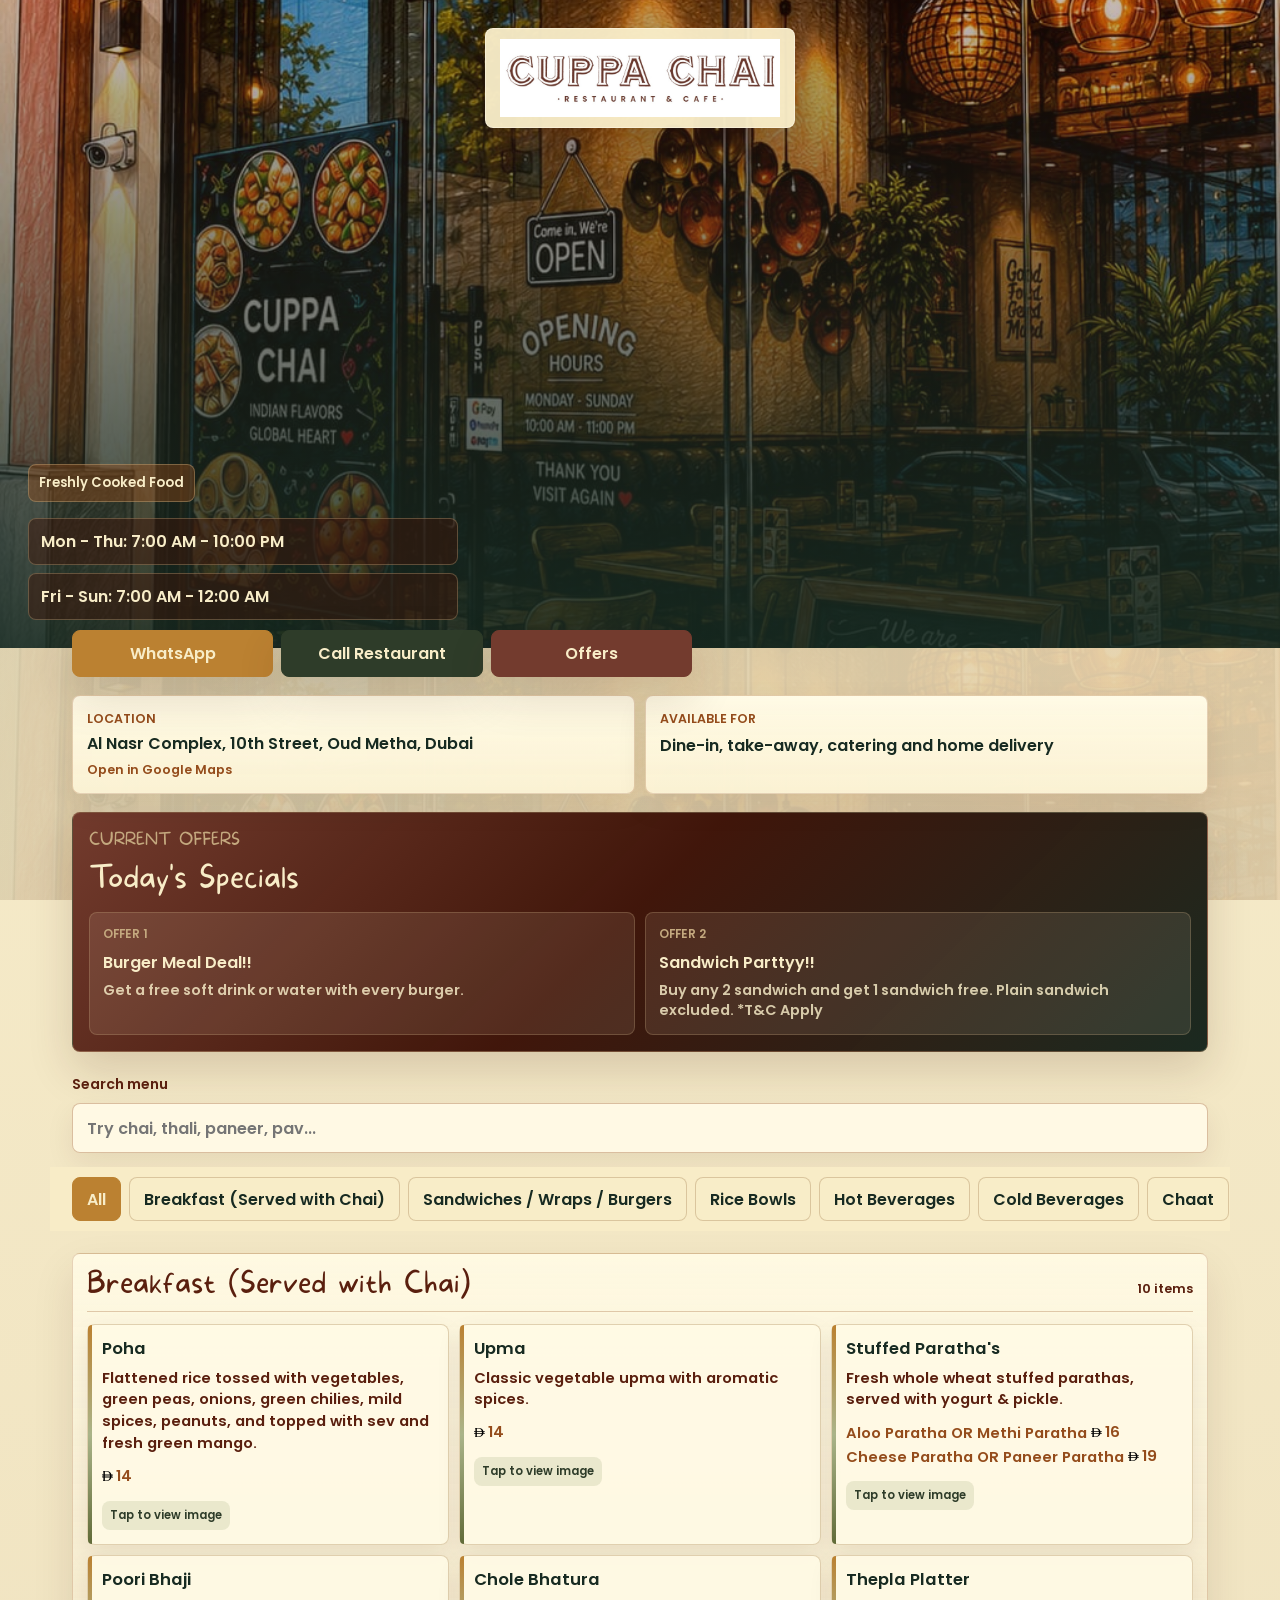
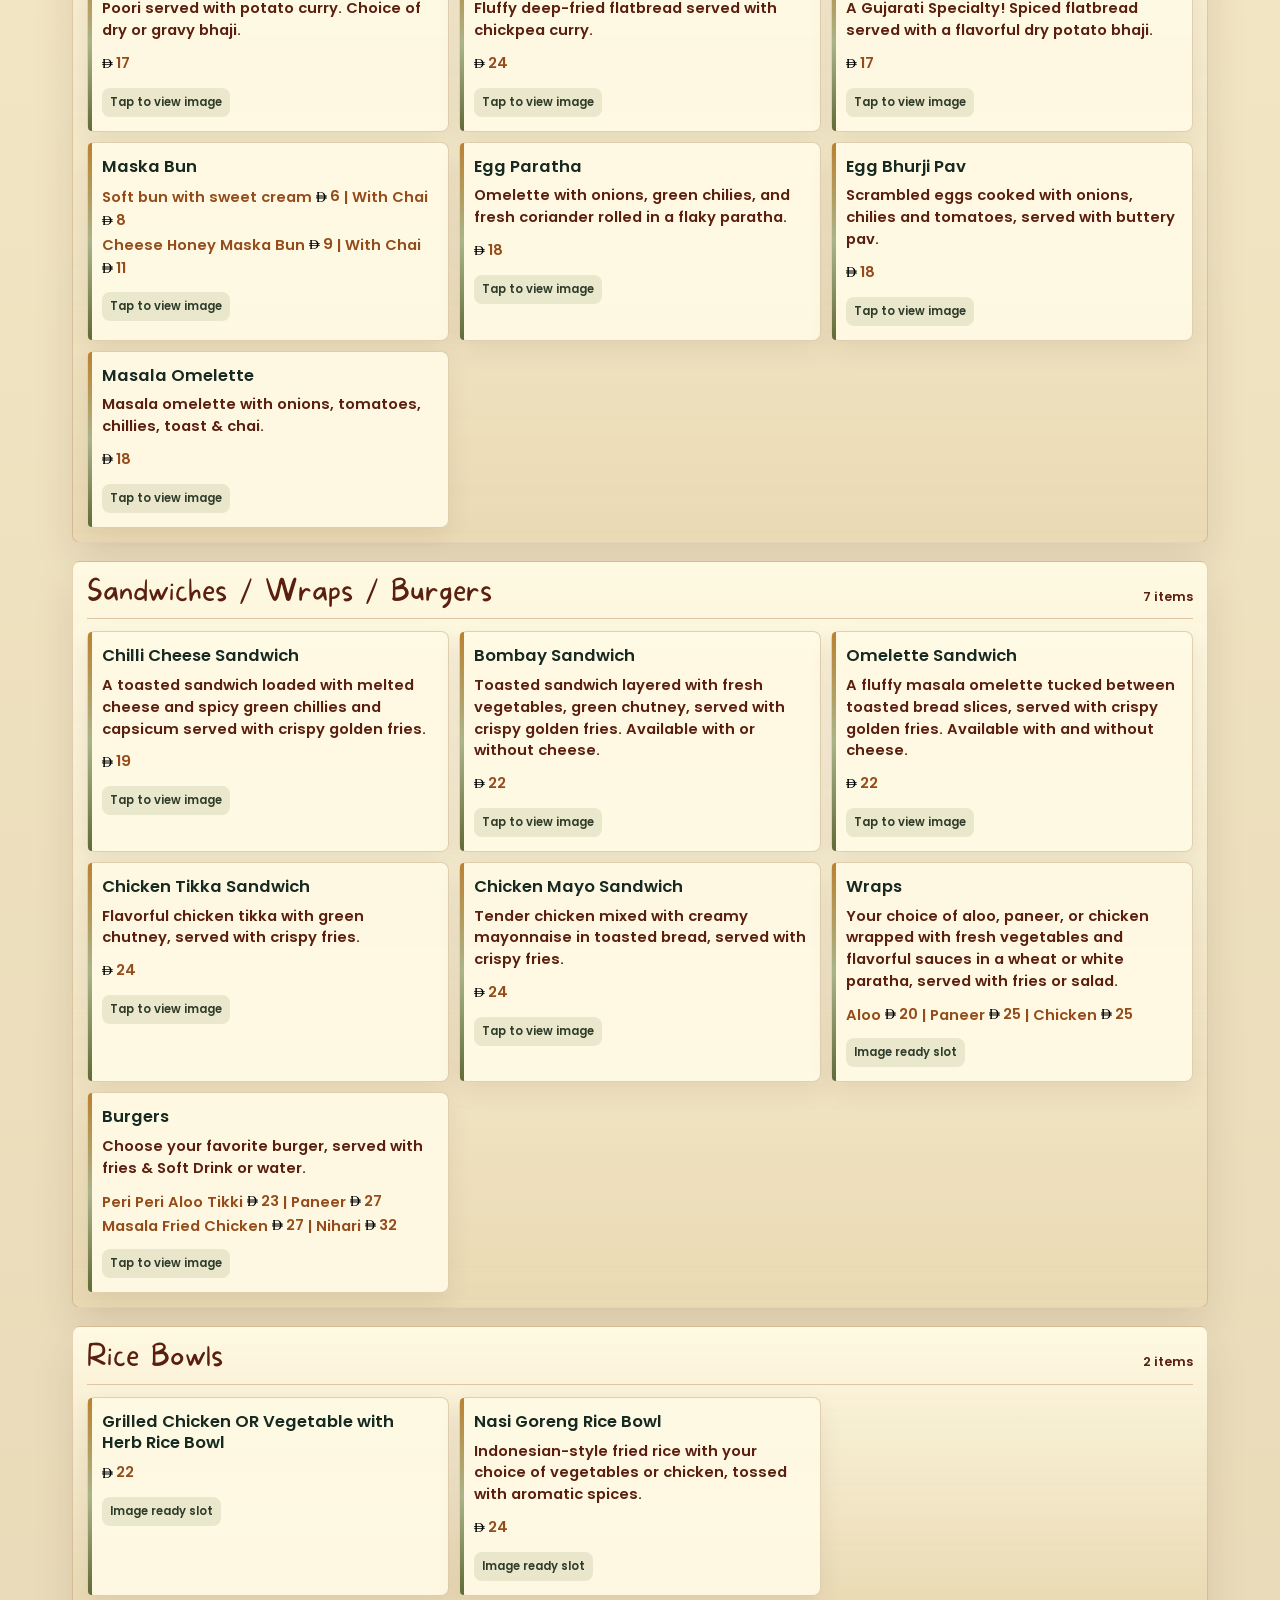
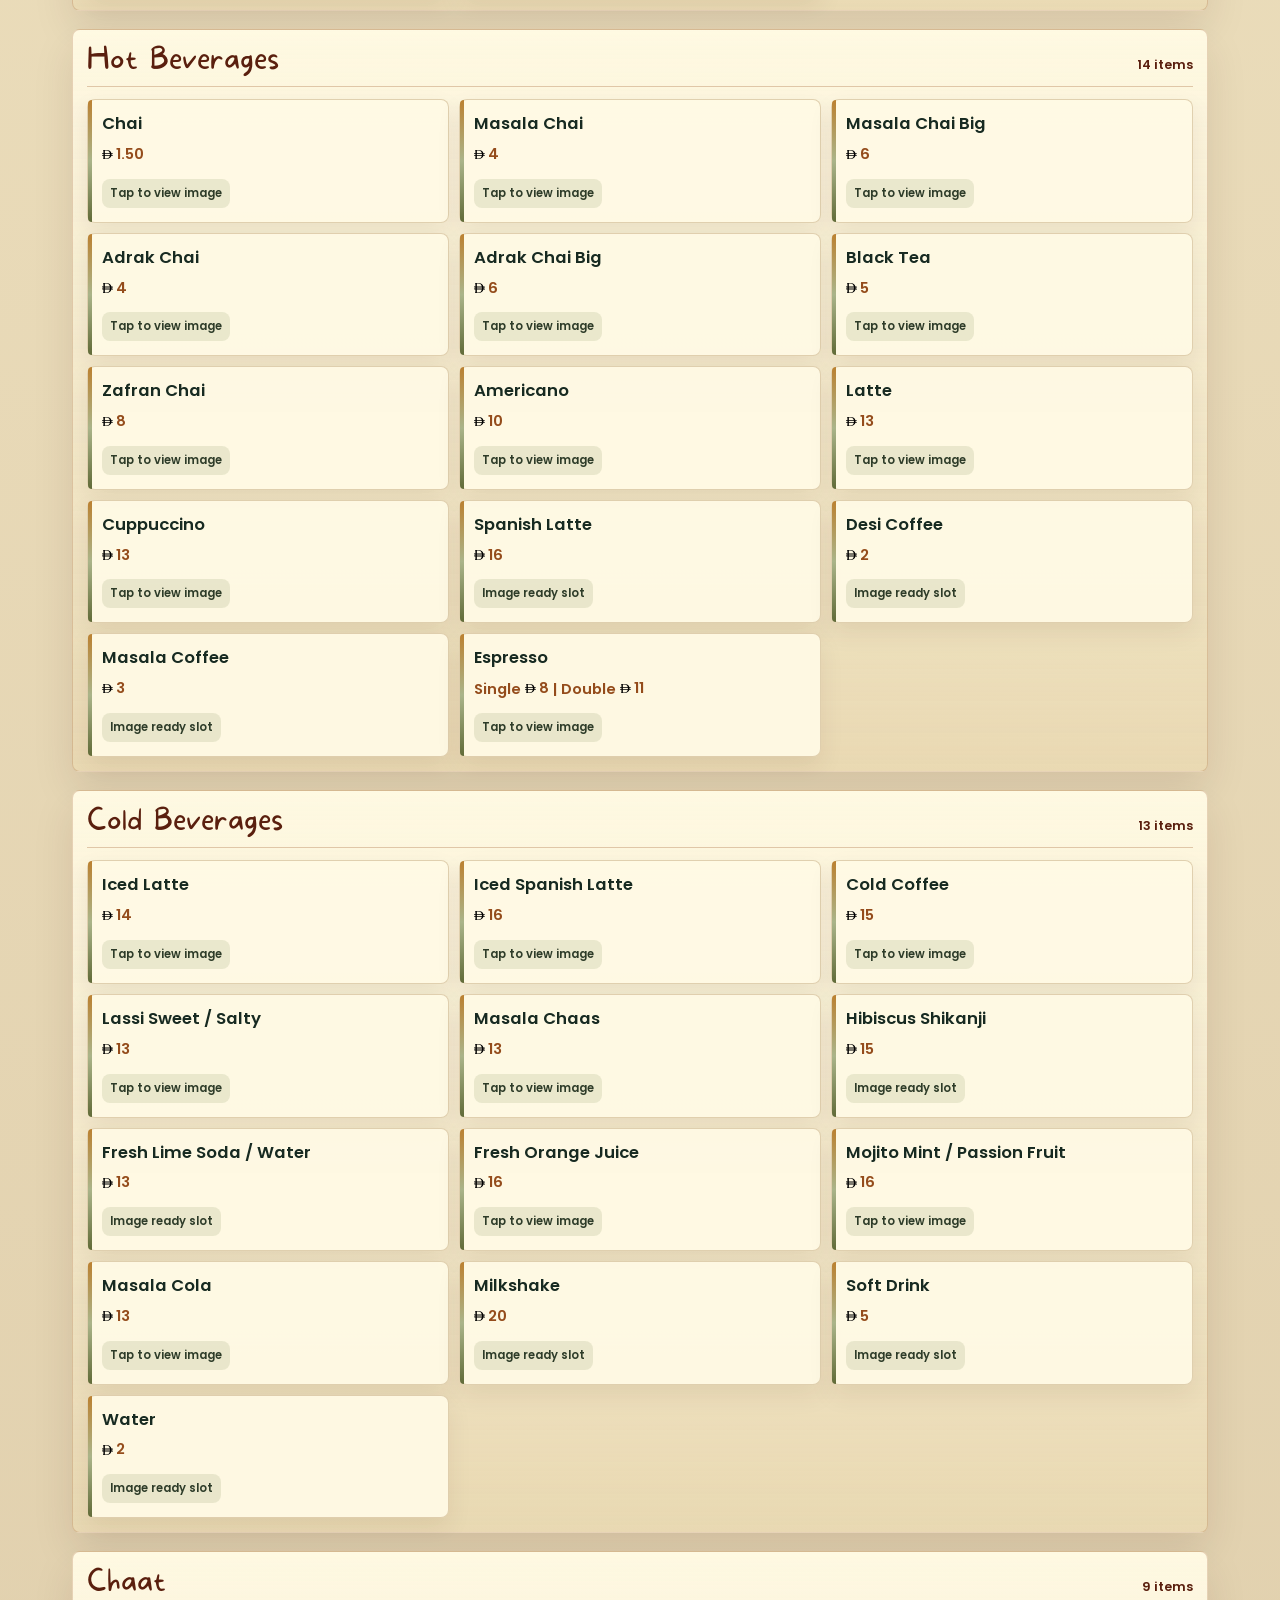
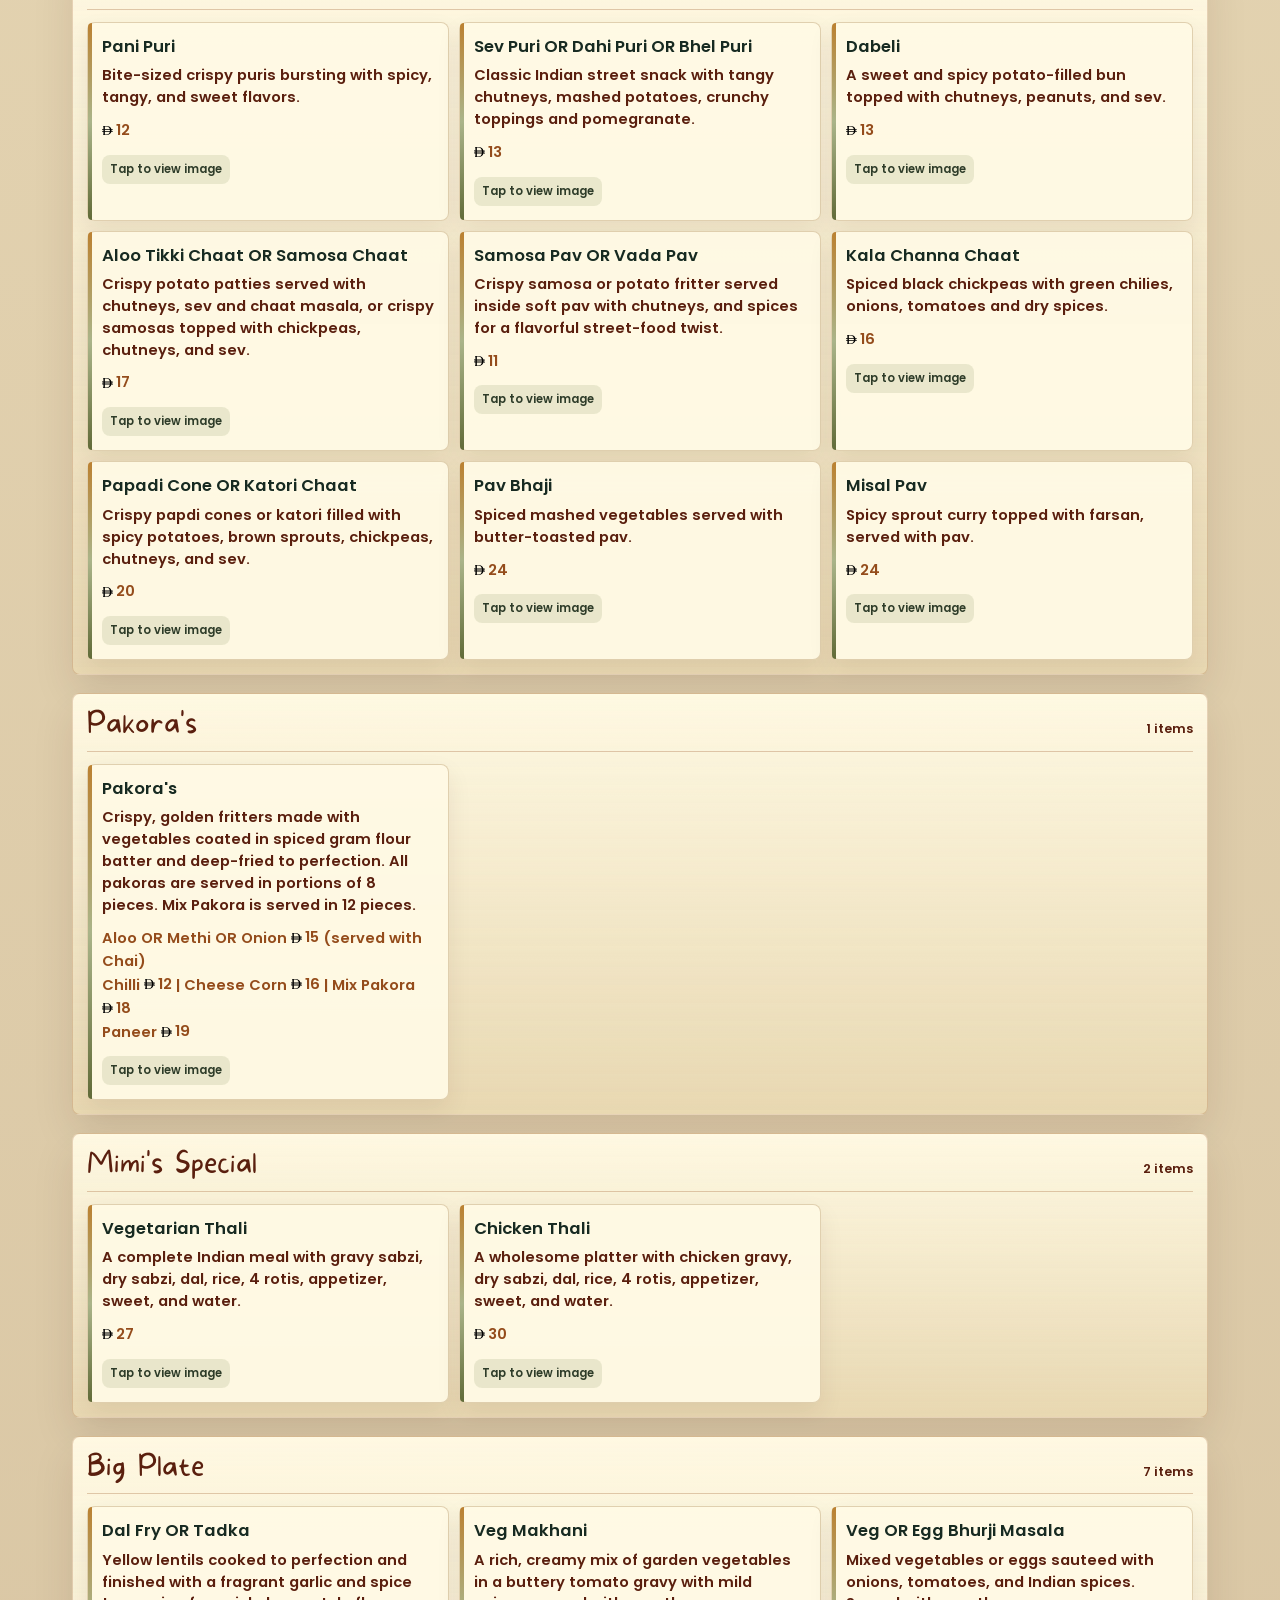
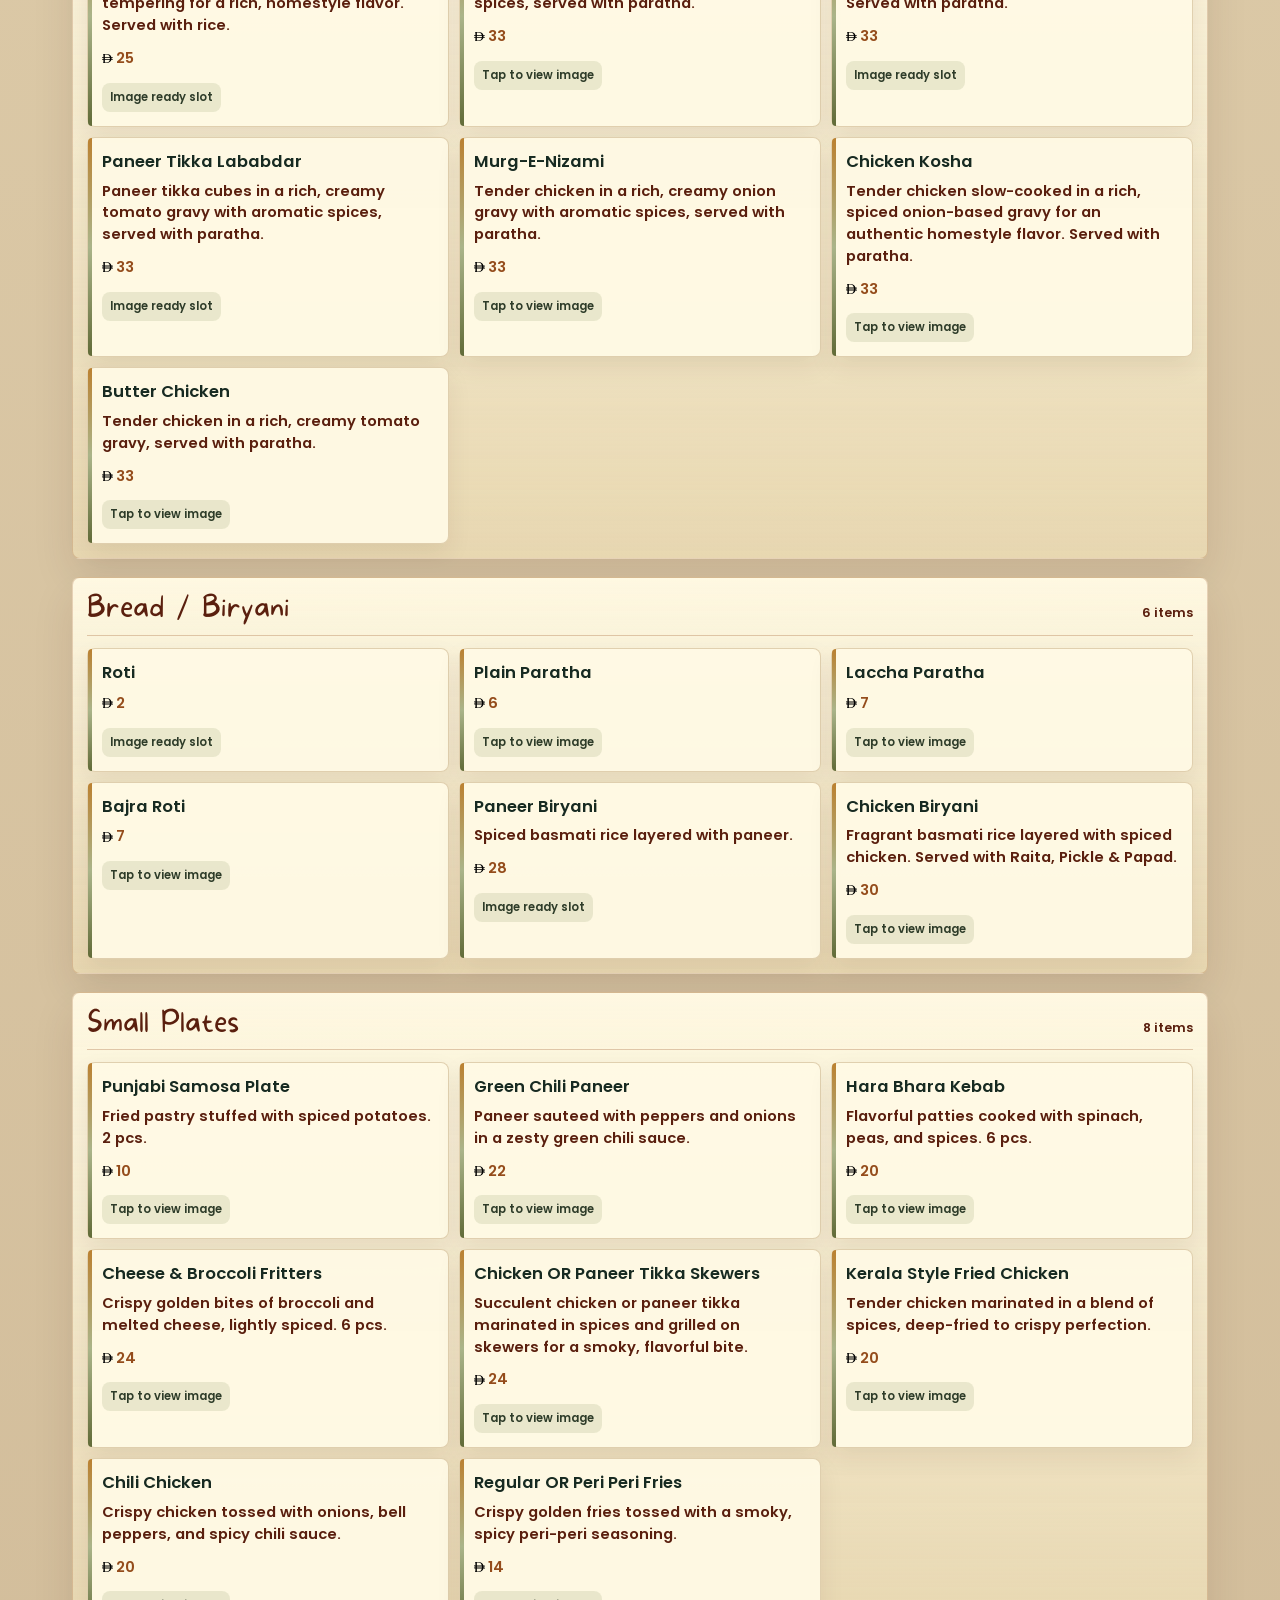
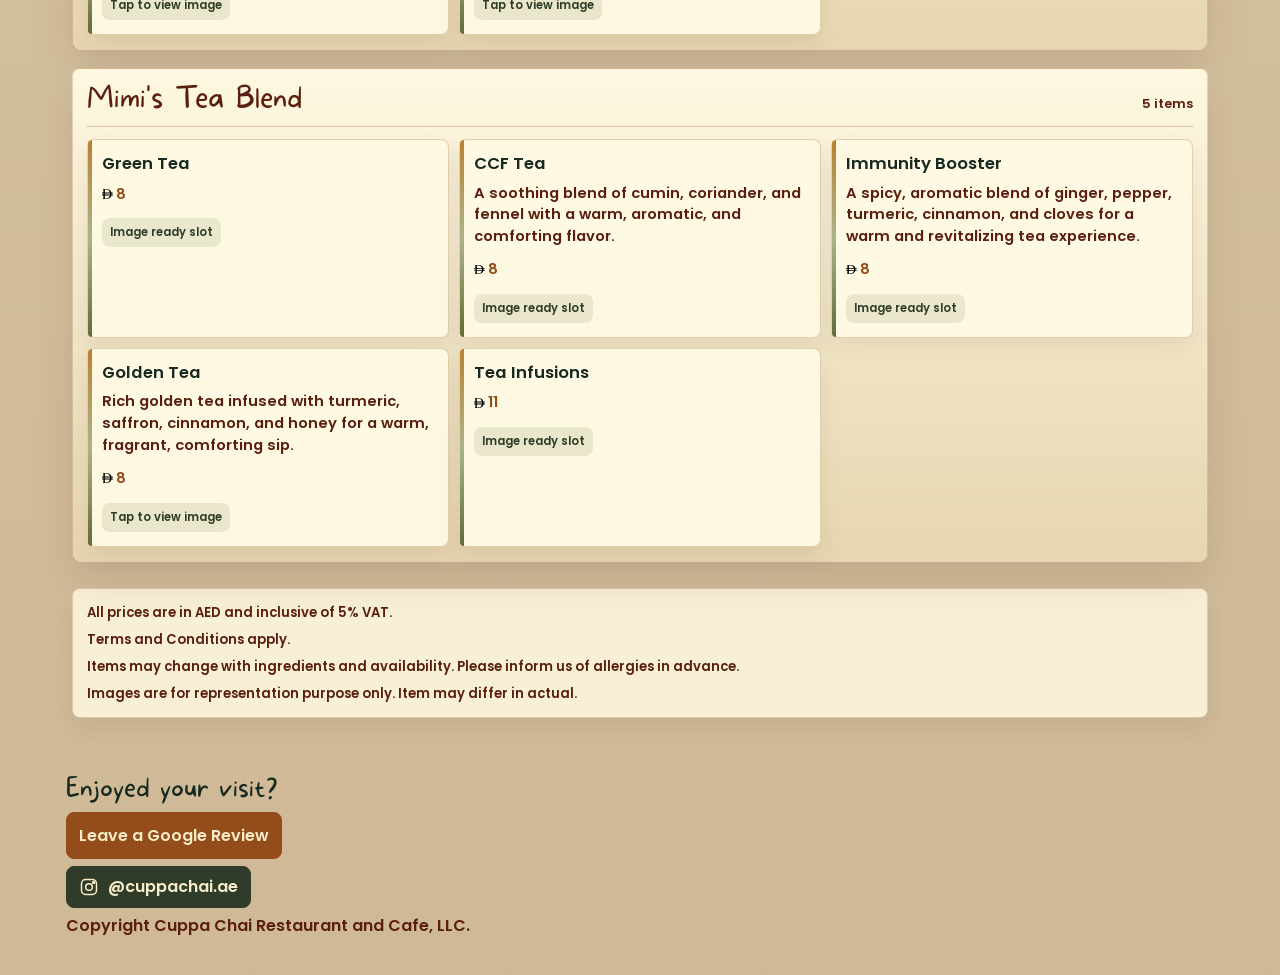
==== index.html @ 1061fbd2 "image updation" ====
<!doctype html>
<html lang="en">
  <head>
    <meta charset="UTF-8" />
    <meta name="viewport" content="width=device-width, initial-scale=1.0" />
    <title>Cuppa Chai Menu</title>
    <link rel="stylesheet" href="styles.css?v=20260731-image-contain" />
  </head>
  <body>
    <header class="hero">
      <nav class="topbar" aria-label="Restaurant">
        <img class="logo" src="assets/images/Cuppa logo.jpeg" alt="Cuppa Chai Restaurant and Cafe" />
      </nav>

      <section class="hero-content">
        <div class="hero-tags" aria-label="Highlights">
          <span>Freshly Cooked Food</span>
        </div>
        <div class="hours-panel" aria-label="Opening hours">
          <span>Mon - Thu: 7:00 AM - 10:00 PM</span>
          <span>Fri - Sun: 7:00 AM - 12:00 AM</span>
        </div>
      </section>
    </header>

    <main>
      <section class="quick-actions" aria-label="Quick actions">
        <a href="https://wa.me/971585291834">WhatsApp</a>
        <a href="tel:+971585291834">Call Restaurant</a>
        <a href="#offers">Offers</a>
      </section>

      <section class="restaurant-info" aria-label="Restaurant information">
        <article>
          <span>Location</span>
          <a
            class="location-link"
            href="https://maps.app.goo.gl/Y8UgReKh1qwBSxpu5?g_st=aw"
            target="_blank"
            rel="noopener"
          >
            <strong>Al Nasr Complex, 10th Street, Oud Metha, Dubai</strong>
            <small>Open in Google Maps</small>
          </a>
        </article>
        <article>
          <span>Available for</span>
          <strong>Dine-in, take-away, catering and home delivery</strong>
        </article>
      </section>

      <section id="offers" class="offers-panel" aria-label="Current offers">
        <div>
          <p class="eyebrow">Current Offers</p>
          <h2>Today's Specials</h2>
        </div>
        <div class="offers-grid" id="offers-grid"></div>
      </section>

      <section class="search-panel">
        <label for="menu-search">Search menu</label>
        <input
          id="menu-search"
          type="search"
          placeholder="Try chai, thali, paneer, pav..."
          autocomplete="off"
        />
      </section>

      <section class="category-tabs" id="category-tabs" aria-label="Menu categories"></section>

      <section id="menu" class="section-block">
        <div class="menu-sections" id="menu-sections"></div>
        <p class="empty-state" id="empty-state" hidden>No matching items found.</p>
      </section>

      <section class="menu-notes" aria-label="Menu notes">
        <p>All prices are in AED and inclusive of 5% VAT.</p>
        <p>Terms and Conditions apply.</p>
        <p>
          Items may change with ingredients and availability. Please inform us
          of allergies in advance.
        </p>
        <p>Images are for representation purpose only. Item may differ in actual.</p>
      </section>
    </main>

    <div class="item-modal" id="item-modal" hidden>
      <div class="item-modal__backdrop" data-close-modal></div>
      <article class="item-modal__panel" role="dialog" aria-modal="true" aria-labelledby="modal-title">
        <button class="item-modal__close" type="button" aria-label="Close item preview" data-close-modal>
          X
        </button>
        <div class="item-modal__image-wrap">
          <img id="modal-image" alt="" hidden />
          <div class="item-modal__placeholder" id="modal-placeholder">
            Image coming soon
          </div>
        </div>
        <div class="item-modal__content">
          <span id="modal-category"></span>
          <h2 id="modal-title"></h2>
          <p id="modal-description"></p>
          <strong id="modal-price"></strong>
        </div>
      </article>
    </div>

    <footer>
      <strong>Enjoyed your visit?</strong>
      <a href="#" aria-label="Google review link placeholder">Leave a Google Review</a>
      <a class="instagram-link" href="https://www.instagram.com/cuppachai.ae/" aria-label="Cuppa Chai Instagram">
        <svg viewBox="0 0 24 24" aria-hidden="true">
          <rect x="3" y="3" width="18" height="18" rx="5"></rect>
          <circle cx="12" cy="12" r="4"></circle>
          <circle cx="17.5" cy="6.5" r="1.2"></circle>
        </svg>
        <span>@cuppachai.ae</span>
      </a>
      <span>Copyright Cuppa Chai Restaurant and Cafe, LLC.</span>
    </footer>

    <script src="offers.js?v=20260717-menu-images"></script>
    <script src="script.js?v=20260717-menu-images"></script>
  </body>
</html>
---- styles.css ----
@font-face {
  font-display: swap;
  font-family: "Altea";
  src: url("assets/fonts/ALTEA_0.TTF") format("truetype");
}

@font-face {
  font-display: swap;
  font-family: "More Sugar Thin";
  src: url("assets/fonts/more_sugar/MoreSugar-Thin.otf") format("opentype");
}

@font-face {
  font-display: swap;
  font-family: "Poppins Local";
  src: url("assets/fonts/Poppins-SemiBold.ttf") format("truetype");
}

:root {
  --deep-espresso: #3f160a;
  --mahogany: #5a1f0e;
  --brand-copper: #944c1b;
  --brand-brown: #733b2e;
  --copper-gold: #bb8131;
  --soft-tan: #c4a97f;
  --cream-base: #f8edc8;
  --sage: #aab489;
  --olive: #616b38;
  --deep-olive: #2e3c29;
  --forest: #172a21;
  --ink: #172a21;
  --muted: #5a1f0e;
  --line: rgba(196, 169, 127, 0.58);
  --paper: #f8edc8;
  --panel: rgba(255, 250, 229, 0.94);
  --cream: #f8edc8;
  --shadow: 0 18px 45px rgba(63, 22, 10, 0.16);
  --font-title: "Altea", "Poppins Local", Arial, sans-serif;
  --font-heading: "More Sugar Thin", "Poppins Local", Arial, sans-serif;
  --font-body: "Poppins Local", "Helvetica Neue", Helvetica, Arial, sans-serif;
}

* {
  box-sizing: border-box;
}

html {
  scroll-behavior: smooth;
}

body {
  margin: 0;
  background:
    linear-gradient(rgba(248, 237, 200, 0.92), rgba(196, 169, 127, 0.82)),
    url("assets/images/Restaurant front image.jpeg") center top / cover fixed;
  color: var(--ink);
  font-family: var(--font-body);
}

body.modal-open {
  overflow: hidden;
}

body::before {
  content: "";
  position: fixed;
  inset: 0;
  z-index: -1;
  background:
    linear-gradient(125deg, rgba(23, 42, 33, 0.12), rgba(148, 76, 27, 0.14)),
    rgba(248, 237, 200, 0.22);
  pointer-events: none;
}

img {
  display: block;
  max-width: 100%;
}

.hero {
  min-height: 76vh;
  display: flex;
  flex-direction: column;
  justify-content: space-between;
  padding: 18px;
  color: var(--cream);
  background:
    linear-gradient(180deg, rgba(63, 22, 10, 0.3), rgba(23, 42, 33, 0.92)),
    url("assets/images/Restaurant front image.jpeg") center / cover;
}

.topbar {
  display: flex;
  justify-content: center;
}

.logo {
  width: min(310px, 76vw);
  border: 1px solid rgba(255, 250, 240, 0.45);
  border-radius: 8px;
  padding: 10px 14px;
  background: rgba(248, 237, 200, 0.96);
  box-shadow: 0 16px 42px rgba(63, 22, 10, 0.36);
}

.eyebrow {
  margin: 0 0 8px;
  color: var(--soft-tan);
  font-family: var(--font-heading);
  font-size: 1.06rem;
  font-weight: 400;
  letter-spacing: 0;
  text-transform: uppercase;
}

h2,
h3,
h4,
p {
  margin-top: 0;
}

h1,
.title-text {
  font-family: var(--font-title);
}

h2,
h3,
.section-heading h2,
.category-heading h3,
.offers-panel h2,
footer strong {
  font-family: var(--font-heading);
  font-weight: 400;
}

.hero-tags {
  display: flex;
  flex-wrap: wrap;
  gap: 8px;
  margin-bottom: 16px;
}

.hero-tags span {
  border: 1px solid rgba(196, 169, 127, 0.42);
  border-radius: 8px;
  padding: 8px 10px;
  background: rgba(148, 76, 27, 0.42);
  color: var(--cream);
  font-size: 0.82rem;
  font-weight: 600;
}

.hours-panel {
  display: grid;
  gap: 8px;
  max-width: 430px;
}

.hours-panel span {
  border: 1px solid rgba(196, 169, 127, 0.35);
  border-radius: 8px;
  padding: 10px 12px;
  background: rgba(63, 22, 10, 0.48);
  color: var(--cream);
  font-weight: 600;
}

main {
  width: min(1180px, 100%);
  margin: 0 auto;
  padding: 16px;
}

.quick-actions {
  display: grid;
  grid-template-columns: repeat(3, minmax(0, 1fr));
  gap: 8px;
  margin-top: -40px;
  position: relative;
}

.quick-actions a,
.category-tabs button {
  min-height: 44px;
  border: 1px solid var(--line);
  border-radius: 8px;
  background: var(--cream);
  color: var(--forest);
  font: inherit;
  font-weight: 600;
  text-decoration: none;
}

.quick-actions a {
  display: grid;
  place-items: center;
  padding: 10px 8px;
  box-shadow: var(--shadow);
  text-align: center;
}

.quick-actions a:first-child {
  border-color: var(--copper-gold);
  background: var(--copper-gold);
  color: var(--cream);
}

.quick-actions a:nth-child(2) {
  border-color: var(--deep-olive);
  background: var(--deep-olive);
  color: var(--cream);
}

.quick-actions a:nth-child(3) {
  border-color: var(--brand-brown);
  background: var(--brand-brown);
  color: var(--cream);
}

.restaurant-info {
  display: grid;
  gap: 10px;
  margin: 18px 0 6px;
}

.restaurant-info article {
  border: 1px solid rgba(148, 76, 27, 0.24);
  border-radius: 8px;
  padding: 14px;
  background:
    linear-gradient(180deg, rgba(255, 250, 229, 0.96), rgba(248, 237, 200, 0.56)),
    var(--panel);
  box-shadow: 0 12px 30px rgba(63, 22, 10, 0.09);
}

.restaurant-info span,
.category-heading span,
footer span {
  color: var(--muted);
}

.restaurant-info span {
  display: block;
  margin-bottom: 5px;
  font-size: 0.78rem;
  font-weight: 600;
  text-transform: uppercase;
  color: var(--brand-copper);
}

.restaurant-info strong {
  line-height: 1.35;
}

.location-link {
  display: grid;
  gap: 6px;
  color: inherit;
  text-decoration: none;
}

.location-link small {
  color: var(--brand-copper);
  font-size: 0.78rem;
  font-weight: 600;
}

.offers-panel {
  display: grid;
  gap: 14px;
  border: 1px solid rgba(196, 169, 127, 0.34);
  border-radius: 8px;
  margin: 18px 0 6px;
  padding: 16px;
  background:
    linear-gradient(135deg, rgba(115, 59, 46, 0.98), rgba(63, 22, 10, 0.96) 48%, rgba(23, 42, 33, 0.94)),
    var(--mahogany);
  color: var(--cream);
  box-shadow: var(--shadow);
}

.offers-panel h2 {
  margin-bottom: 0;
  font-size: 1.95rem;
}

.offers-grid {
  display: grid;
  gap: 10px;
}

.offers-grid article {
  border: 1px solid rgba(196, 169, 127, 0.28);
  border-radius: 8px;
  padding: 13px;
  background: rgba(248, 237, 200, 0.1);
}

.offers-grid span {
  display: block;
  margin-bottom: 7px;
  color: var(--soft-tan);
  font-size: 0.74rem;
  font-weight: 600;
  text-transform: uppercase;
}

.offers-grid strong {
  display: block;
  margin-bottom: 5px;
}

.offers-grid p {
  margin-bottom: 0;
  color: rgba(248, 237, 200, 0.82);
  font-size: 0.9rem;
  line-height: 1.45;
}

.search-panel {
  margin: 22px 0 14px;
}

.search-panel label {
  display: block;
  margin-bottom: 8px;
  color: var(--mahogany);
  font-size: 0.88rem;
  font-weight: 600;
}

.search-panel input {
  width: 100%;
  min-height: 50px;
  border: 1px solid rgba(148, 76, 27, 0.34);
  border-radius: 8px;
  padding: 0 14px;
  background: rgba(255, 250, 229, 0.96);
  color: var(--ink);
  font: inherit;
  outline: none;
  box-shadow: 0 10px 28px rgba(63, 22, 10, 0.08);
}

.search-panel input:focus {
  border-color: var(--copper-gold);
  box-shadow: 0 0 0 4px rgba(187, 129, 49, 0.18);
}

.category-tabs {
  position: sticky;
  top: 0;
  z-index: 5;
  display: flex;
  gap: 8px;
  overflow-x: auto;
  margin-inline: -16px;
  padding: 10px 16px;
  background: rgba(248, 237, 200, 0.95);
  backdrop-filter: blur(12px);
  scrollbar-width: none;
}

.category-tabs::-webkit-scrollbar {
  display: none;
}

.category-tabs button {
  flex: 0 0 auto;
  padding: 0 14px;
  cursor: pointer;
}

.category-tabs button.active {
  border-color: var(--copper-gold);
  background: var(--copper-gold);
  color: var(--cream);
}

.section-block {
  padding: 22px 0 6px;
}

.section-heading {
  margin-bottom: 18px;
}

.section-heading h2 {
  margin-bottom: 0;
  font-size: clamp(1.7rem, 8vw, 3.25rem);
  line-height: 1;
}

.menu-sections {
  display: grid;
  gap: 18px;
}

.menu-category {
  border: 1px solid rgba(148, 76, 27, 0.22);
  border-radius: 8px;
  padding: 14px;
  background:
    linear-gradient(180deg, rgba(255, 250, 229, 0.9), rgba(196, 169, 127, 0.26)),
    rgba(248, 237, 200, 0.86);
  box-shadow: 0 18px 42px rgba(63, 22, 10, 0.1);
}

.menu-category[hidden],
.menu-card[hidden] {
  display: none;
}

.category-heading {
  display: flex;
  align-items: baseline;
  justify-content: space-between;
  gap: 14px;
  border-bottom: 1px solid rgba(148, 76, 27, 0.28);
  margin-bottom: 12px;
  padding-bottom: 10px;
}

.category-heading h3 {
  margin-bottom: 0;
  color: var(--mahogany);
  font-size: 1.85rem;
  line-height: 1.1;
}

.category-heading span {
  flex: 0 0 auto;
  font-size: 0.8rem;
  font-weight: 600;
}

.menu-grid {
  display: grid;
  gap: 10px;
}

.menu-card {
  border: 1px solid rgba(196, 169, 127, 0.52);
  border-radius: 8px;
  padding: 14px;
  background: var(--panel);
  box-shadow: 0 10px 24px rgba(63, 22, 10, 0.08);
  cursor: pointer;
  position: relative;
  transition:
    border-color 0.2s ease,
    box-shadow 0.2s ease,
    transform 0.2s ease;
}

.menu-card:hover,
.menu-card:focus-visible {
  border-color: rgba(187, 129, 49, 0.85);
  box-shadow: 0 16px 32px rgba(63, 22, 10, 0.14);
  outline: none;
  transform: translateY(-1px);
}

.menu-card::before {
  content: "";
  position: absolute;
  inset: 0 auto 0 0;
  width: 4px;
  border-radius: 8px 0 0 8px;
  background: linear-gradient(var(--copper-gold), var(--sage), var(--olive));
}

.item-title {
  display: flex;
  flex-direction: column;
  gap: 5px;
  margin-bottom: 8px;
}

.item-title h4 {
  margin-bottom: 0;
  font-size: 1.04rem;
  line-height: 1.25;
  color: var(--forest);
  font-family: var(--font-body);
  font-weight: 600;
}

.menu-card p {
  margin-bottom: 10px;
  color: var(--muted);
  font-size: 0.92rem;
  line-height: 1.48;
}

.item-price {
  display: block;
  color: var(--brand-copper);
  font-size: 0.92rem;
  line-height: 1.55;
  overflow-wrap: anywhere;
}

.price-amount {
  display: inline-flex;
  align-items: center;
  gap: 3px;
  white-space: nowrap;
}

.price-amount img {
  width: 0.75em;
  height: 0.75em;
  object-fit: contain;
}

.image-hint {
  display: inline-flex;
  margin-top: 12px;
  border-radius: 8px;
  padding: 6px 8px;
  background: rgba(170, 180, 137, 0.25);
  color: var(--deep-olive);
  font-size: 0.72rem;
}

.item-modal[hidden] {
  display: none;
}

.item-modal {
  position: fixed;
  inset: 0;
  z-index: 20;
  display: grid;
  place-items: center;
  padding: 18px;
}

.item-modal__backdrop {
  position: absolute;
  inset: 0;
  background: rgba(23, 42, 33, 0.72);
  backdrop-filter: blur(8px);
}

.item-modal__panel {
  position: relative;
  z-index: 1;
  display: grid;
  width: min(520px, 100%);
  max-height: min(760px, calc(100vh - 36px));
  overflow: auto;
  border: 1px solid rgba(196, 169, 127, 0.68);
  border-radius: 8px;
  background: var(--cream);
  box-shadow: 0 24px 70px rgba(63, 22, 10, 0.38);
}

.item-modal__close {
  position: absolute;
  top: 10px;
  right: 10px;
  z-index: 2;
  width: 38px;
  height: 38px;
  border: 1px solid rgba(248, 237, 200, 0.45);
  border-radius: 8px;
  background: rgba(63, 22, 10, 0.82);
  color: var(--cream);
  cursor: pointer;
  font: inherit;
  font-weight: 600;
}

.item-modal__image-wrap {
  display: grid;
  min-height: 220px;
  max-height: 48vh;
  overflow: hidden;
  background:
    linear-gradient(135deg, rgba(63, 22, 10, 0.95), rgba(23, 42, 33, 0.9)),
    var(--forest);
  place-items: center;
}

.item-modal__gallery {
  display: grid;
  grid-auto-flow: column;
  grid-auto-columns: minmax(78%, 1fr);
  gap: 8px;
  width: 100%;
  height: 100%;
  min-height: 220px;
  max-height: 48vh;
  overflow-x: auto;
  overscroll-behavior-inline: contain;
  scroll-snap-type: inline mandatory;
  scrollbar-width: thin;
}

.item-modal__gallery.is-single {
  grid-auto-columns: 100%;
  overflow: hidden;
}

.item-modal__gallery img {
  width: 100%;
  height: 100%;
  min-height: 220px;
  max-height: 48vh;
  object-fit: contain;
  background:
    linear-gradient(135deg, rgba(63, 22, 10, 0.95), rgba(23, 42, 33, 0.9)),
    var(--forest);
  scroll-snap-align: center;
}

.item-modal__placeholder {
  border: 1px dashed rgba(248, 237, 200, 0.48);
  border-radius: 8px;
  padding: 16px;
  color: var(--cream);
  font-family: var(--font-heading);
  font-size: 1.8rem;
  text-align: center;
}

.item-modal__content {
  padding: 18px;
}

.item-modal__content > span {
  display: block;
  margin-bottom: 8px;
  color: var(--brand-copper);
  font-size: 0.78rem;
  text-transform: uppercase;
}

.item-modal__content h2 {
  margin-bottom: 8px;
  color: var(--mahogany);
  font-size: 2rem;
  line-height: 1;
}

.item-modal__content strong {
  display: block;
  margin-bottom: 12px;
  color: var(--brand-copper);
  line-height: 1.55;
}

.item-modal__content p {
  margin-bottom: 0;
  color: var(--muted);
  line-height: 1.5;
}

.empty-state {
  border: 1px dashed var(--line);
  border-radius: 8px;
  padding: 20px;
  background: var(--panel);
  color: var(--muted);
  text-align: center;
}

.menu-notes {
  display: grid;
  gap: 8px;
  border: 1px solid rgba(148, 76, 27, 0.24);
  border-radius: 8px;
  margin: 20px 0 4px;
  padding: 14px;
  background: rgba(255, 250, 229, 0.82);
  color: var(--muted);
  box-shadow: 0 10px 24px rgba(63, 22, 10, 0.07);
}

.menu-notes p {
  margin: 0;
  font-size: 0.82rem;
  line-height: 1.45;
}

footer {
  display: flex;
  flex-direction: column;
  gap: 7px;
  width: min(1180px, 100%);
  margin: 0 auto;
  padding: 28px 16px 38px;
}

footer strong {
  color: var(--forest);
  font-size: 1.65rem;
}

footer a {
  width: fit-content;
  border: 1px solid var(--brand-copper);
  border-radius: 8px;
  padding: 10px 12px;
  background: var(--brand-copper);
  color: var(--cream);
  font-weight: 600;
  text-decoration: none;
}

.instagram-link {
  display: inline-flex;
  align-items: center;
  gap: 9px;
  border-color: var(--deep-olive);
  background: var(--deep-olive);
}

.instagram-link svg {
  width: 20px;
  height: 20px;
  fill: none;
  stroke: currentColor;
  stroke-width: 1.8;
}

.instagram-link span {
  color: inherit;
  line-height: 1;
}

footer span {
  line-height: 1.4;
}

@media (min-width: 720px) {
  .hero {
    min-height: 72vh;
    padding: 28px;
  }

  main {
    padding: 22px;
  }

  .quick-actions {
    max-width: 620px;
  }

  .restaurant-info {
    grid-template-columns: repeat(2, minmax(0, 1fr));
  }

  .offers-grid {
    grid-template-columns: repeat(2, minmax(0, 1fr));
  }

  .category-tabs {
    margin-inline: -22px;
    padding-inline: 22px;
  }

  .menu-grid {
    grid-template-columns: repeat(2, minmax(0, 1fr));
  }
}

@media (min-width: 1080px) {
  .menu-grid {
    grid-template-columns: repeat(3, minmax(0, 1fr));
  }
}

@media (max-width: 380px) {
  .quick-actions {
    grid-template-columns: 1fr;
  }
}
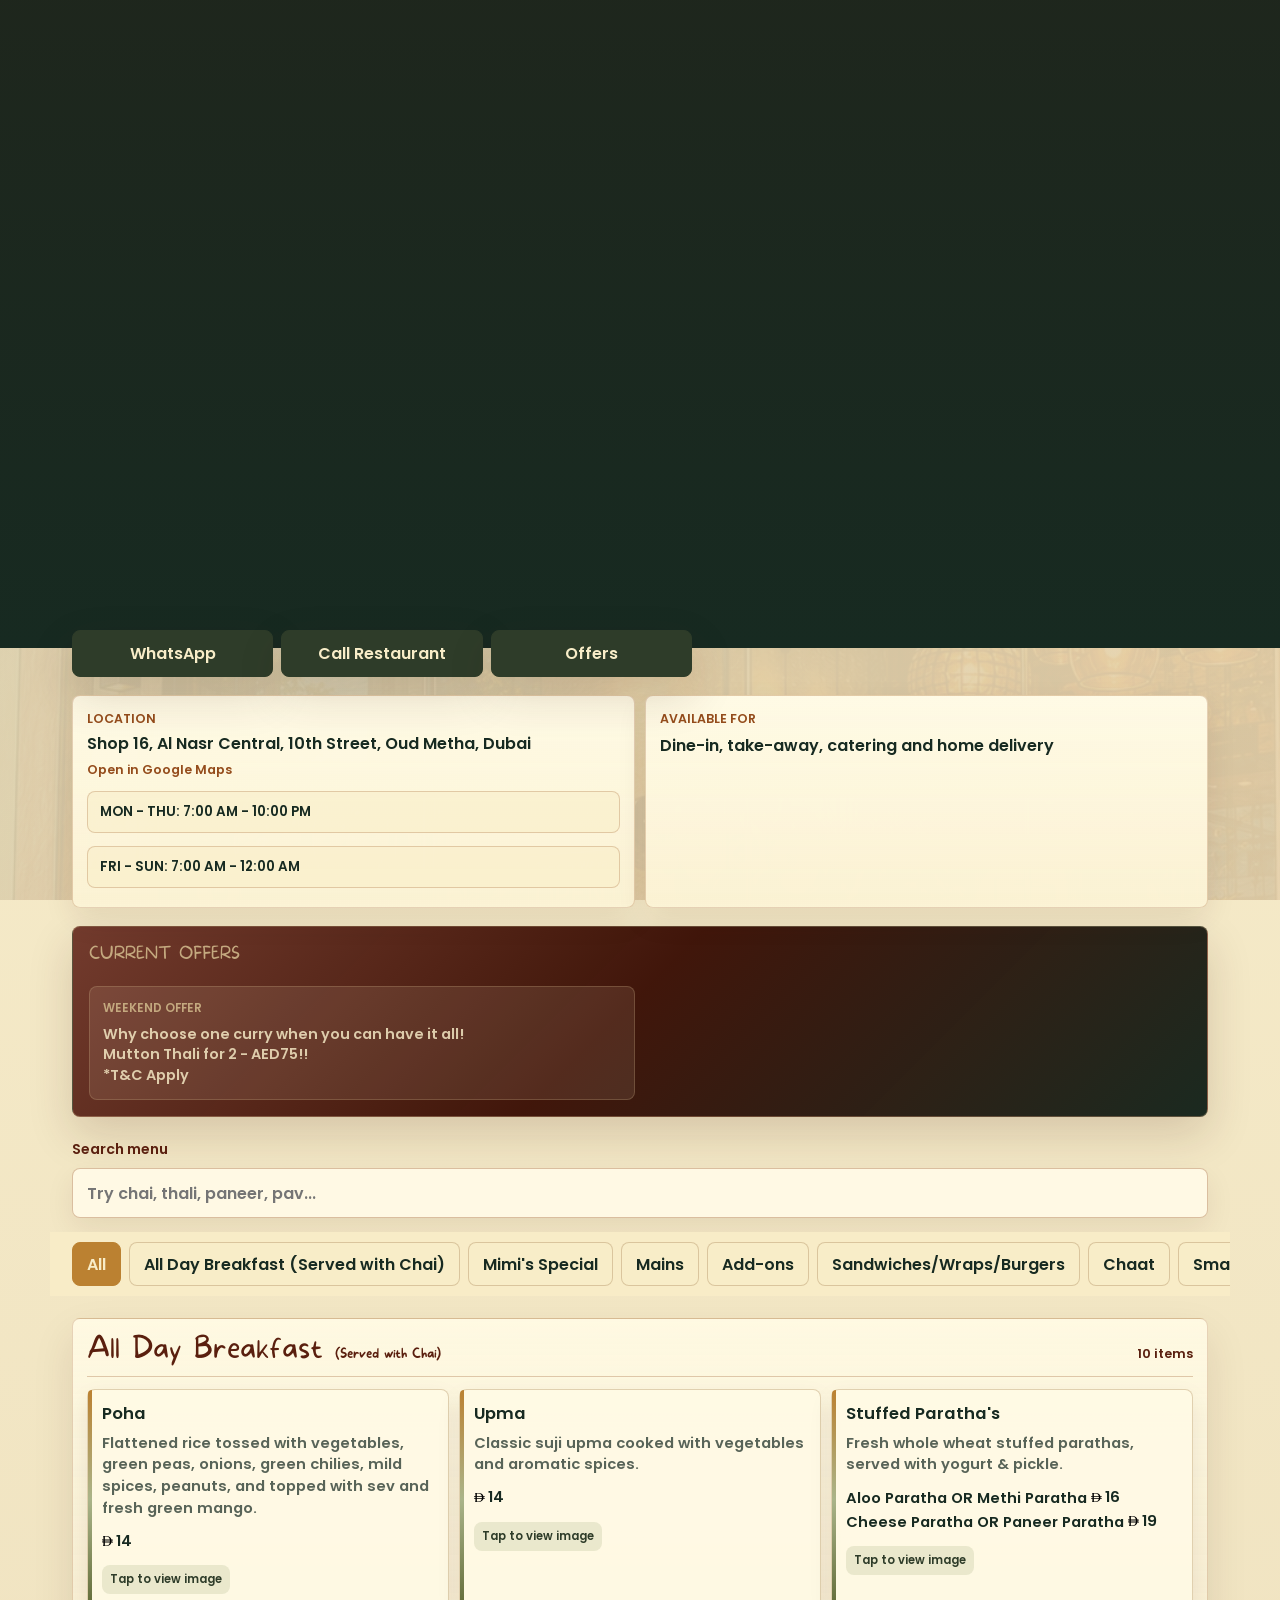
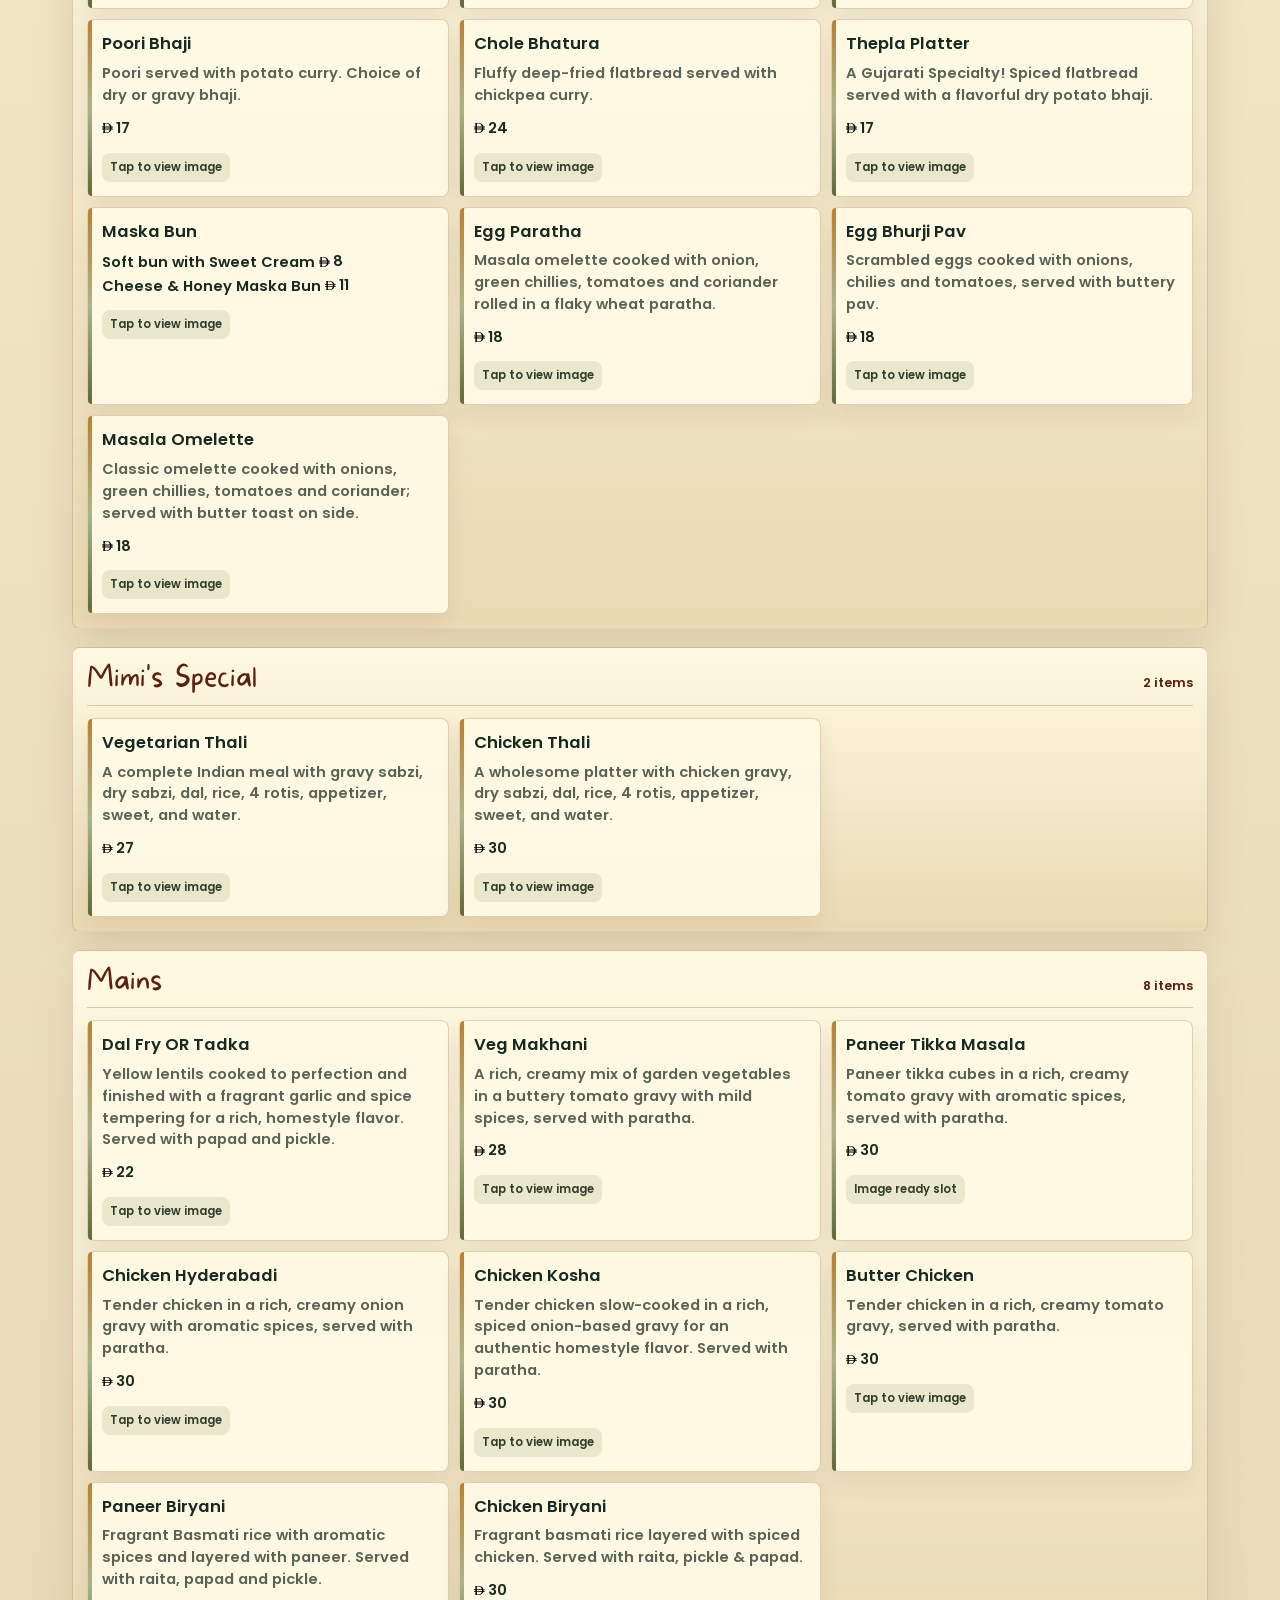
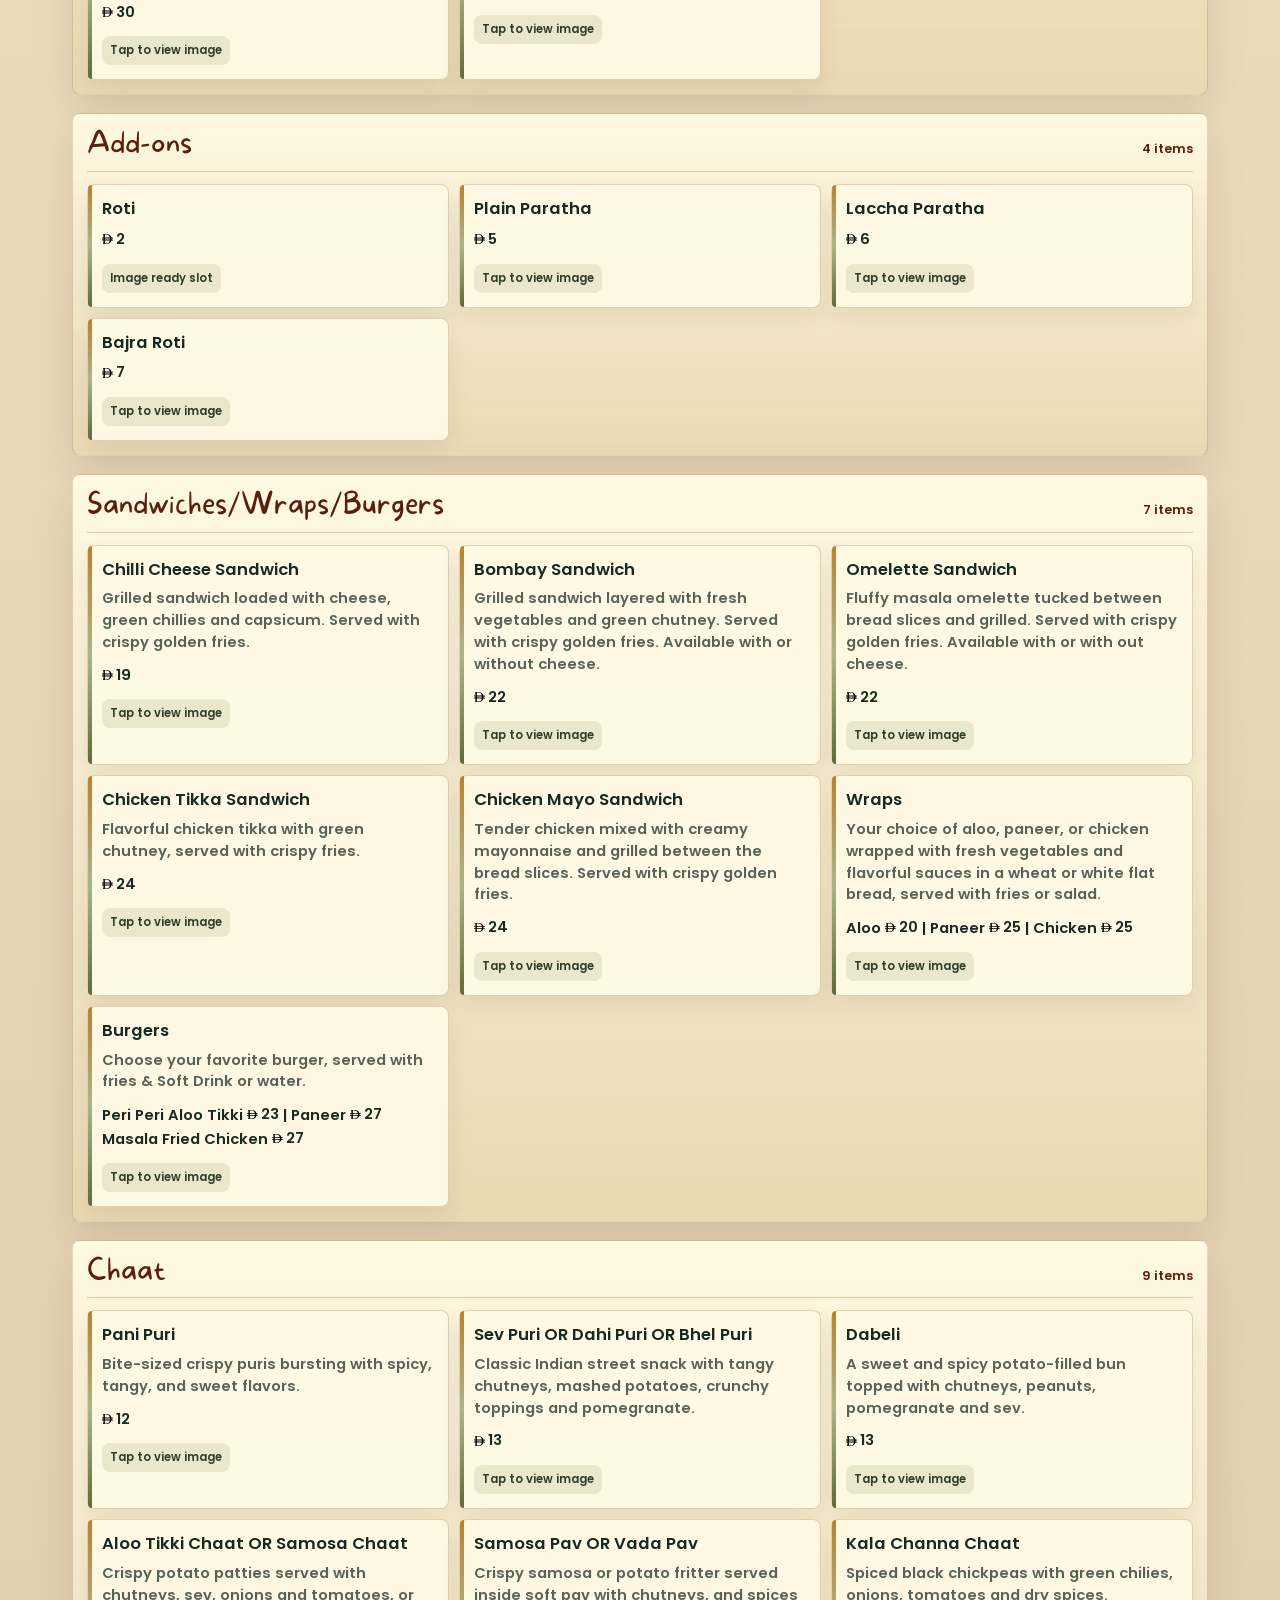
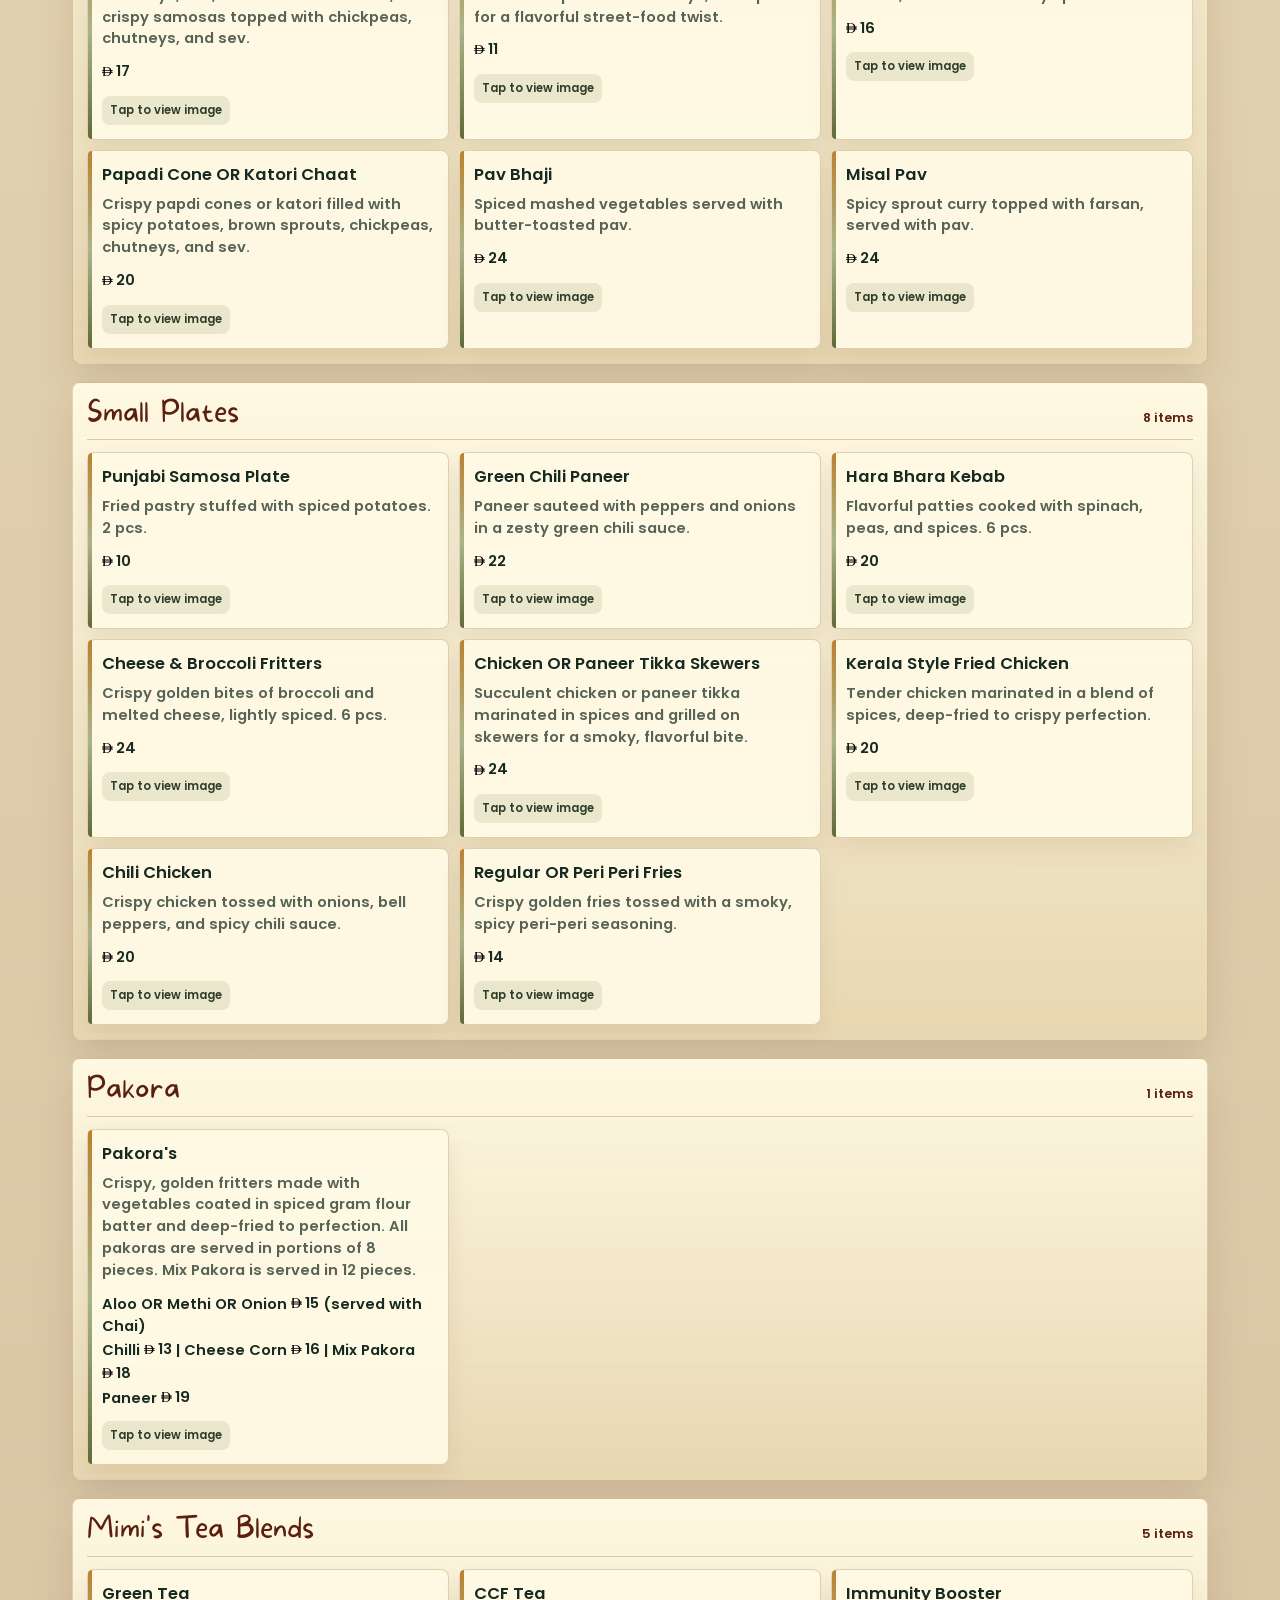
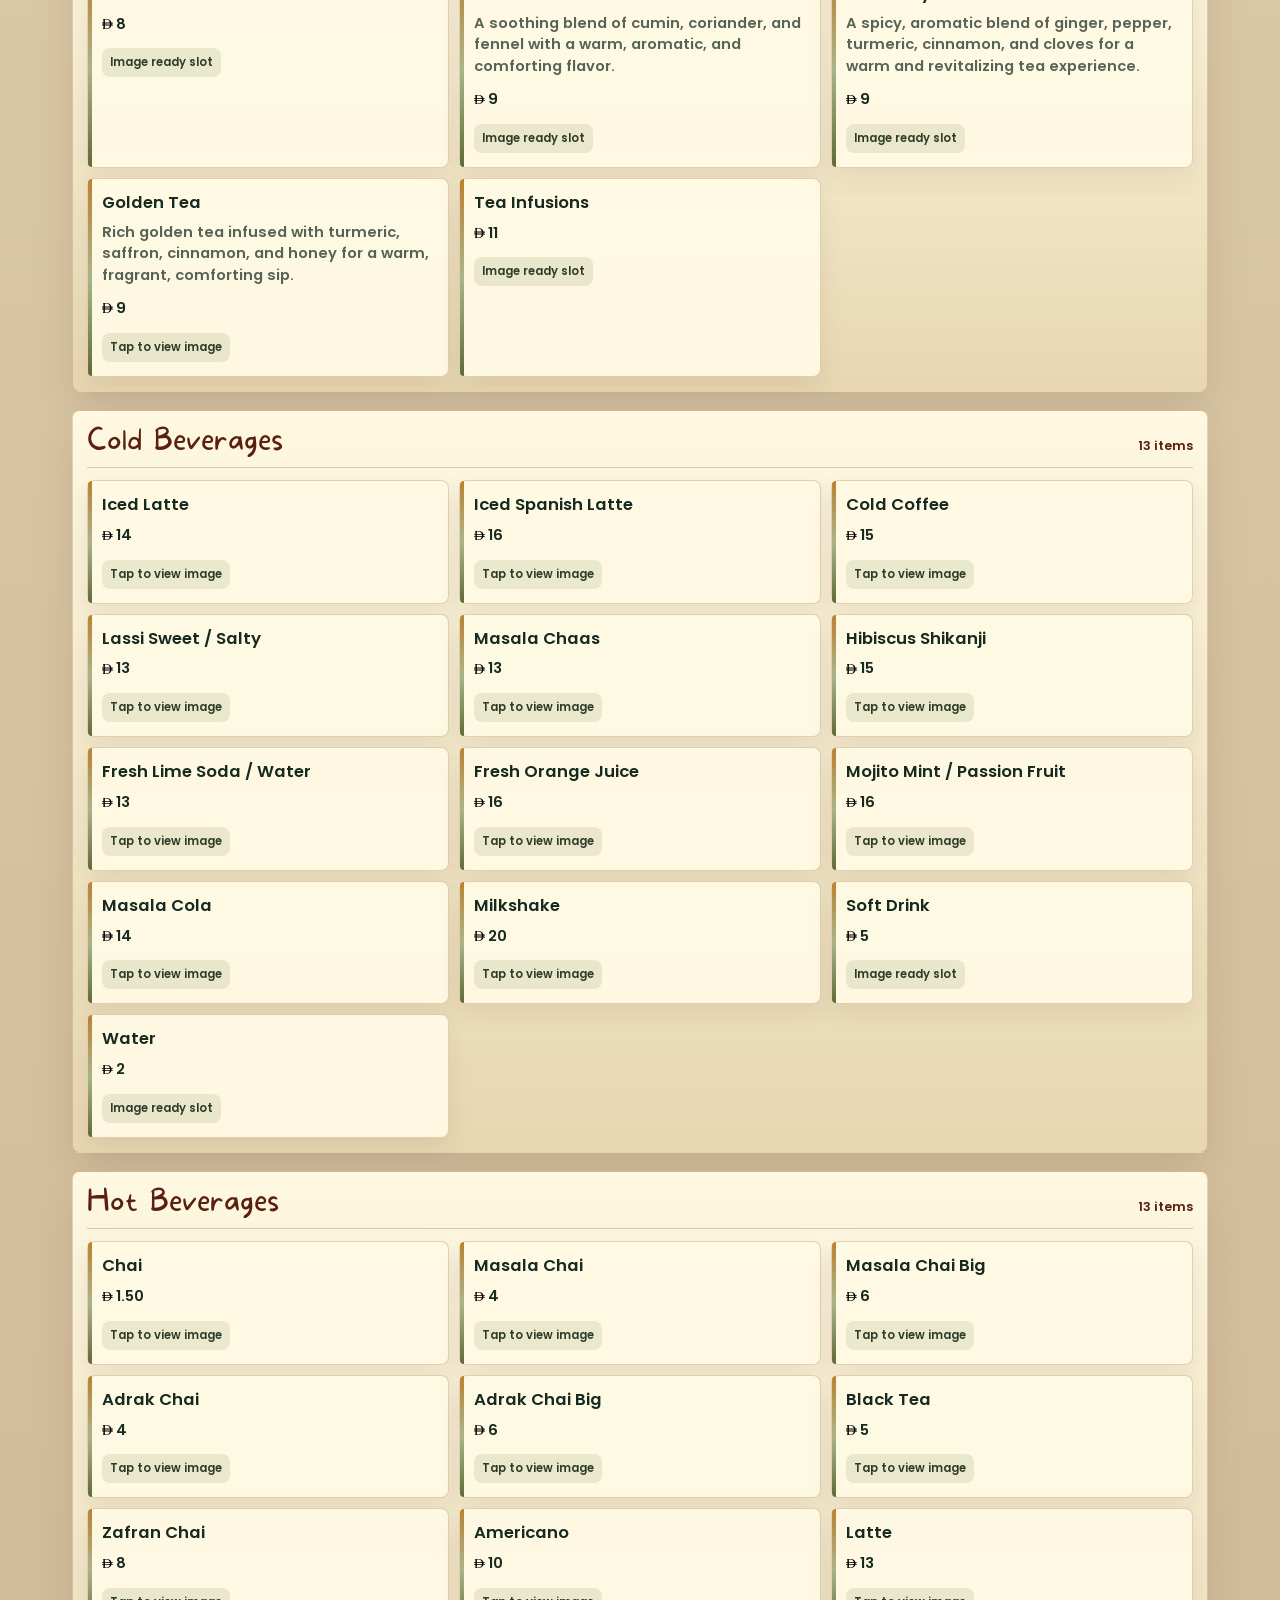
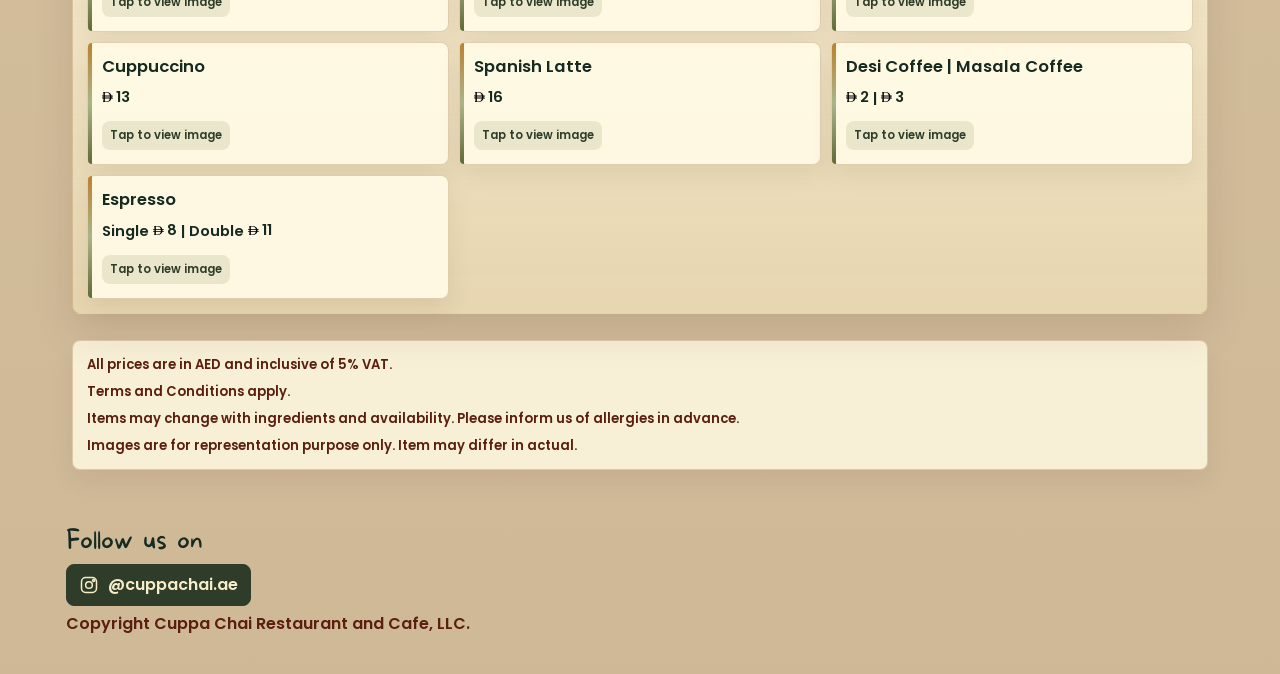
==== commit 24cabd96: "Apply approved menu edits" ====
--- a/index.html
+++ b/index.html
@@ -4,23 +4,13 @@
     <meta charset="UTF-8" />
     <meta name="viewport" content="width=device-width, initial-scale=1.0" />
     <title>Cuppa Chai Menu</title>
-    <link rel="stylesheet" href="styles.css?v=20260731-image-contain" />
+    <link rel="stylesheet" href="styles.css?v=20260810-offer-lines" />
   </head>
   <body>
     <header class="hero">
-      <nav class="topbar" aria-label="Restaurant">
-        <img class="logo" src="assets/images/Cuppa logo.jpeg" alt="Cuppa Chai Restaurant and Cafe" />
-      </nav>
-
-      <section class="hero-content">
-        <div class="hero-tags" aria-label="Highlights">
-          <span>Freshly Cooked Food</span>
-        </div>
-        <div class="hours-panel" aria-label="Opening hours">
-          <span>Mon - Thu: 7:00 AM - 10:00 PM</span>
-          <span>Fri - Sun: 7:00 AM - 12:00 AM</span>
-        </div>
-      </section>
+      <video class="hero-video" autoplay muted loop playsinline aria-hidden="true">
+        <source src="Video_Project_edited (1).mp4" type="video/mp4" />
+      </video>
     </header>
 
     <main>
@@ -39,9 +29,13 @@
             target="_blank"
             rel="noopener"
           >
-            <strong>Al Nasr Complex, 10th Street, Oud Metha, Dubai</strong>
+            <strong>Shop 16, Al Nasr Central, 10th Street, Oud Metha, Dubai</strong>
             <small>Open in Google Maps</small>
           </a>
+          <div class="hours-panel" aria-label="Opening hours">
+            <span>Mon - Thu: 7:00 AM - 10:00 PM</span>
+            <span>Fri - Sun: 7:00 AM - 12:00 AM</span>
+          </div>
         </article>
         <article>
           <span>Available for</span>
@@ -52,7 +46,6 @@
       <section id="offers" class="offers-panel" aria-label="Current offers">
         <div>
           <p class="eyebrow">Current Offers</p>
-          <h2>Today's Specials</h2>
         </div>
         <div class="offers-grid" id="offers-grid"></div>
       </section>
@@ -107,8 +100,7 @@
     </div>
 
     <footer>
-      <strong>Enjoyed your visit?</strong>
-      <a href="#" aria-label="Google review link placeholder">Leave a Google Review</a>
+      <strong>Follow us on</strong>
       <a class="instagram-link" href="https://www.instagram.com/cuppachai.ae/" aria-label="Cuppa Chai Instagram">
         <svg viewBox="0 0 24 24" aria-hidden="true">
           <rect x="3" y="3" width="18" height="18" rx="5"></rect>
@@ -120,7 +112,7 @@
       <span>Copyright Cuppa Chai Restaurant and Cafe, LLC.</span>
     </footer>
 
-    <script src="offers.js?v=20260717-menu-images"></script>
-    <script src="script.js?v=20260717-menu-images"></script>
+    <script src="offers.js?v=20260810-offer-text"></script>
+    <script src="script.js?v=20260810-offer-text"></script>
   </body>
 </html>
--- a/styles.css
+++ b/styles.css
@@ -78,15 +78,38 @@
 }
 
 .hero {
+  position: relative;
+  overflow: hidden;
   min-height: 76vh;
   display: flex;
   flex-direction: column;
   justify-content: space-between;
   padding: 18px;
   color: var(--cream);
-  background:
-    linear-gradient(180deg, rgba(63, 22, 10, 0.3), rgba(23, 42, 33, 0.92)),
-    url("assets/images/Restaurant front image.jpeg") center / cover;
+  background: var(--forest);
+}
+
+.hero::after {
+  content: "";
+  position: absolute;
+  inset: 0;
+  z-index: 0;
+  background: linear-gradient(180deg, rgba(63, 22, 10, 0.18), rgba(23, 42, 33, 0.78));
+  pointer-events: none;
+}
+
+.hero-video {
+  position: absolute;
+  inset: 0;
+  z-index: 0;
+  width: 100%;
+  height: 100%;
+  object-fit: cover;
+}
+
+.hero-content {
+  position: relative;
+  z-index: 1;
 }
 
 .topbar {
@@ -99,7 +122,7 @@
   border: 1px solid rgba(255, 250, 240, 0.45);
   border-radius: 8px;
   padding: 10px 14px;
-  background: rgba(248, 237, 200, 0.96);
+  background: transparent;
   box-shadow: 0 16px 42px rgba(63, 22, 10, 0.36);
 }
 
@@ -167,6 +190,18 @@
   font-weight: 600;
 }
 
+.restaurant-info .hours-panel {
+  margin-top: 12px;
+  max-width: none;
+}
+
+.restaurant-info .hours-panel span {
+  border-color: rgba(148, 76, 27, 0.24);
+  background: rgba(248, 237, 200, 0.56);
+  color: var(--forest);
+  font-size: 0.84rem;
+}
+
 main {
   width: min(1180px, 100%);
   margin: 0 auto;
@@ -201,12 +236,7 @@
   text-align: center;
 }
 
-.quick-actions a:first-child {
-  border-color: var(--copper-gold);
-  background: var(--copper-gold);
-  color: var(--cream);
-}
-
+.quick-actions a:first-child,
 .quick-actions a:nth-child(2) {
   border-color: var(--deep-olive);
   background: var(--deep-olive);
@@ -214,8 +244,8 @@
 }
 
 .quick-actions a:nth-child(3) {
-  border-color: var(--brand-brown);
-  background: var(--brand-brown);
+  border-color: var(--deep-olive);
+  background: var(--deep-olive);
   color: var(--cream);
 }
 
@@ -317,6 +347,7 @@
   color: rgba(248, 237, 200, 0.82);
   font-size: 0.9rem;
   line-height: 1.45;
+  white-space: pre-line;
 }
 
 .search-panel {
@@ -430,6 +461,10 @@
   line-height: 1.1;
 }
 
+.category-heading__note {
+  font-size: calc(1em - 0.1rem);
+}
+
 .category-heading span {
   flex: 0 0 auto;
   font-size: 0.8rem;
@@ -490,14 +525,15 @@
 
 .menu-card p {
   margin-bottom: 10px;
-  color: var(--muted);
+  color: rgba(23, 42, 33, 0.72);
   font-size: 0.92rem;
+  font-weight: 400;
   line-height: 1.48;
 }
 
 .item-price {
   display: block;
-  color: var(--brand-copper);
+  color: var(--forest);
   font-size: 0.92rem;
   line-height: 1.55;
   overflow-wrap: anywhere;
@@ -642,7 +678,7 @@
 
 .item-modal__content h2 {
   margin-bottom: 8px;
-  color: var(--mahogany);
+  color: var(--forest);
   font-size: 2rem;
   line-height: 1;
 }
@@ -650,13 +686,14 @@
 .item-modal__content strong {
   display: block;
   margin-bottom: 12px;
-  color: var(--brand-copper);
+  color: var(--forest);
   line-height: 1.55;
 }
 
 .item-modal__content p {
   margin-bottom: 0;
-  color: var(--muted);
+  color: rgba(23, 42, 33, 0.72);
+  font-weight: 400;
   line-height: 1.5;
 }
 
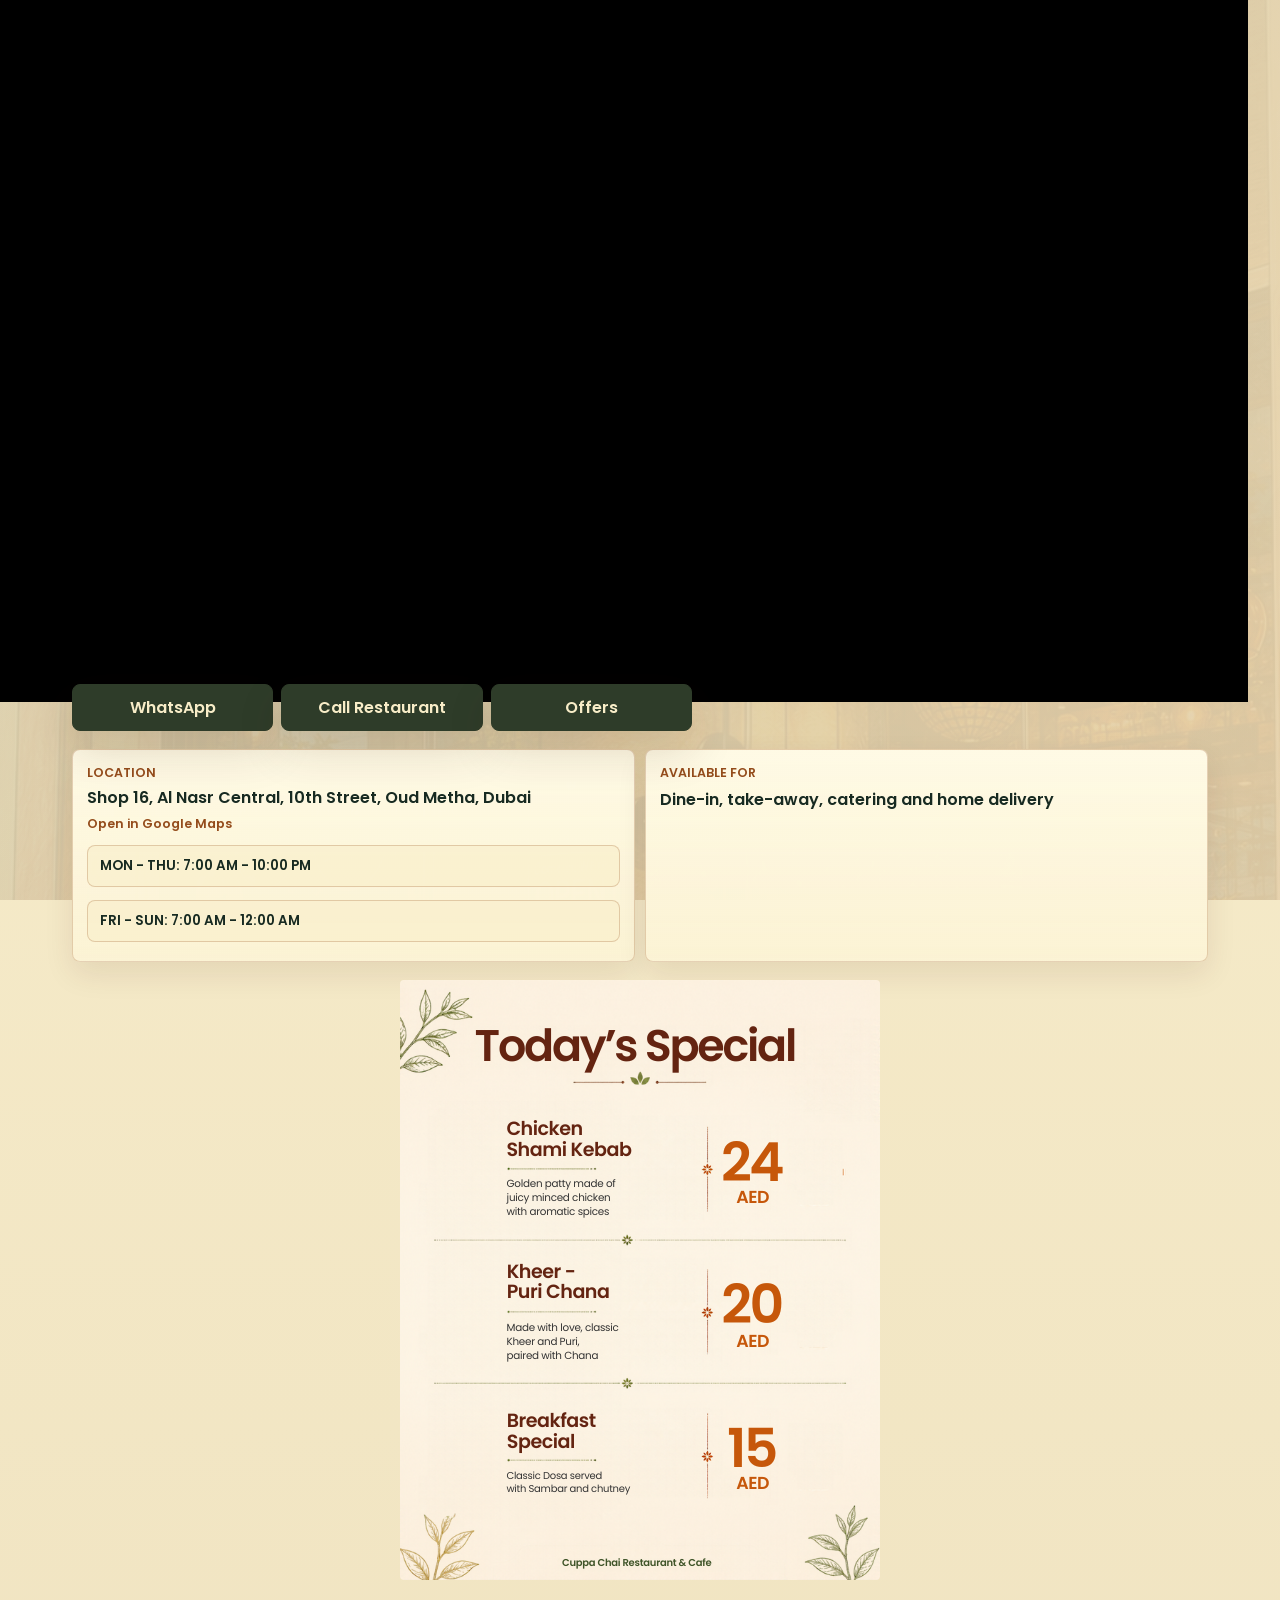
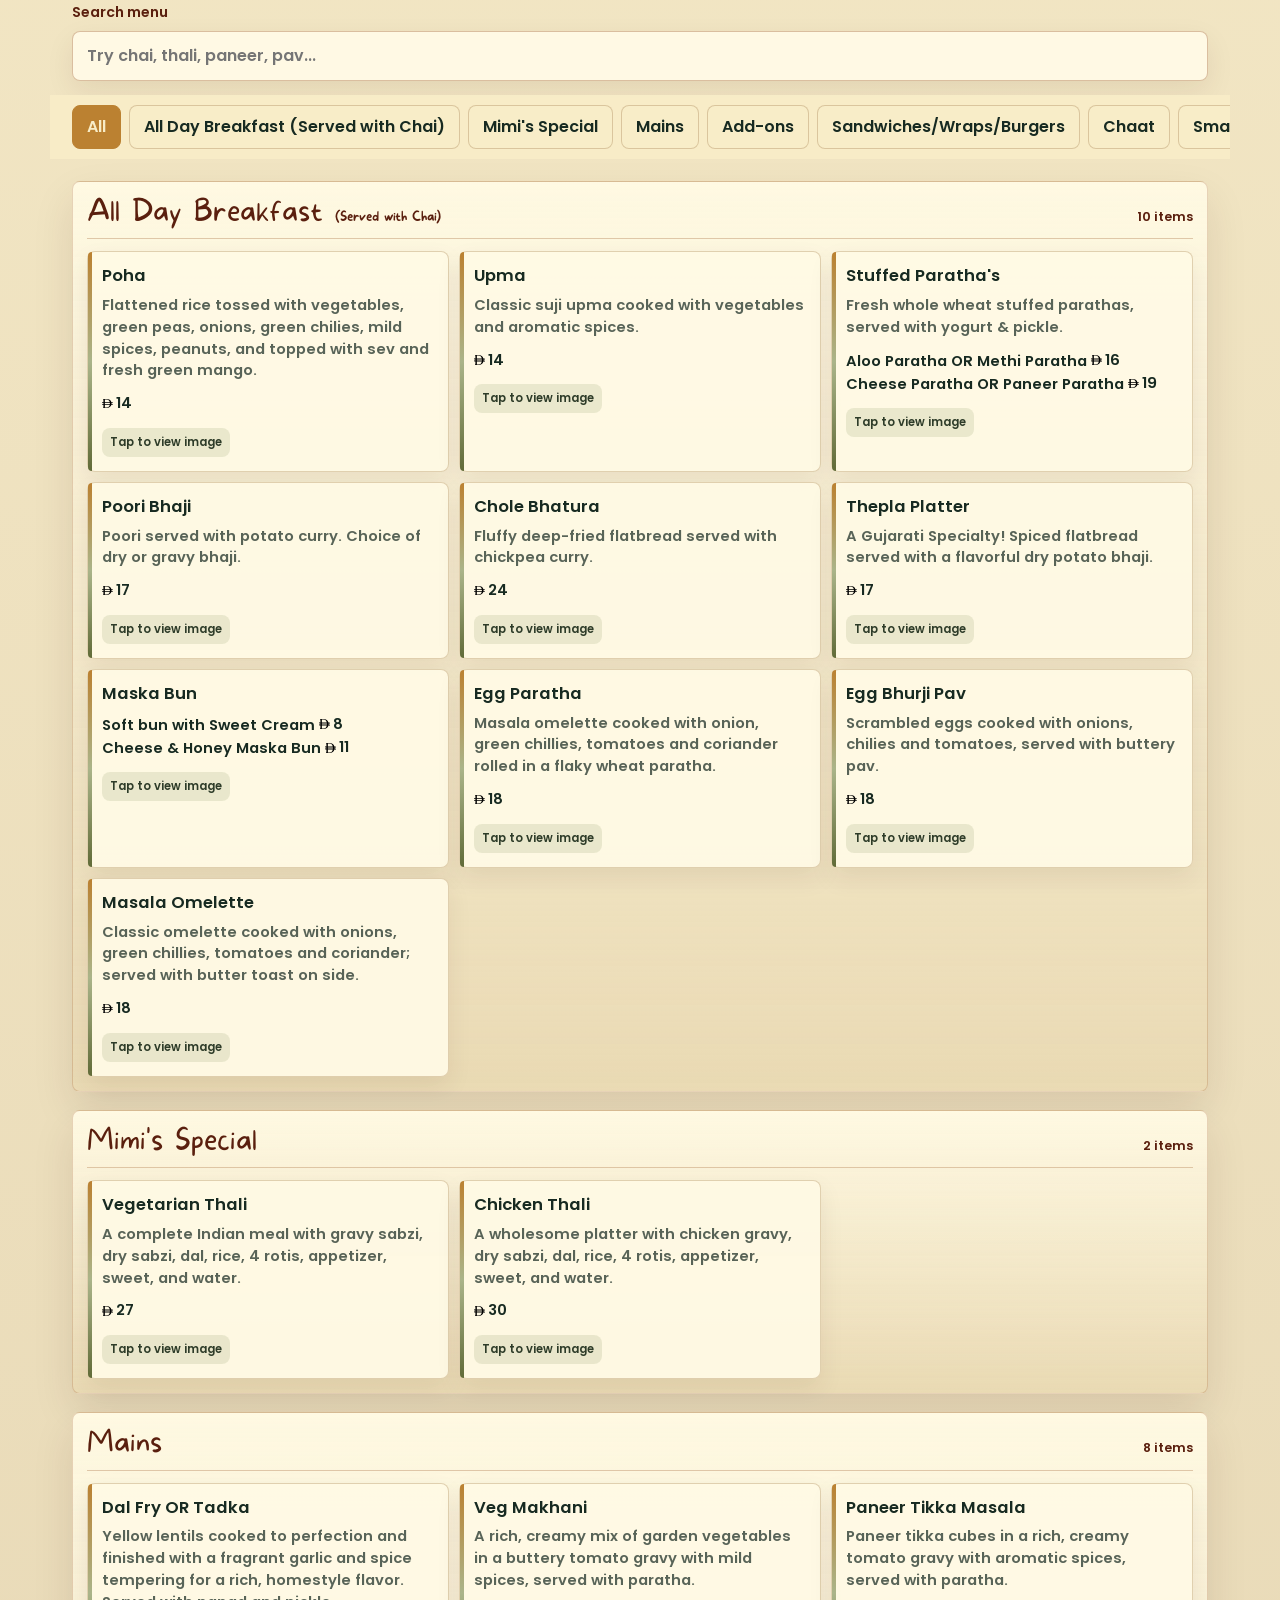
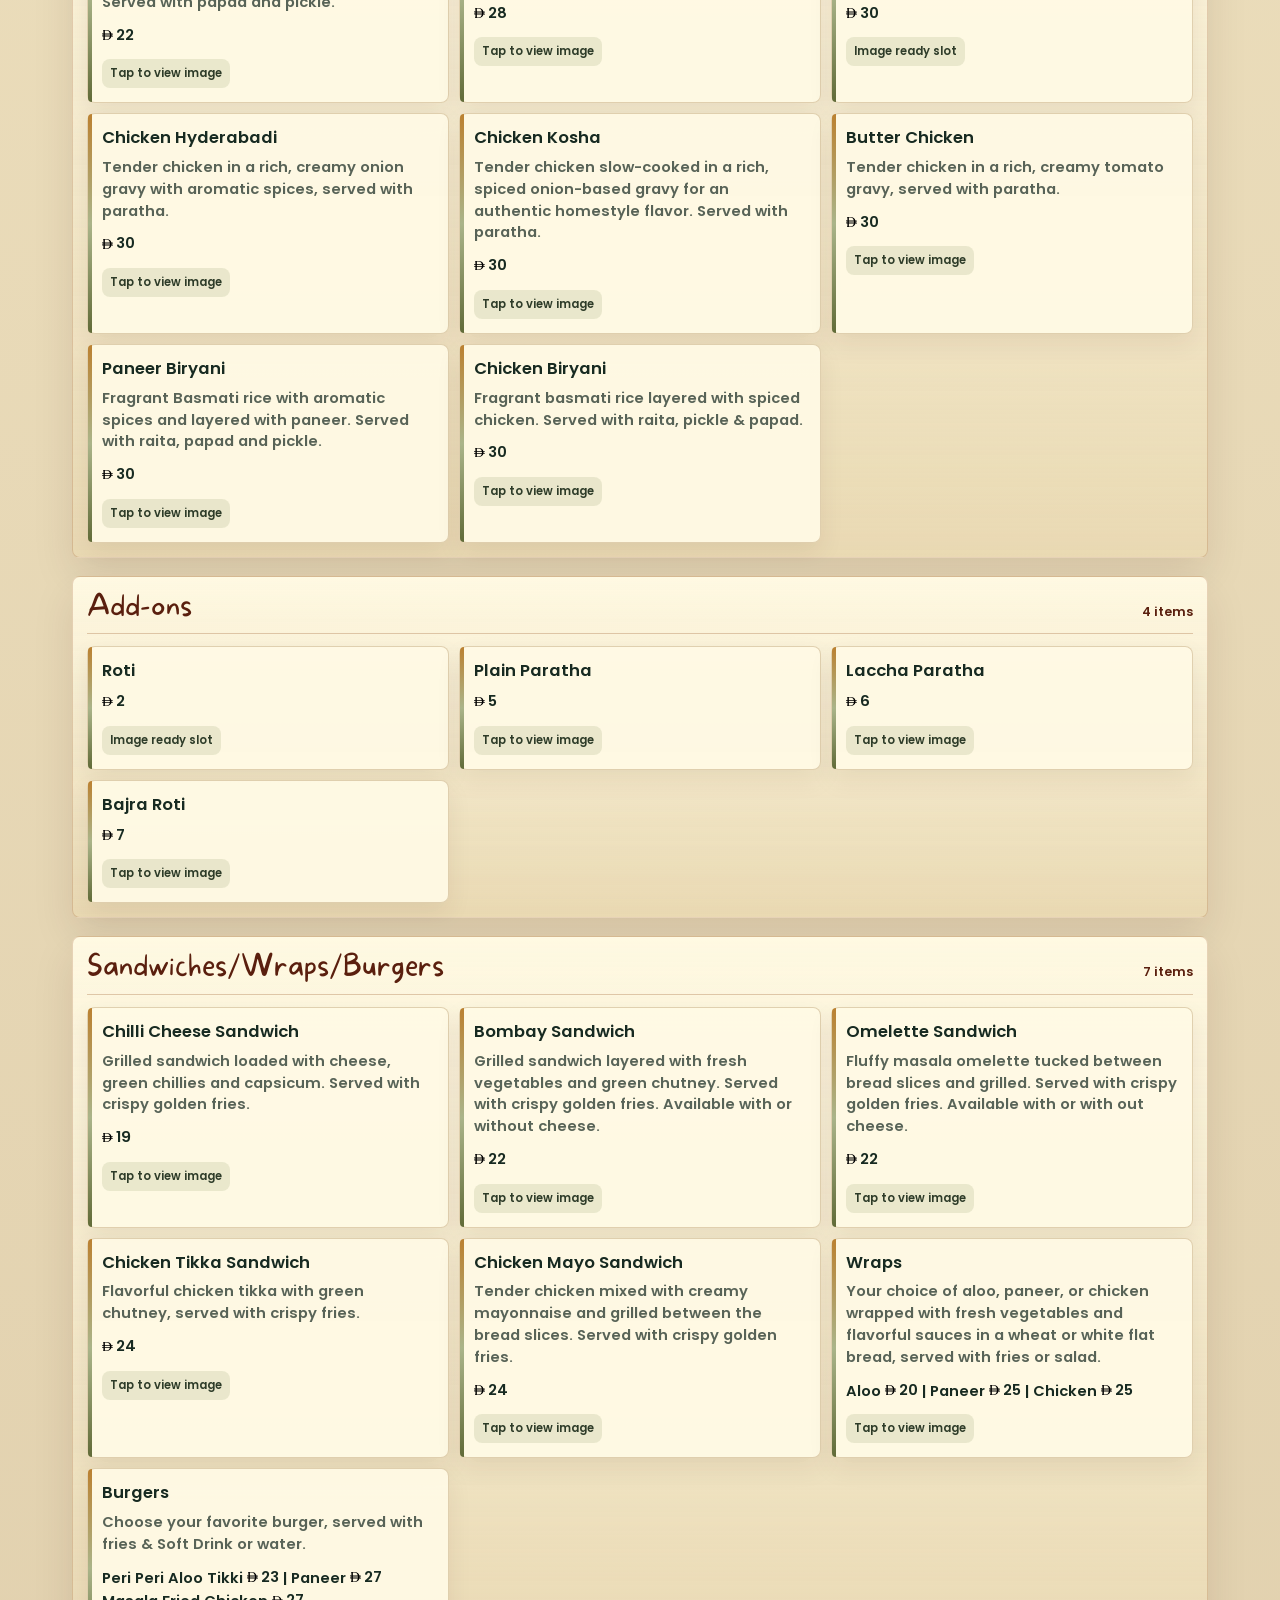
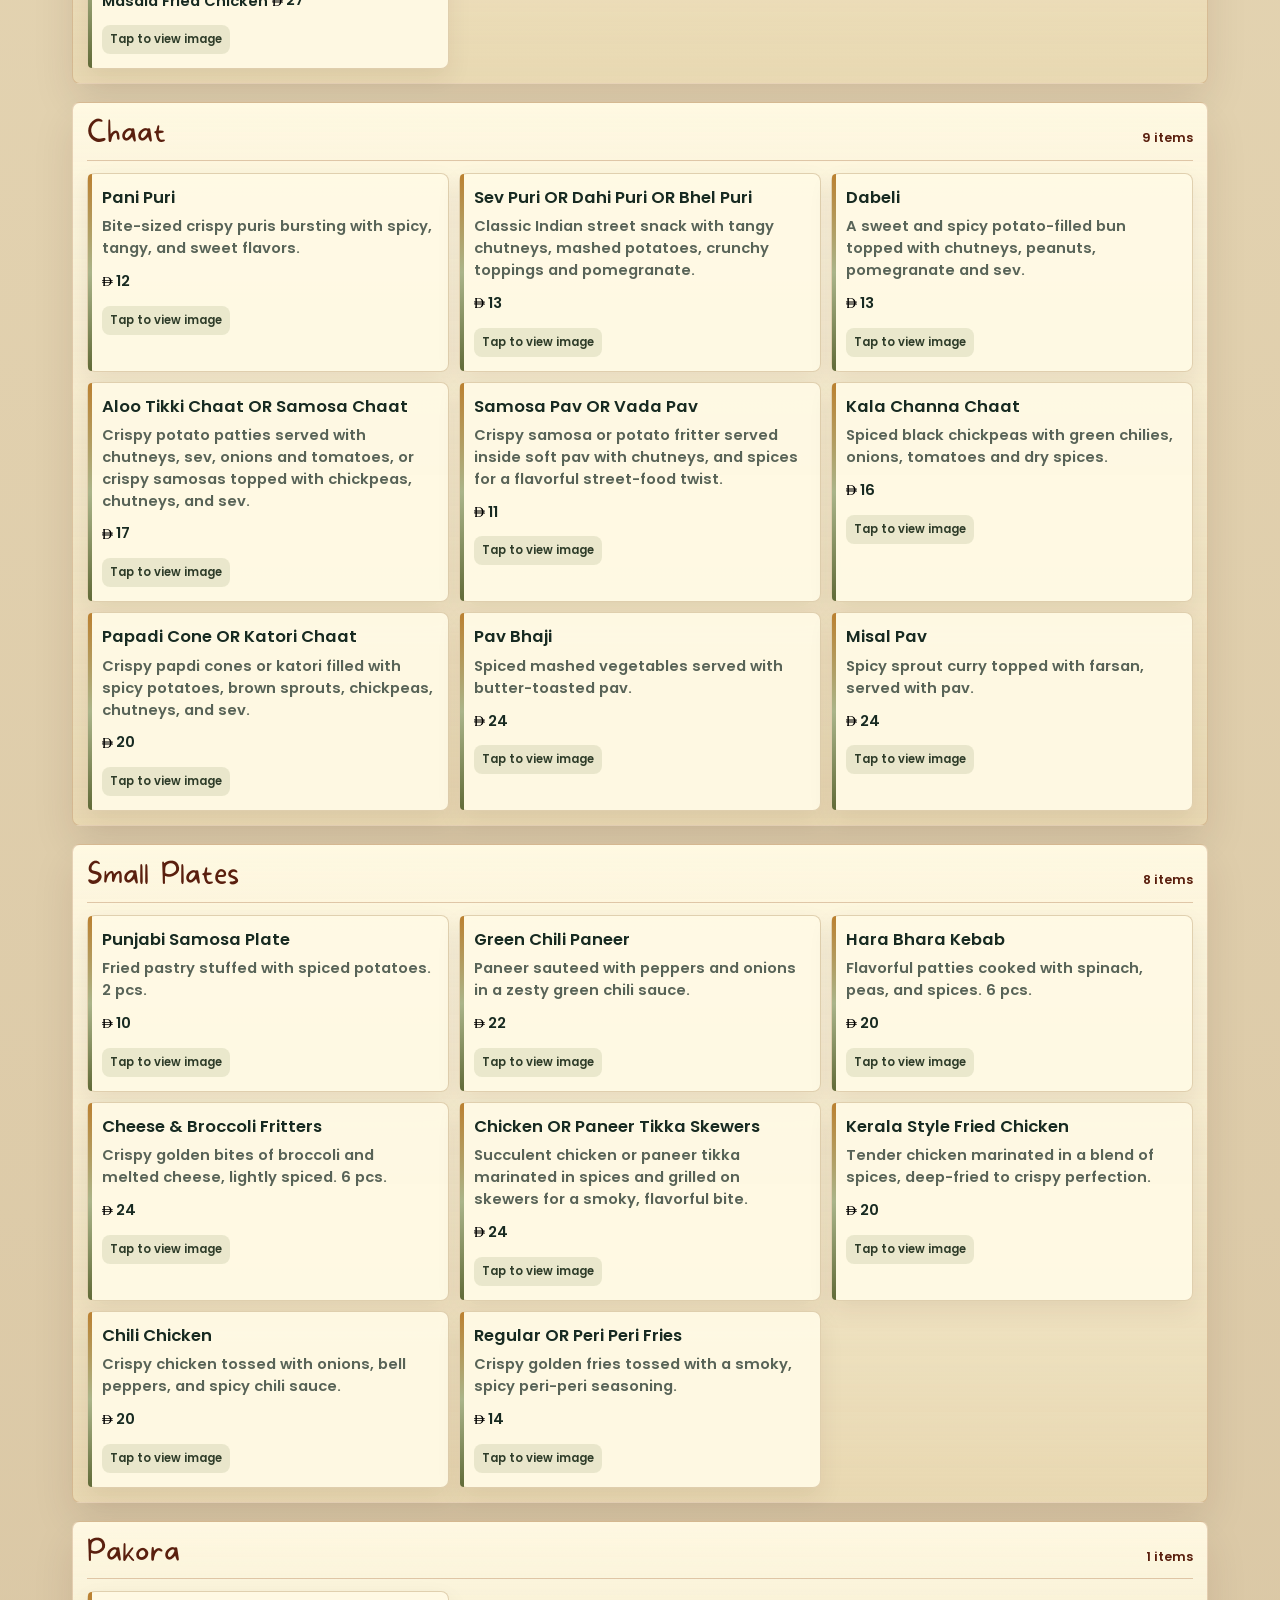
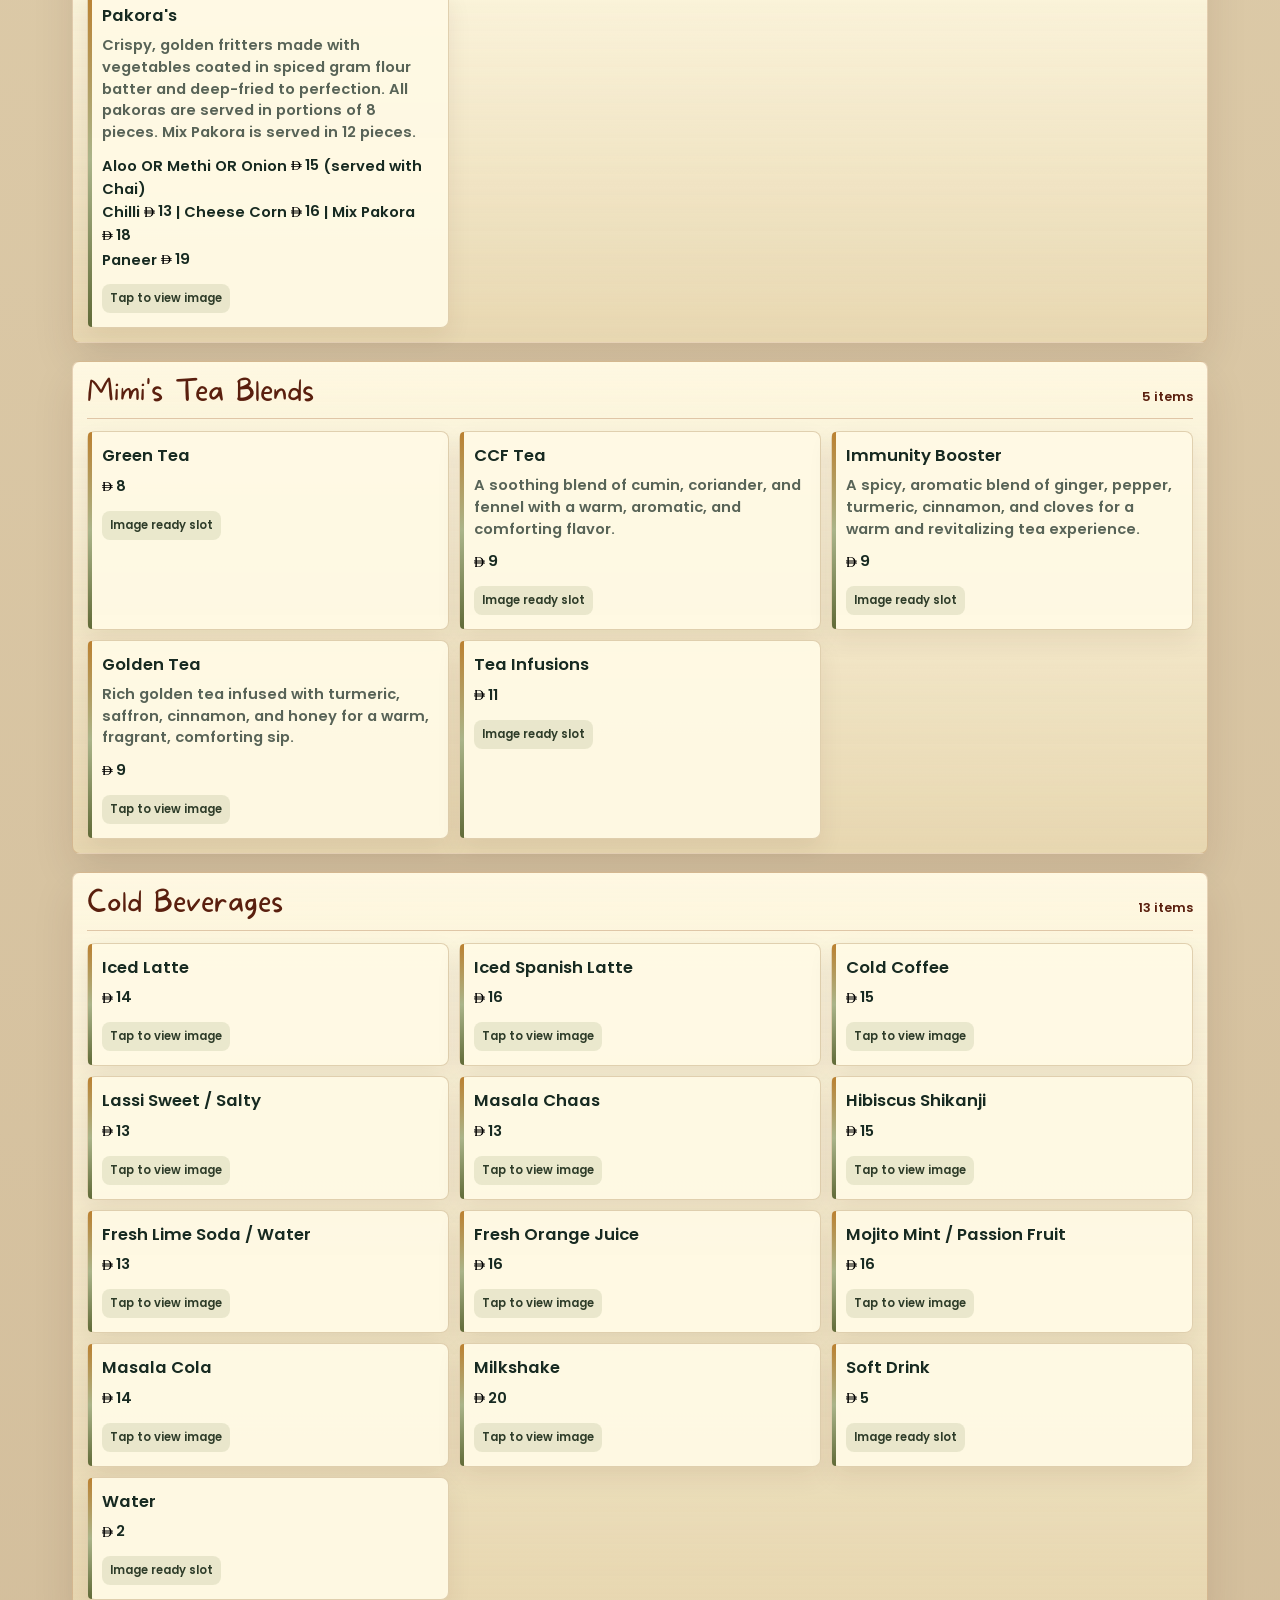
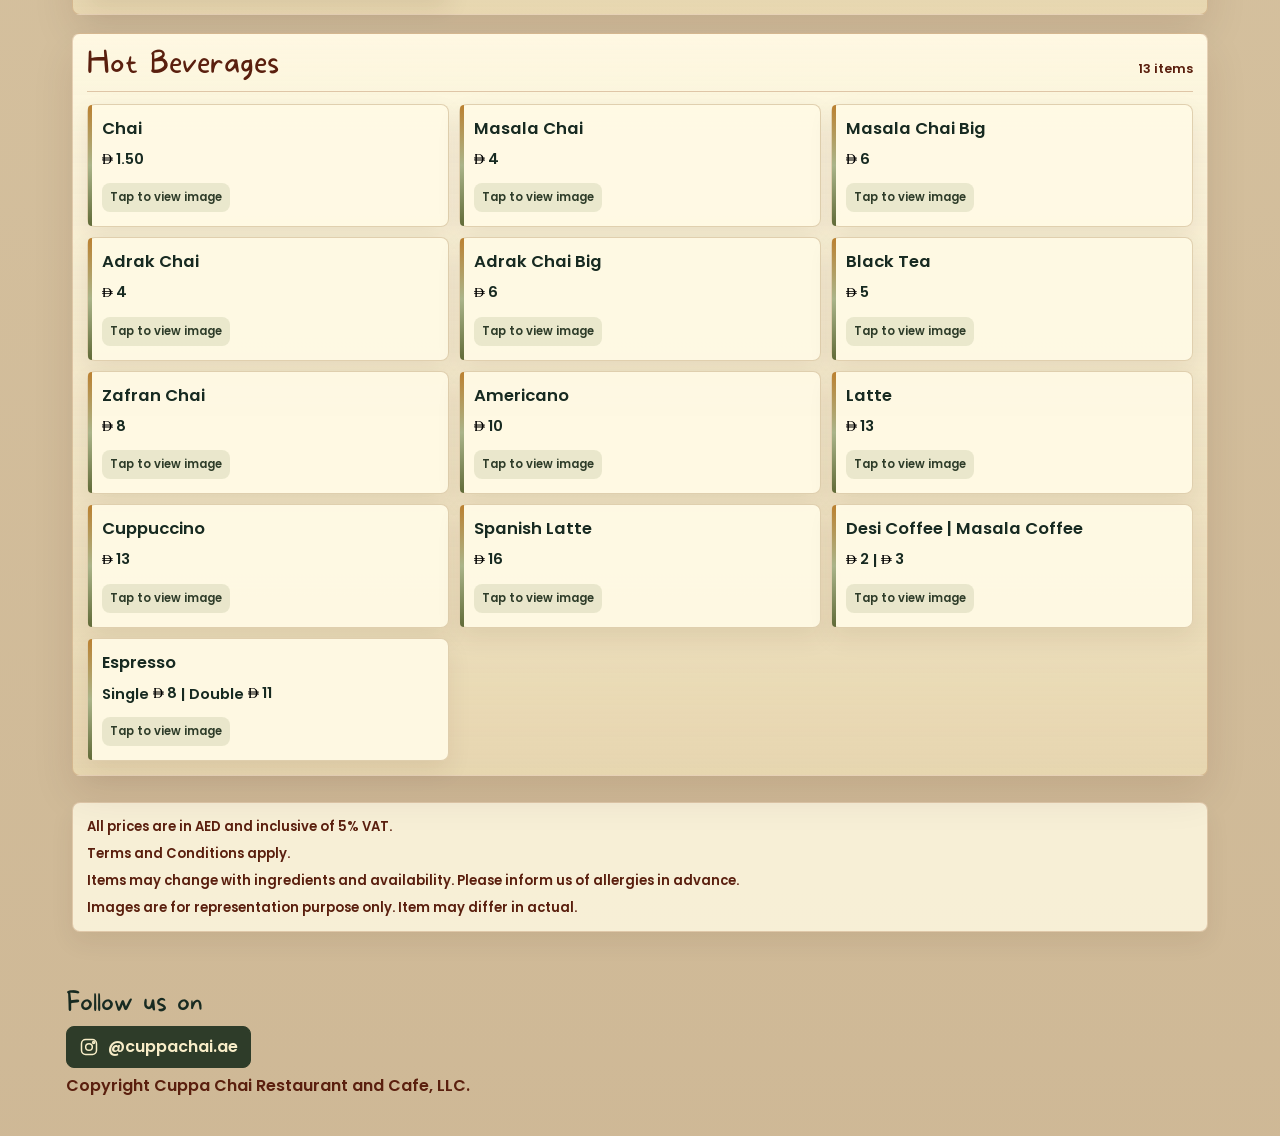
==== commit abde57fd: "Replace offers section with today's special poster" ====
--- a/index.html
+++ b/index.html
@@ -43,11 +43,14 @@
         </article>
       </section>
 
-      <section id="offers" class="offers-panel" aria-label="Current offers">
-        <div>
-          <p class="eyebrow">Current Offers</p>
-        </div>
-        <div class="offers-grid" id="offers-grid"></div>
+      <section id="offers" class="offers-panel offers-panel--poster" aria-label="Today's special">
+        <img
+          class="offers-poster"
+          src="assets/images/todays-special-draft-v2.png"
+          alt="Today's Special: Chicken Shami Kebab, Kheer - Puri Chana, and Breakfast Special"
+          width="480"
+          height="600"
+        />
       </section>
 
       <section class="search-panel">
--- a/styles.css
+++ b/styles.css
@@ -34,6 +34,7 @@
   --paper: #f8edc8;
   --panel: rgba(255, 250, 229, 0.94);
   --cream: #f8edc8;
+  --hero-black: #000000;
   --shadow: 0 18px 45px rgba(63, 22, 10, 0.16);
   --font-title: "Altea", "Poppins Local", Arial, sans-serif;
   --font-heading: "More Sugar Thin", "Poppins Local", Arial, sans-serif;
@@ -80,13 +81,14 @@
 .hero {
   position: relative;
   overflow: hidden;
-  min-height: 76vh;
+  min-height: 0;
+  aspect-ratio: 16 / 9;
   display: flex;
   flex-direction: column;
   justify-content: space-between;
-  padding: 18px;
-  color: var(--cream);
-  background: var(--forest);
+  padding: 0;
+  color: var(--cream);
+  background: var(--hero-black);
 }
 
 .hero::after {
@@ -94,17 +96,17 @@
   position: absolute;
   inset: 0;
   z-index: 0;
-  background: linear-gradient(180deg, rgba(63, 22, 10, 0.18), rgba(23, 42, 33, 0.78));
+  background: transparent;
   pointer-events: none;
 }
 
 .hero-video {
-  position: absolute;
-  inset: 0;
+  position: relative;
   z-index: 0;
   width: 100%;
   height: 100%;
-  object-fit: cover;
+  object-fit: contain;
+  background: var(--hero-black);
 }
 
 .hero-content {
@@ -309,6 +311,23 @@
     var(--mahogany);
   color: var(--cream);
   box-shadow: var(--shadow);
+}
+
+.offers-panel--poster {
+  display: flex;
+  justify-content: center;
+  border: 0;
+  margin: 18px auto 6px;
+  padding: 0;
+  background: transparent;
+  box-shadow: none;
+}
+
+.offers-poster {
+  display: block;
+  width: min(100%, 480px);
+  height: auto;
+  border-radius: 4px;
 }
 
 .offers-panel h2 {
@@ -776,8 +795,7 @@
 
 @media (min-width: 720px) {
   .hero {
-    min-height: 72vh;
-    padding: 28px;
+    max-height: 78vh;
   }
 
   main {
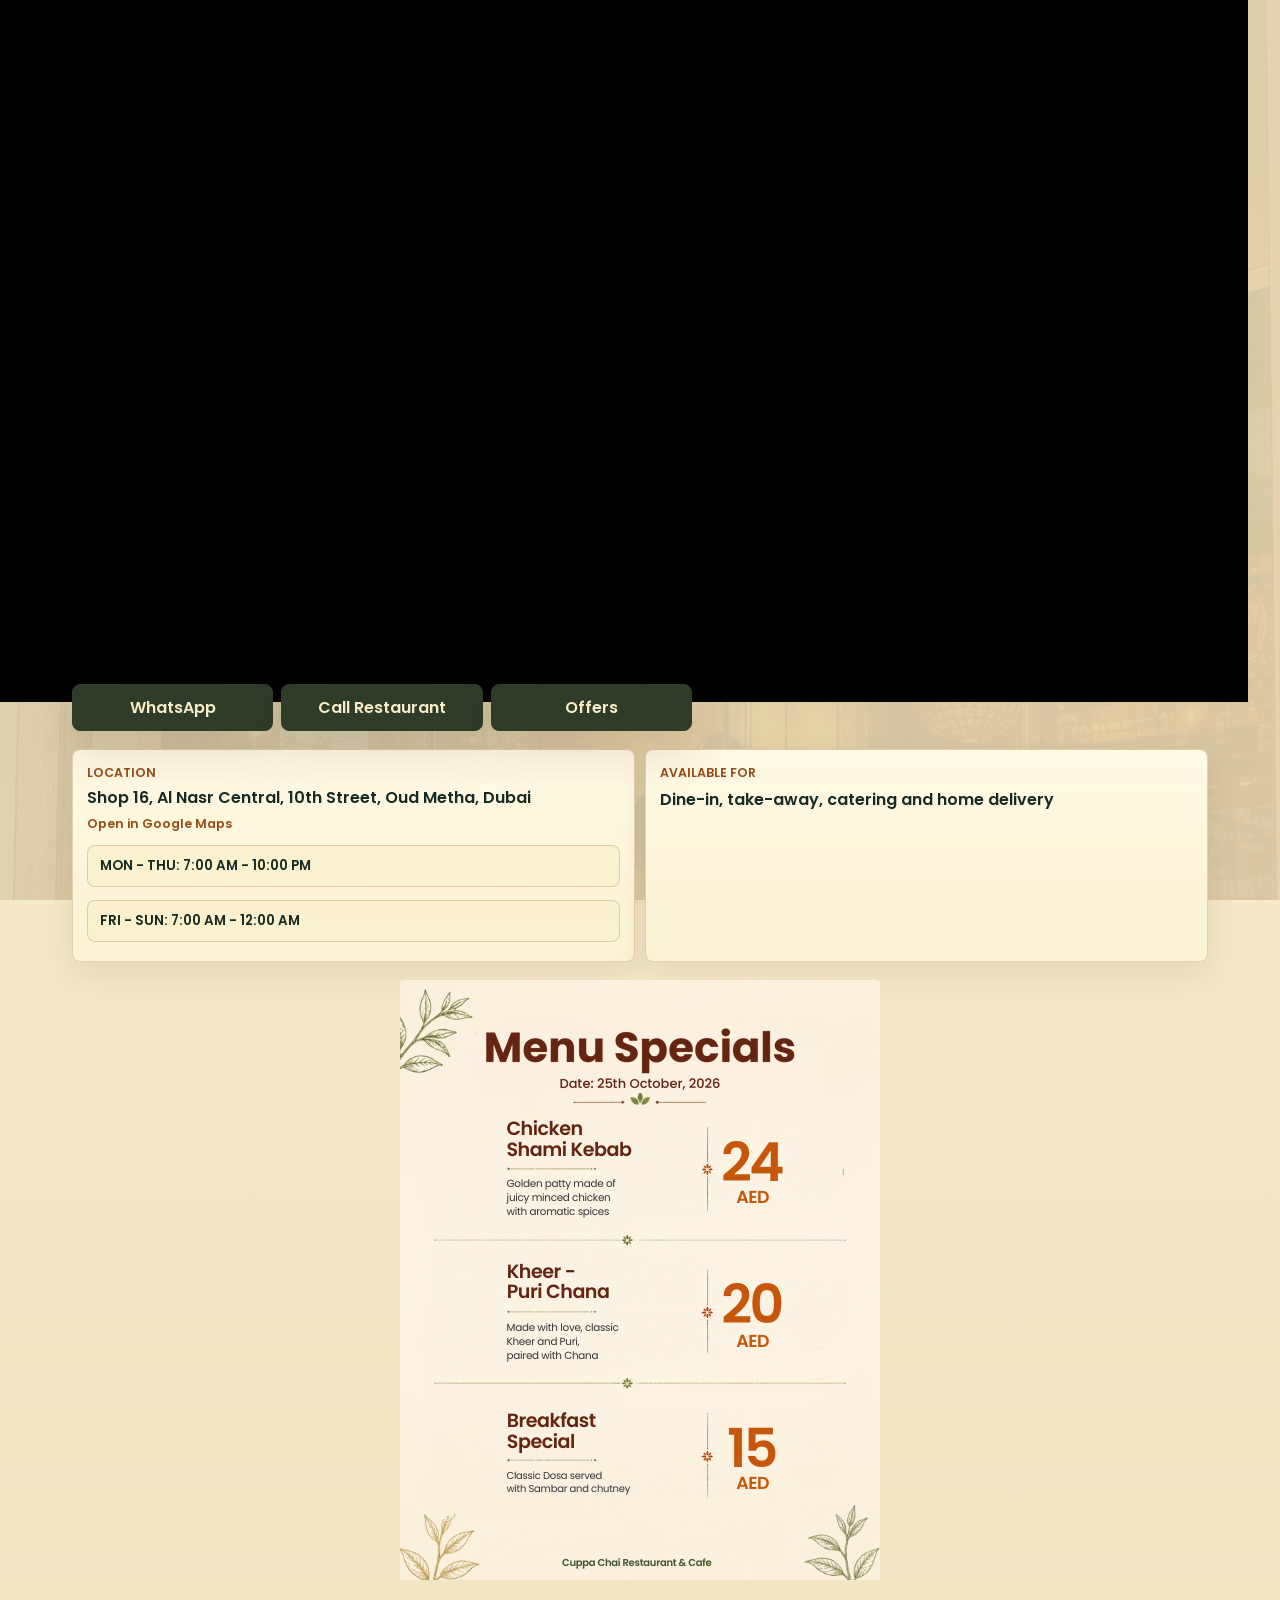
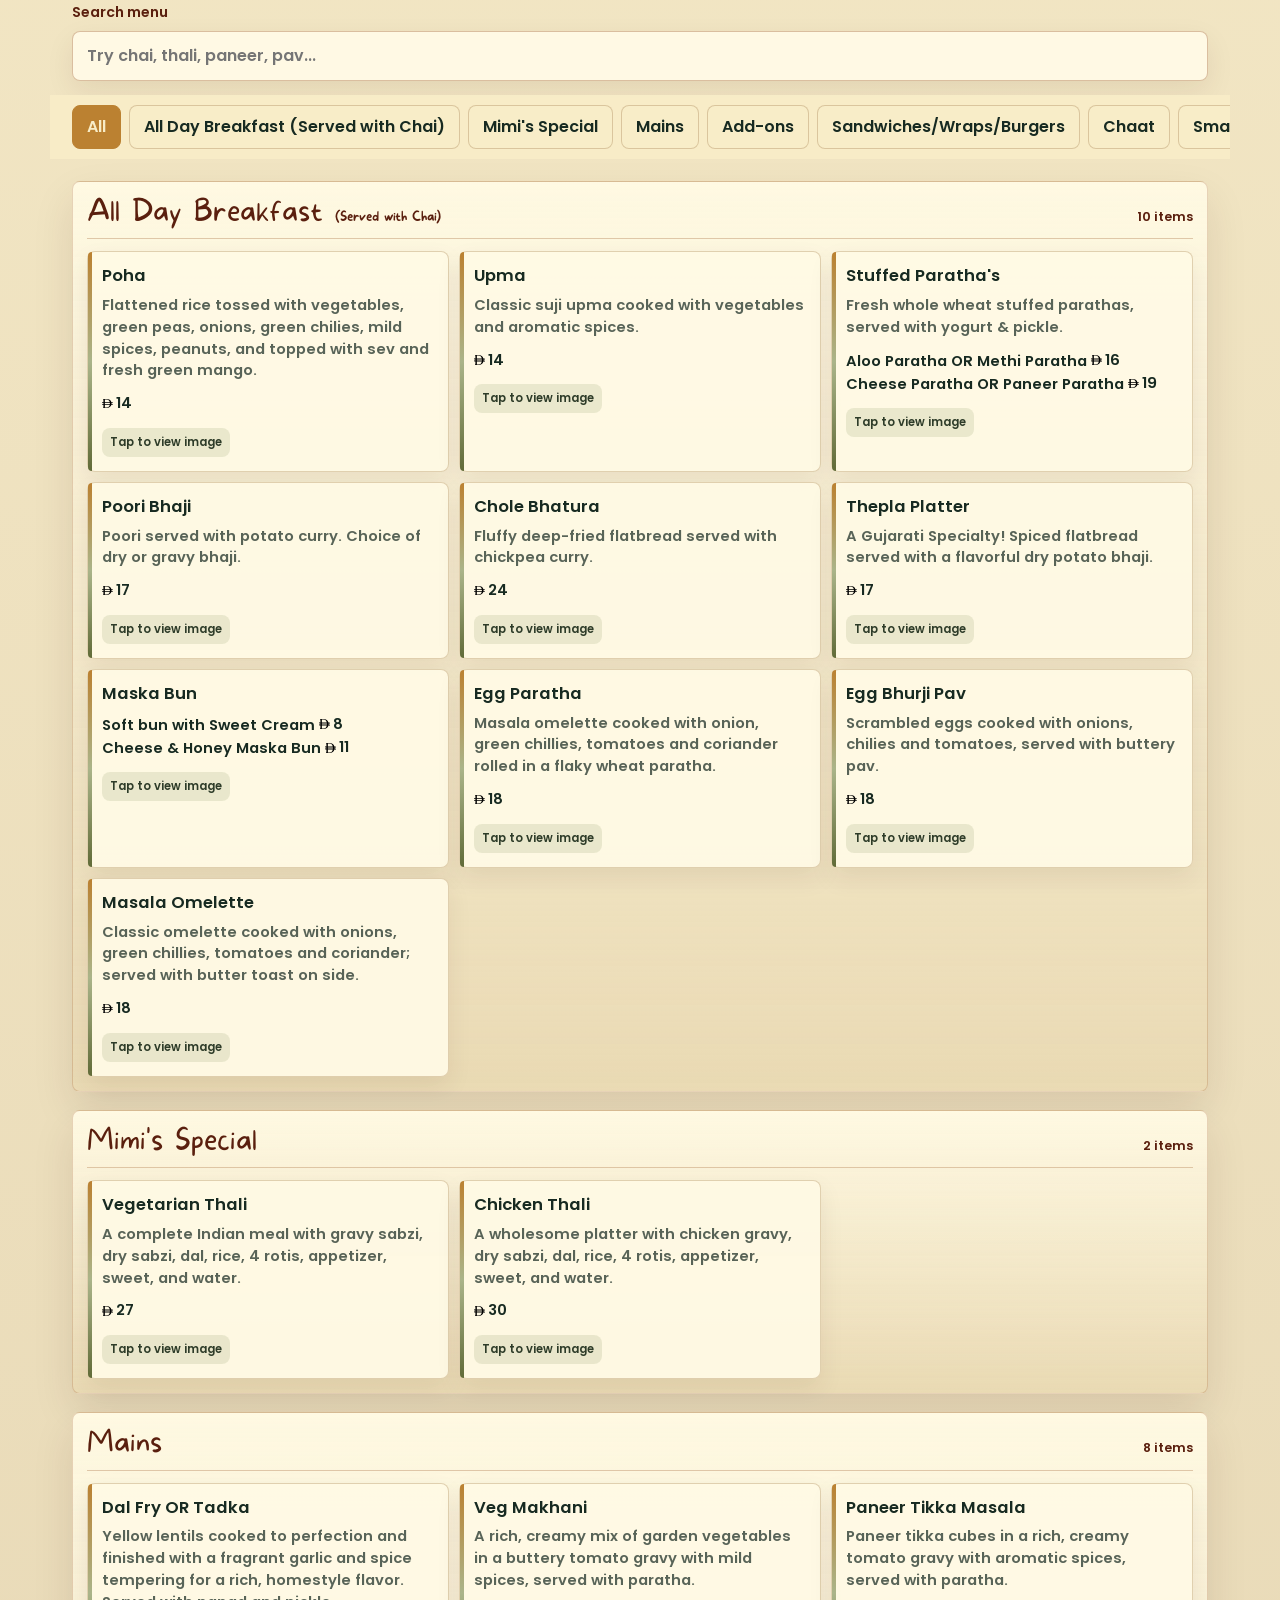
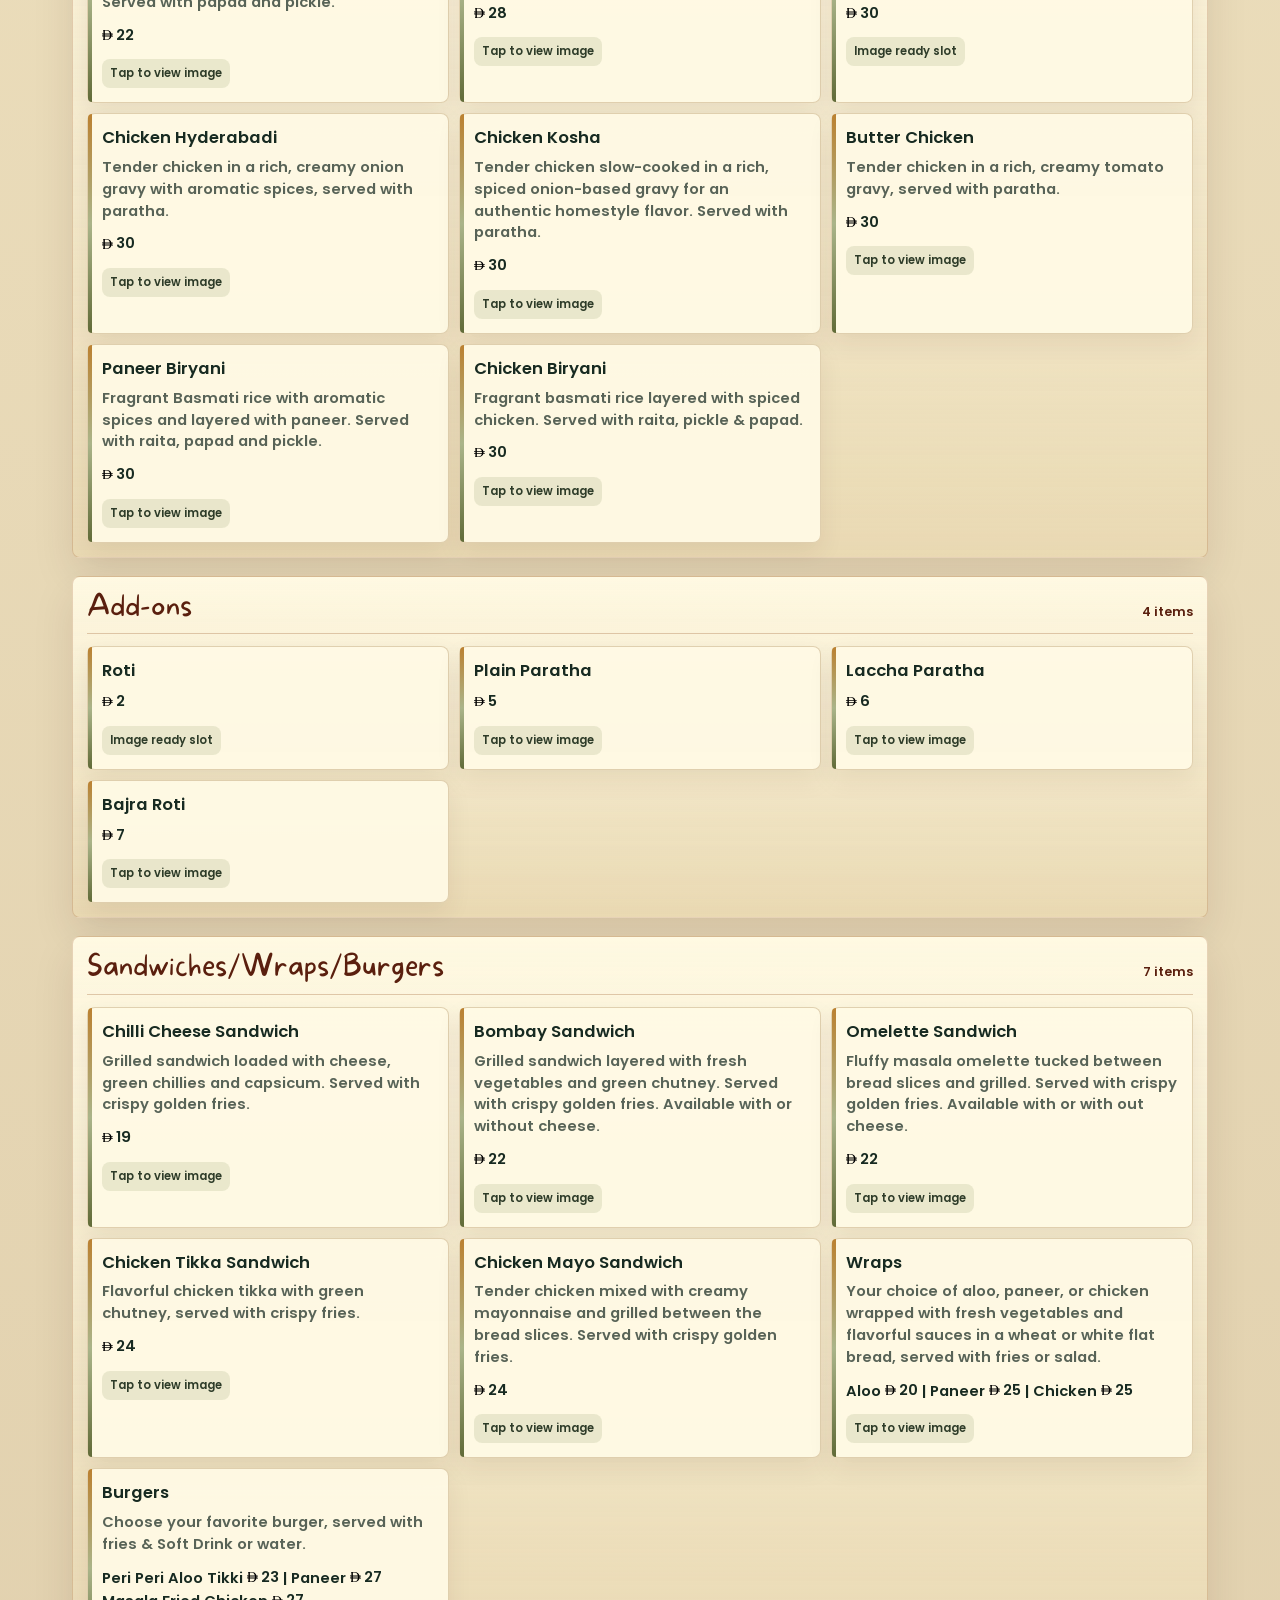
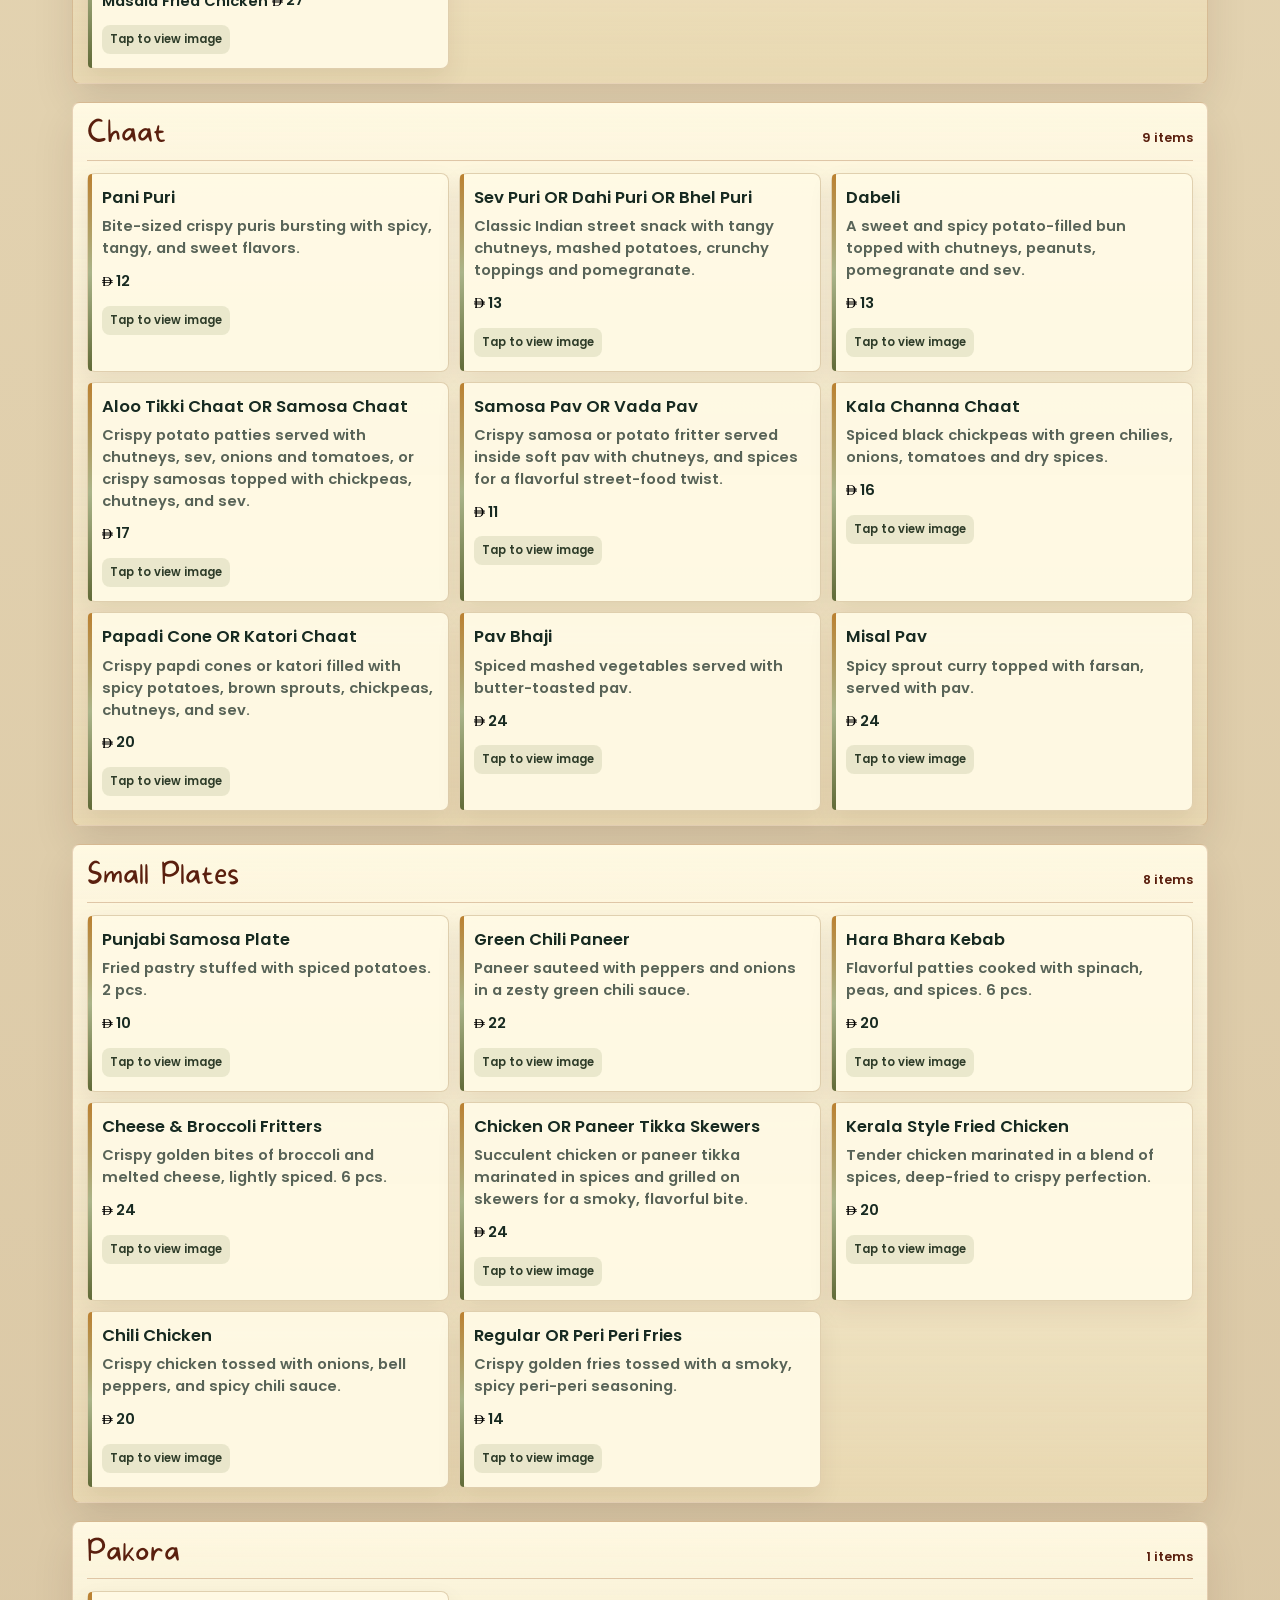
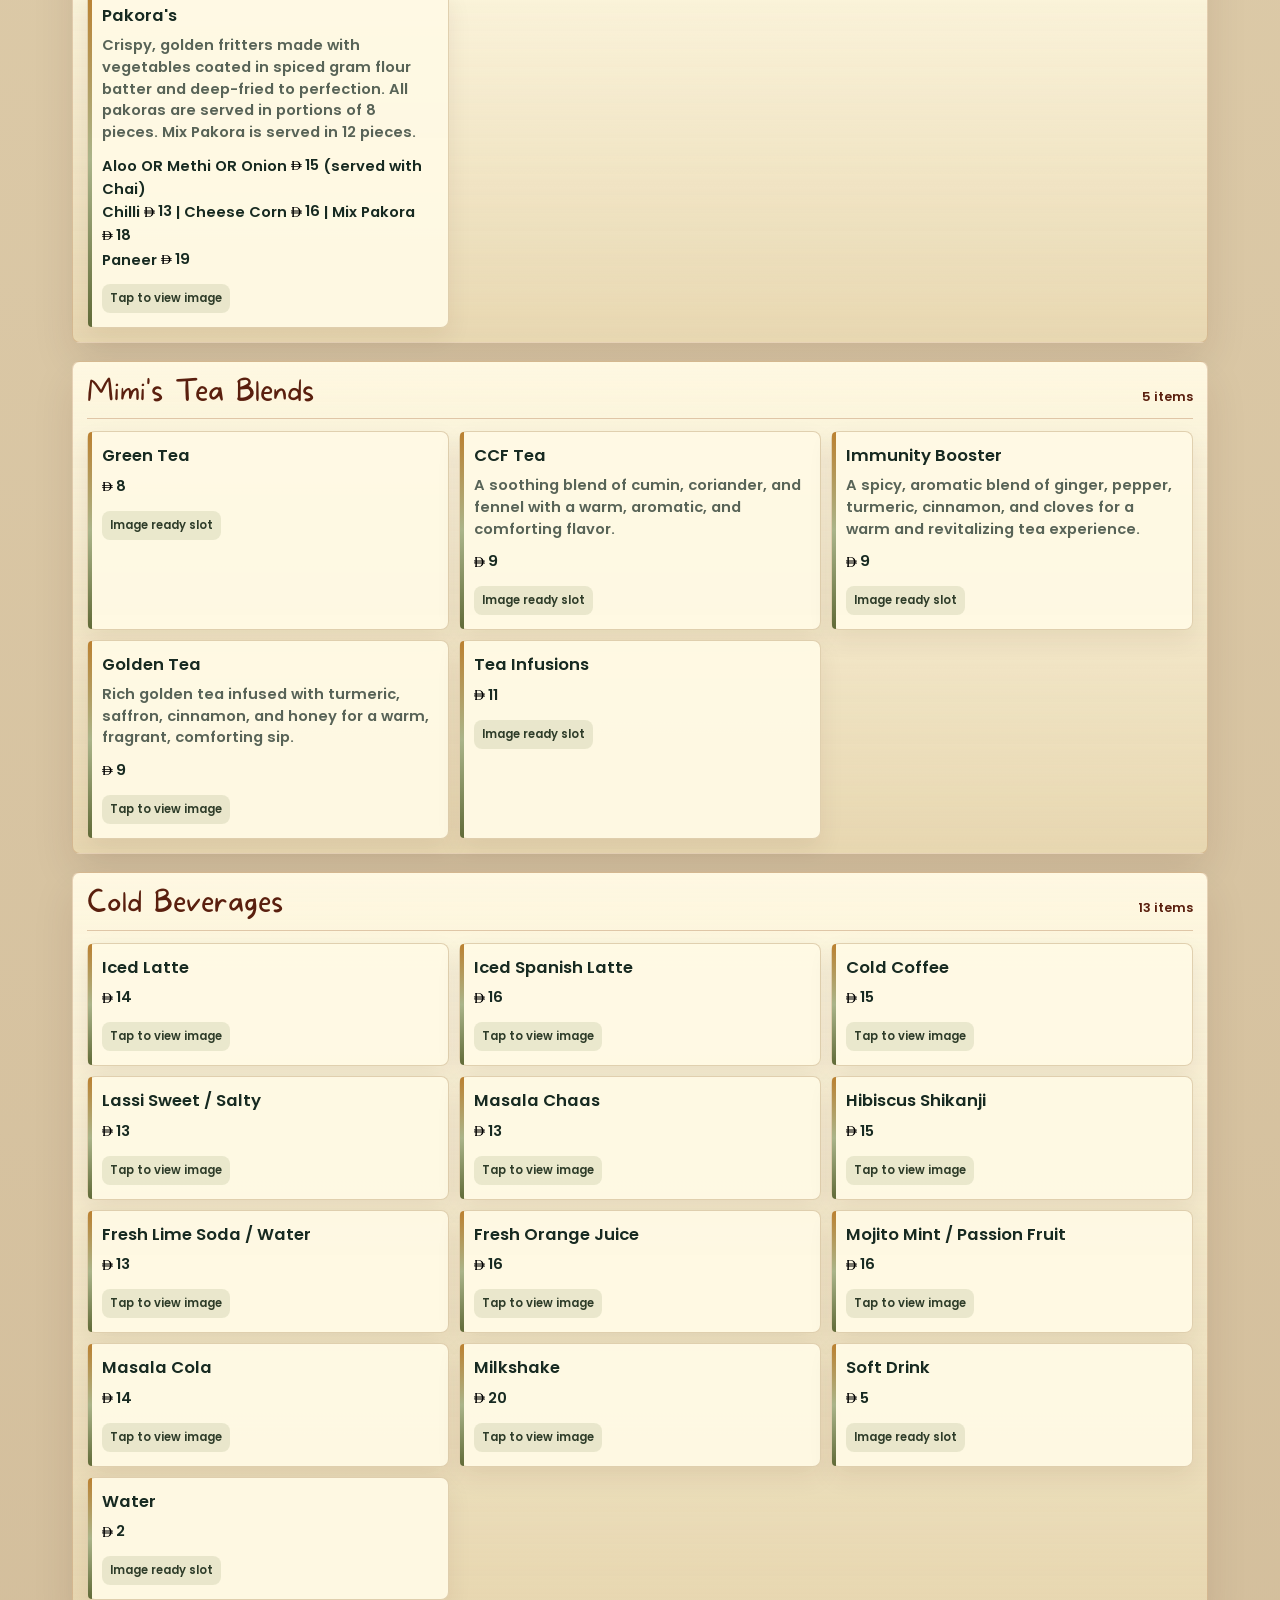
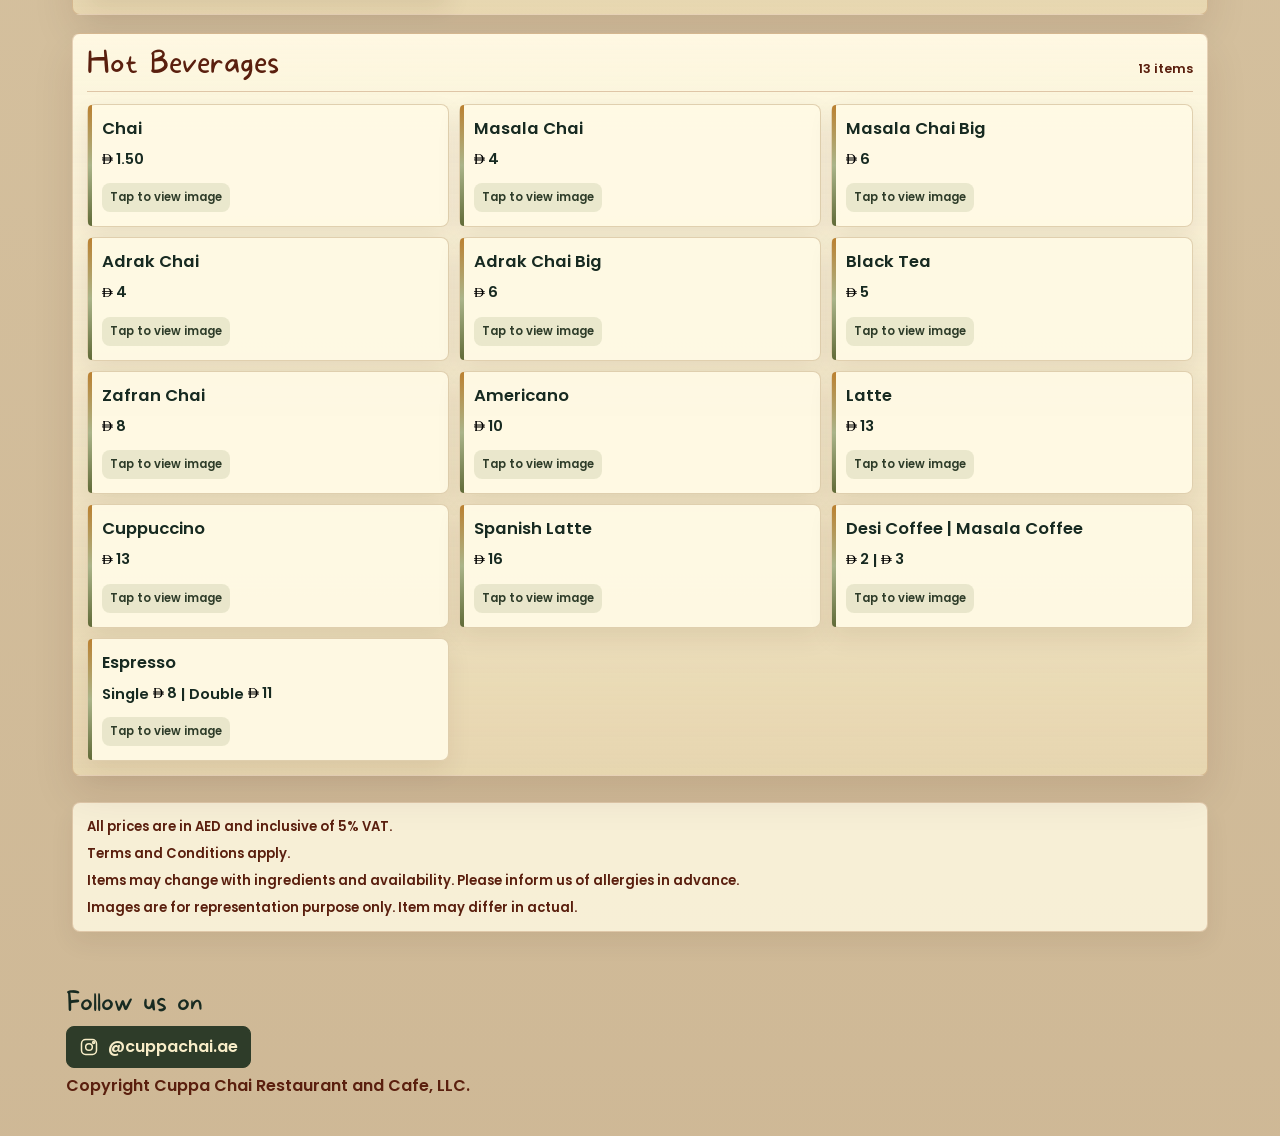
==== commit 7097396f: "Publish updated October 25 specials poster" ====
--- a/index.html
+++ b/index.html
@@ -46,8 +46,8 @@
       <section id="offers" class="offers-panel offers-panel--poster" aria-label="Today's special">
         <img
           class="offers-poster"
-          src="assets/images/todays-special-draft-v2.png"
-          alt="Today's Special: Chicken Shami Kebab, Kheer - Puri Chana, and Breakfast Special"
+          src="assets/images/menu-specials-2026-10-25.png"
+          alt="Menu Specials for October 25, 2026: Chicken Shami Kebab, Kheer Puri Chana, and Breakfast Special"
           width="480"
           height="600"
         />
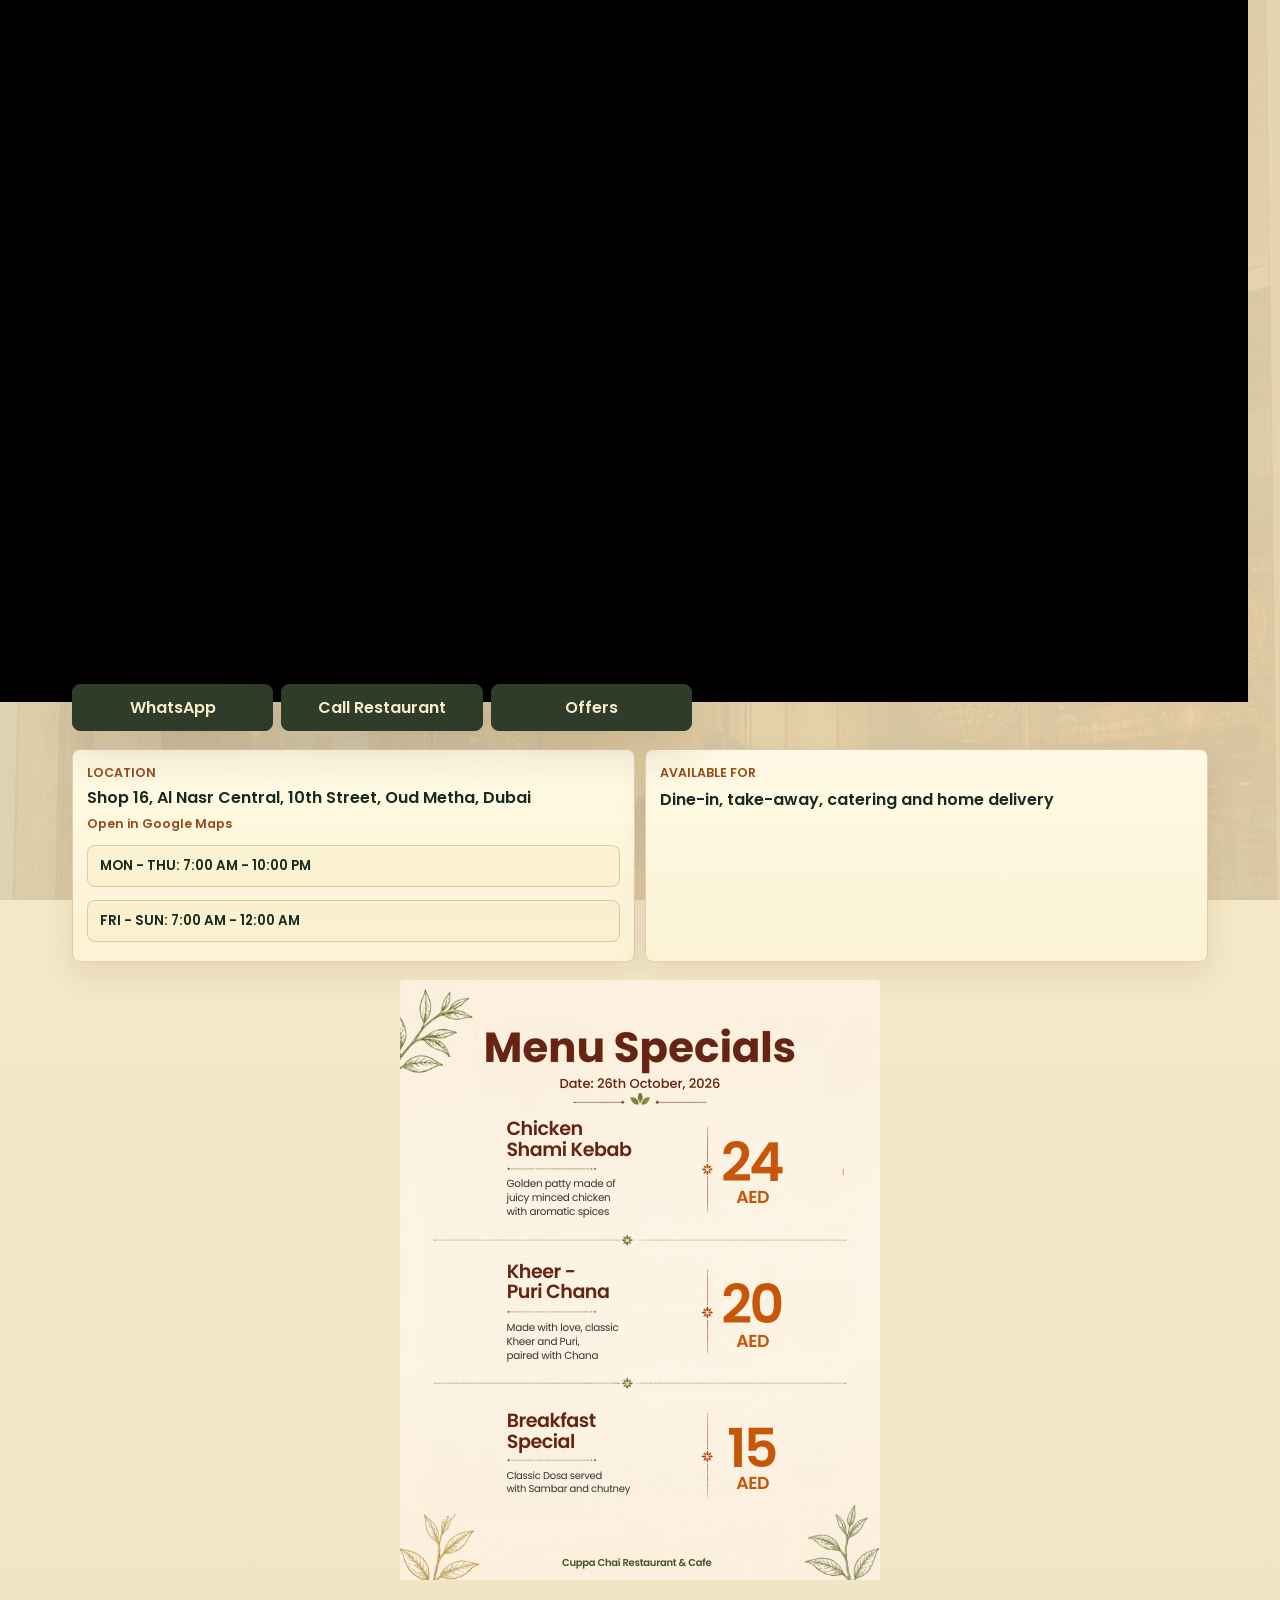
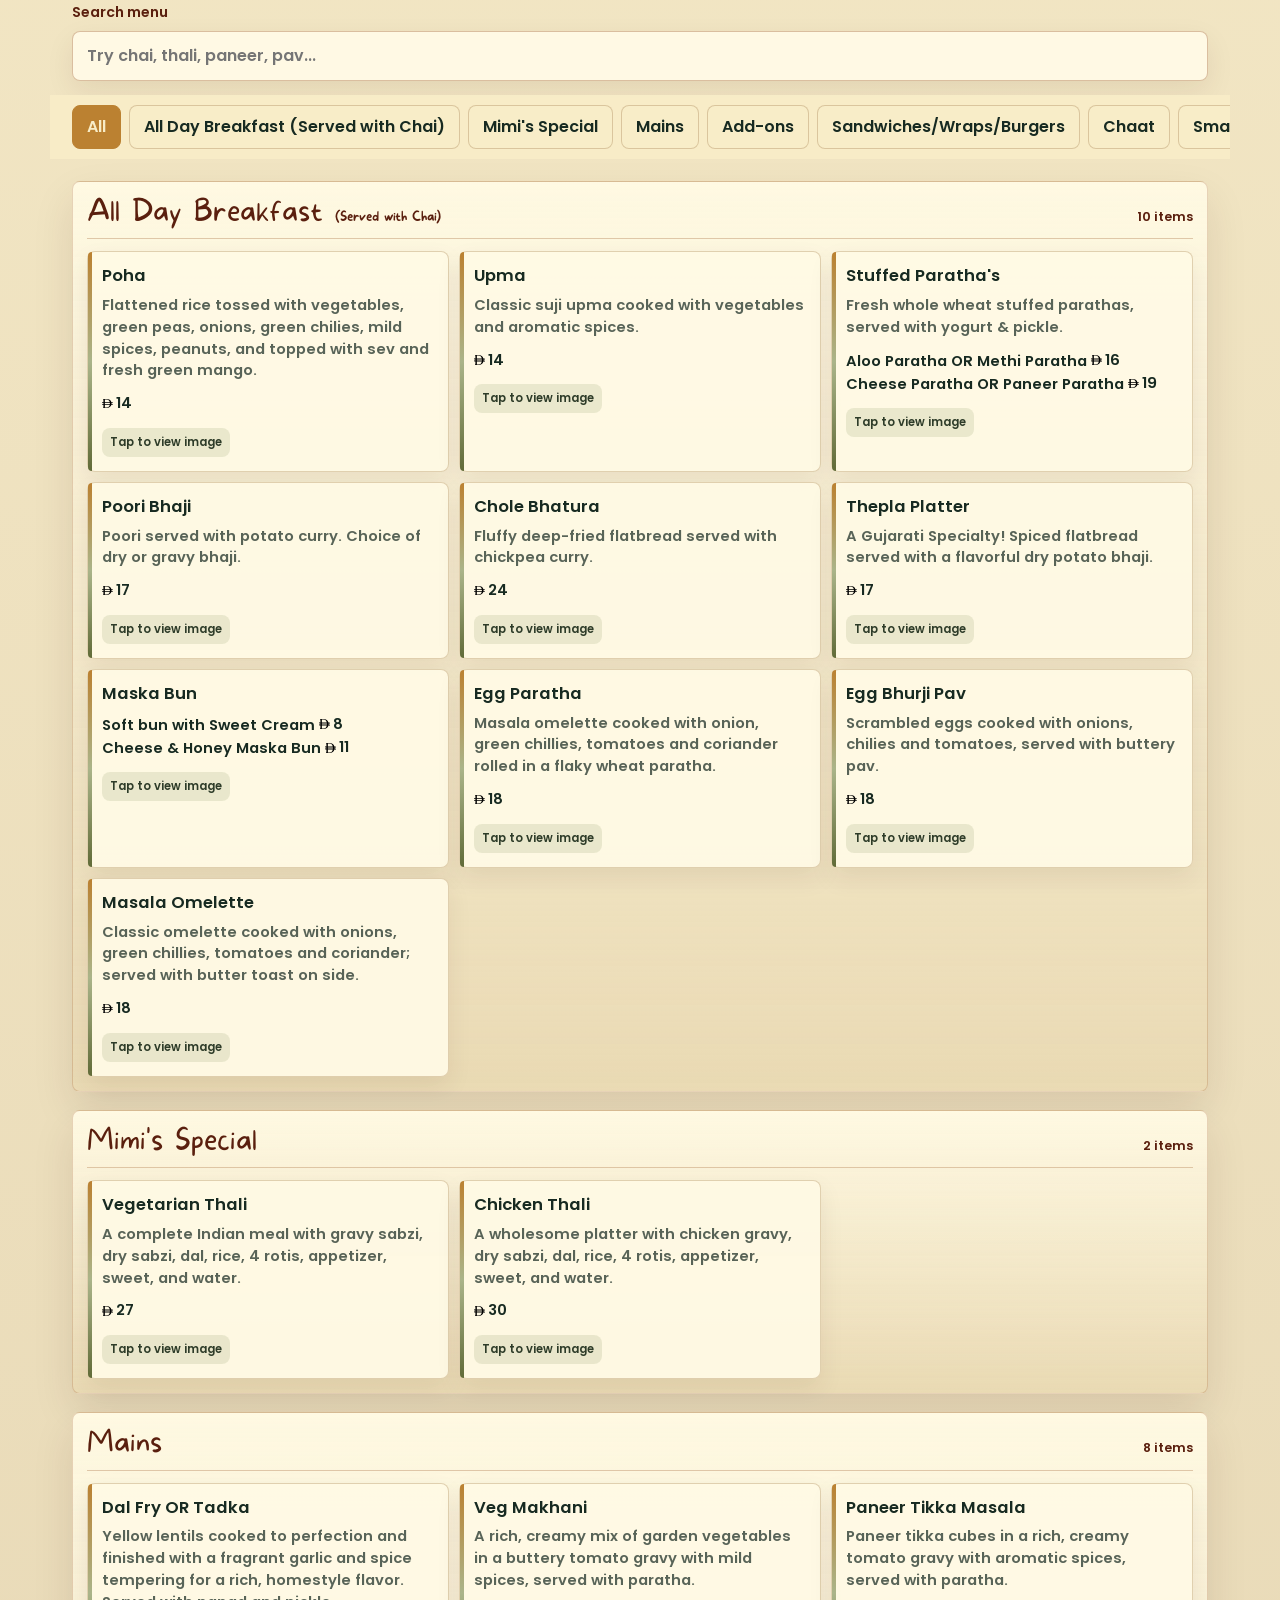
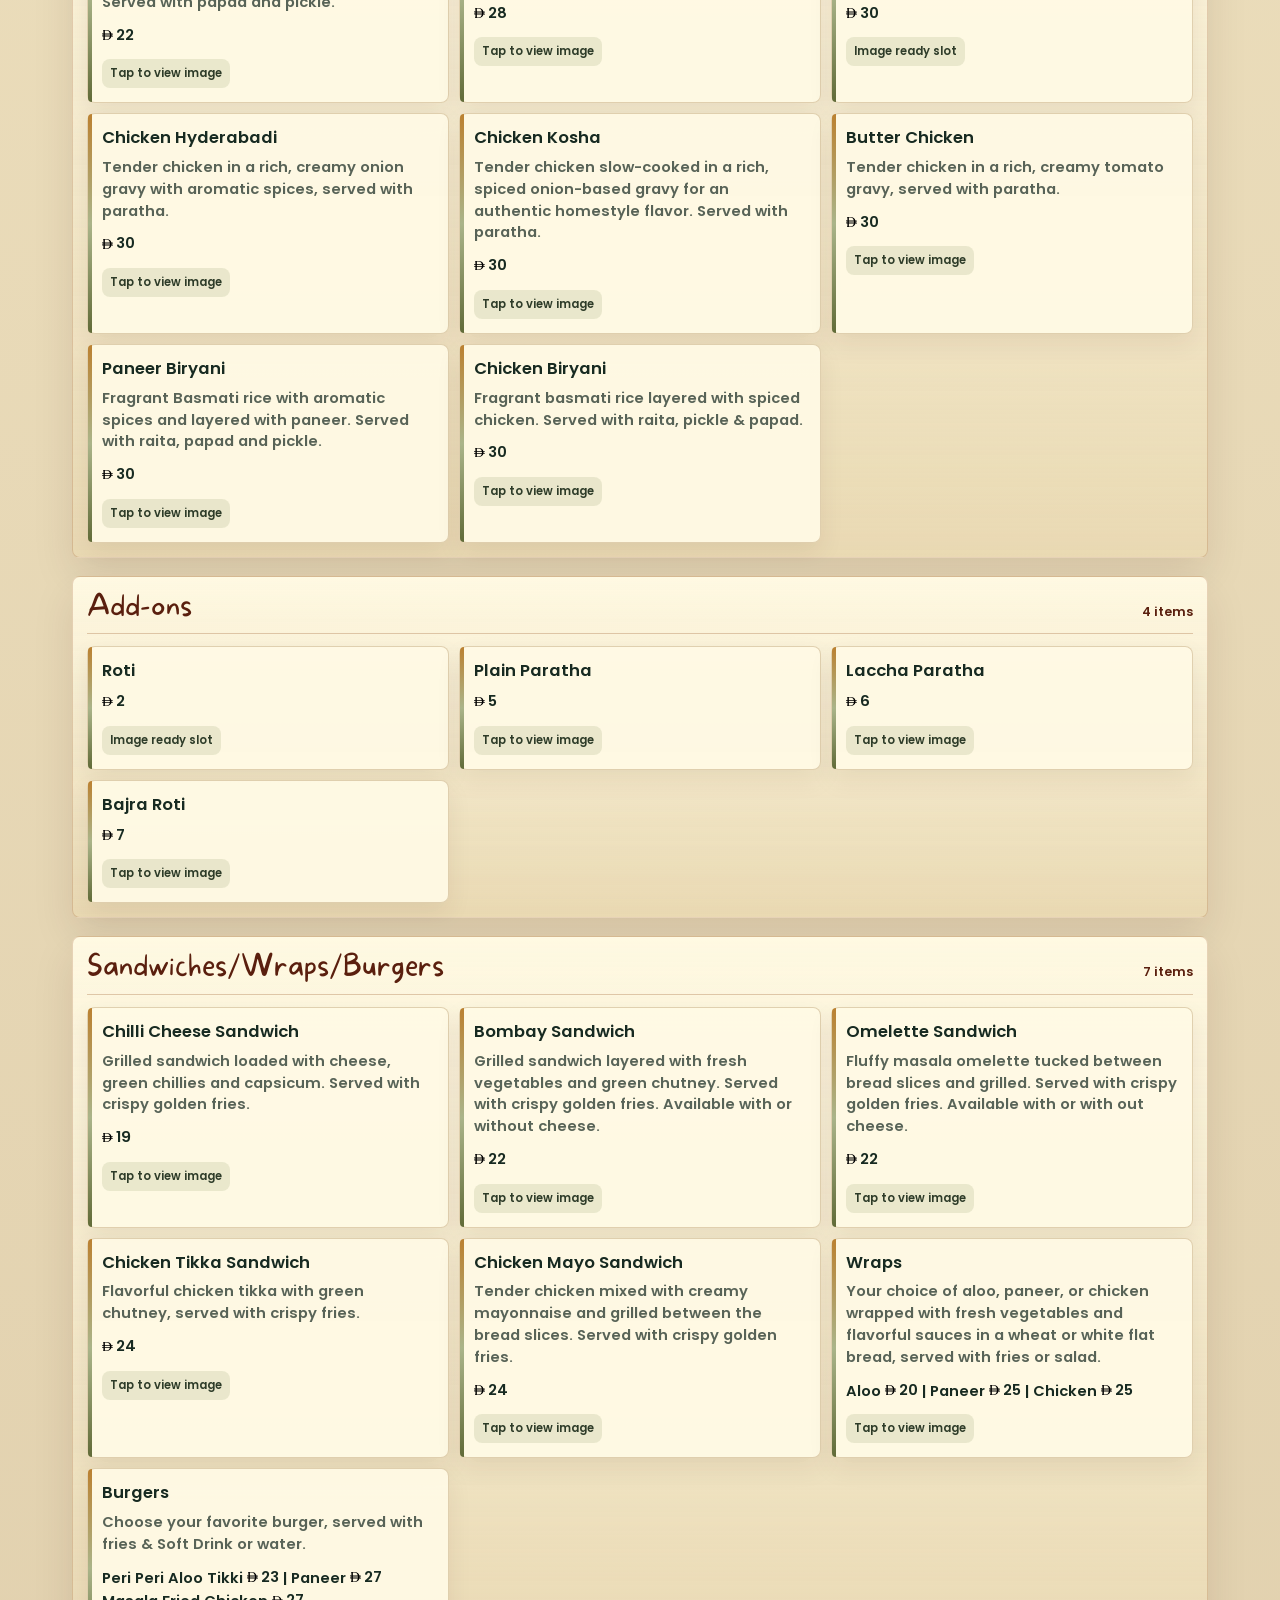
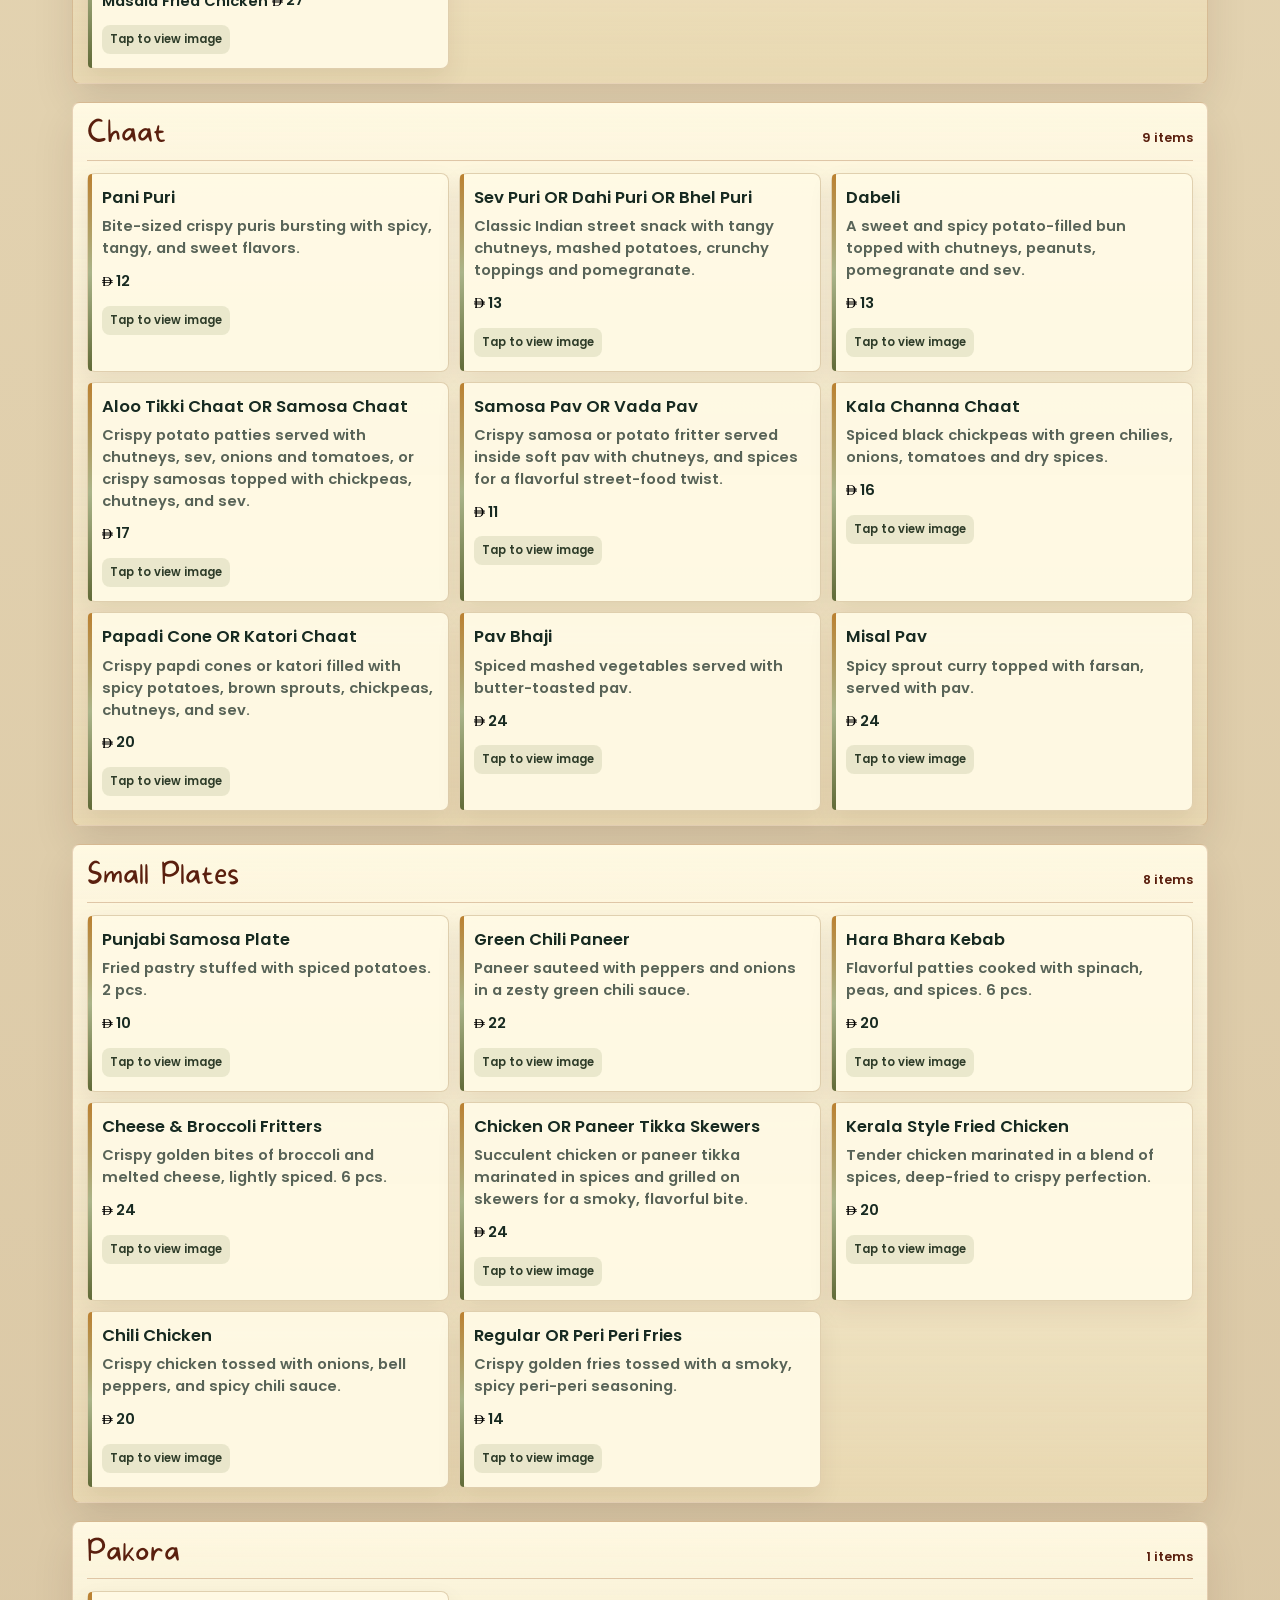
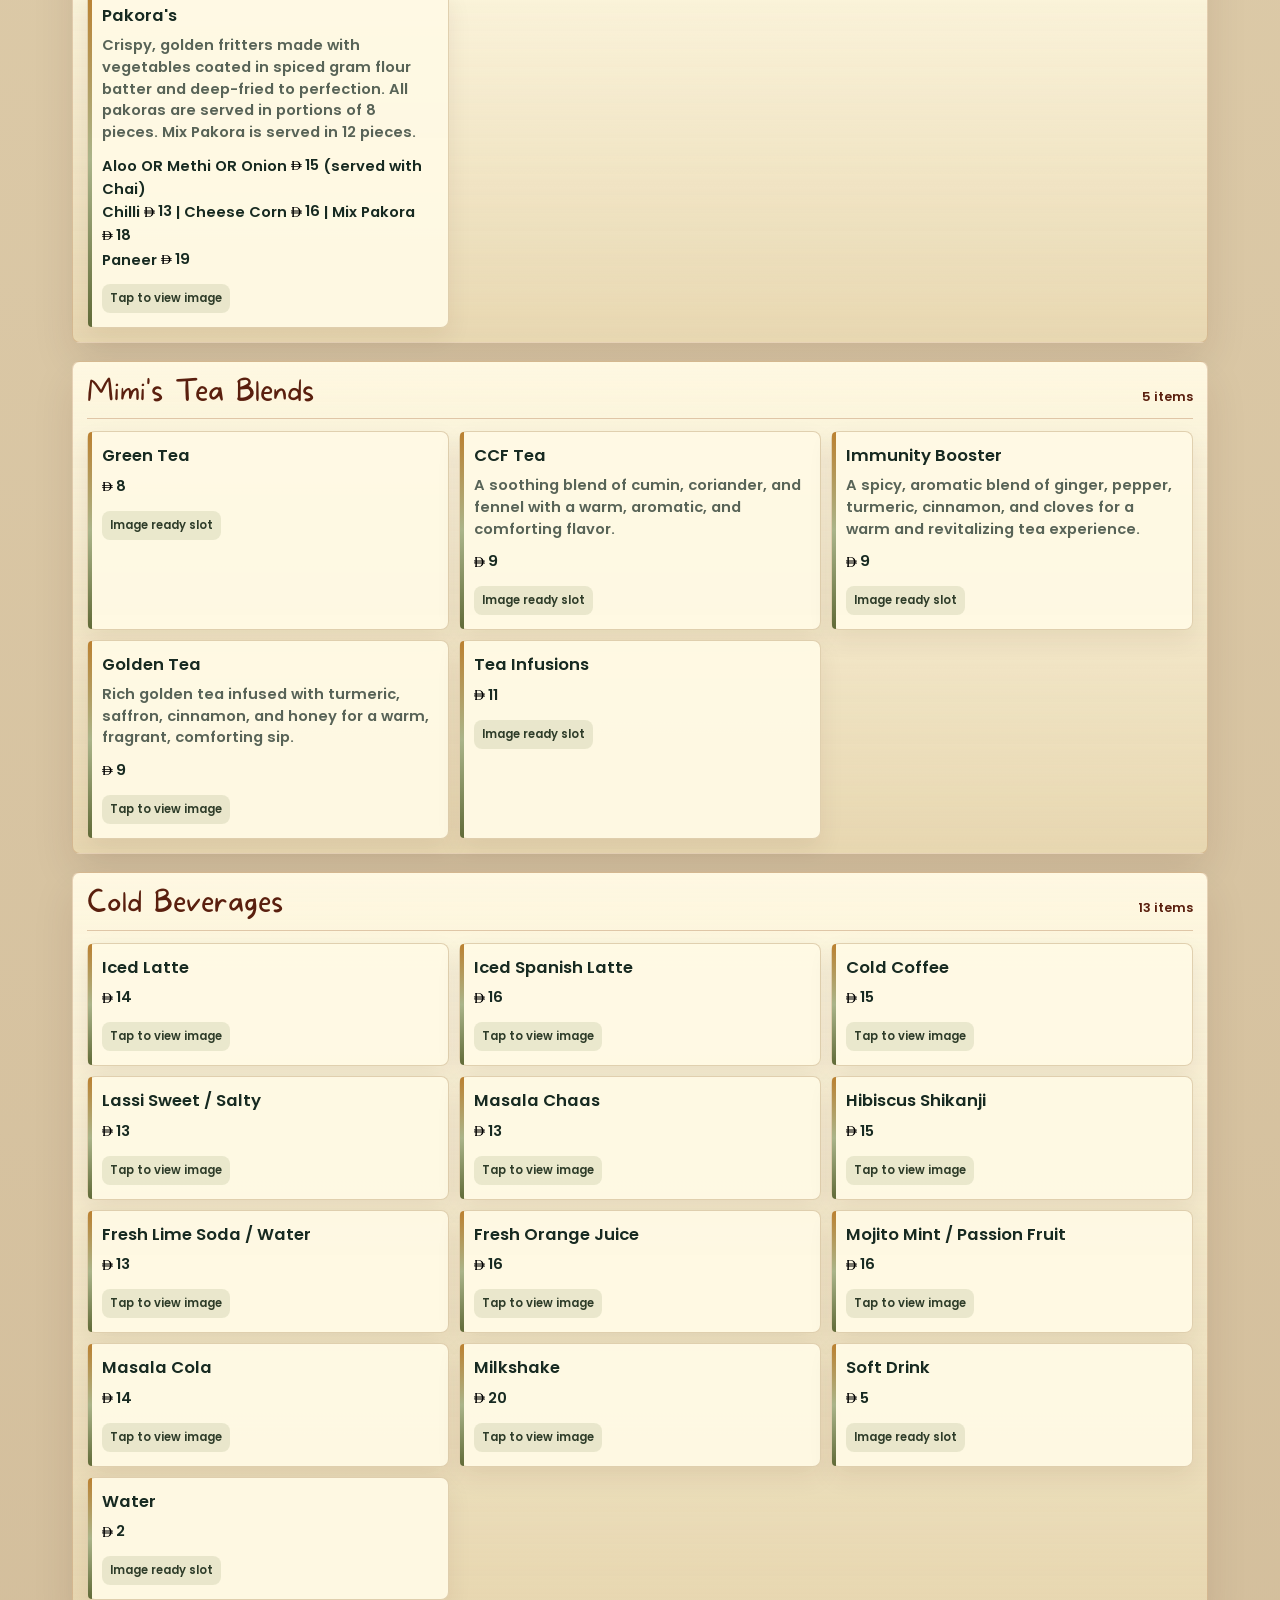
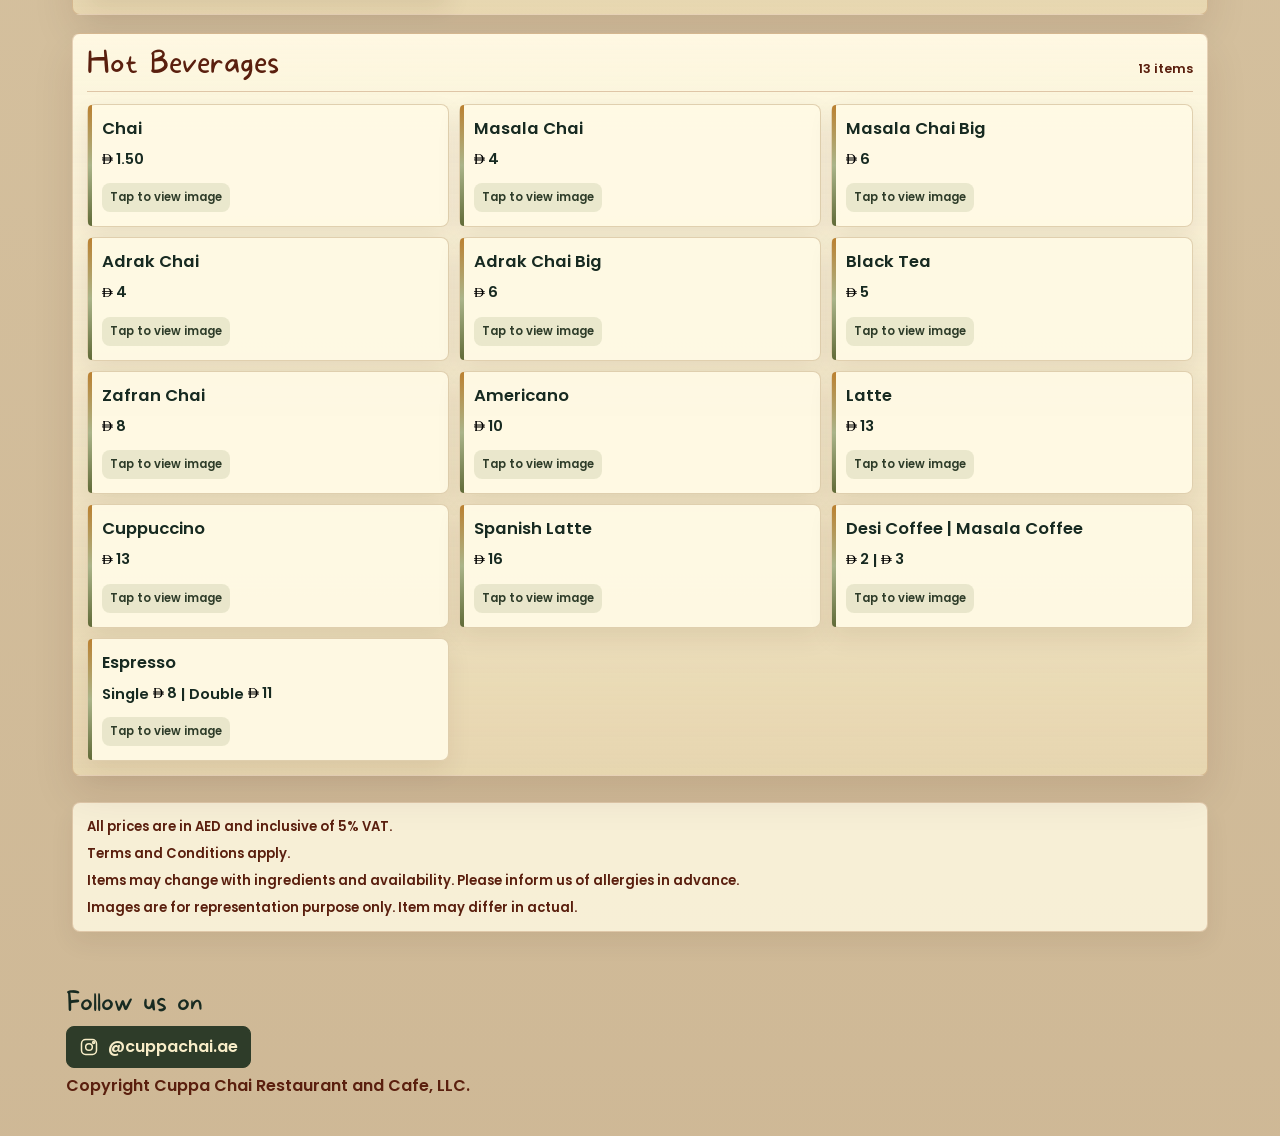
==== commit ba7df9e9: "Publish October 26 specials poster" ====
--- a/index.html
+++ b/index.html
@@ -46,8 +46,8 @@
       <section id="offers" class="offers-panel offers-panel--poster" aria-label="Today's special">
         <img
           class="offers-poster"
-          src="assets/images/menu-specials-2026-10-25.png"
-          alt="Menu Specials for October 25, 2026: Chicken Shami Kebab, Kheer Puri Chana, and Breakfast Special"
+          src="assets/images/menu-specials-2026-10-26.png"
+          alt="Menu Specials for October 26, 2026: Chicken Shami Kebab, Kheer Puri Chana, and Breakfast Special"
           width="480"
           height="600"
         />
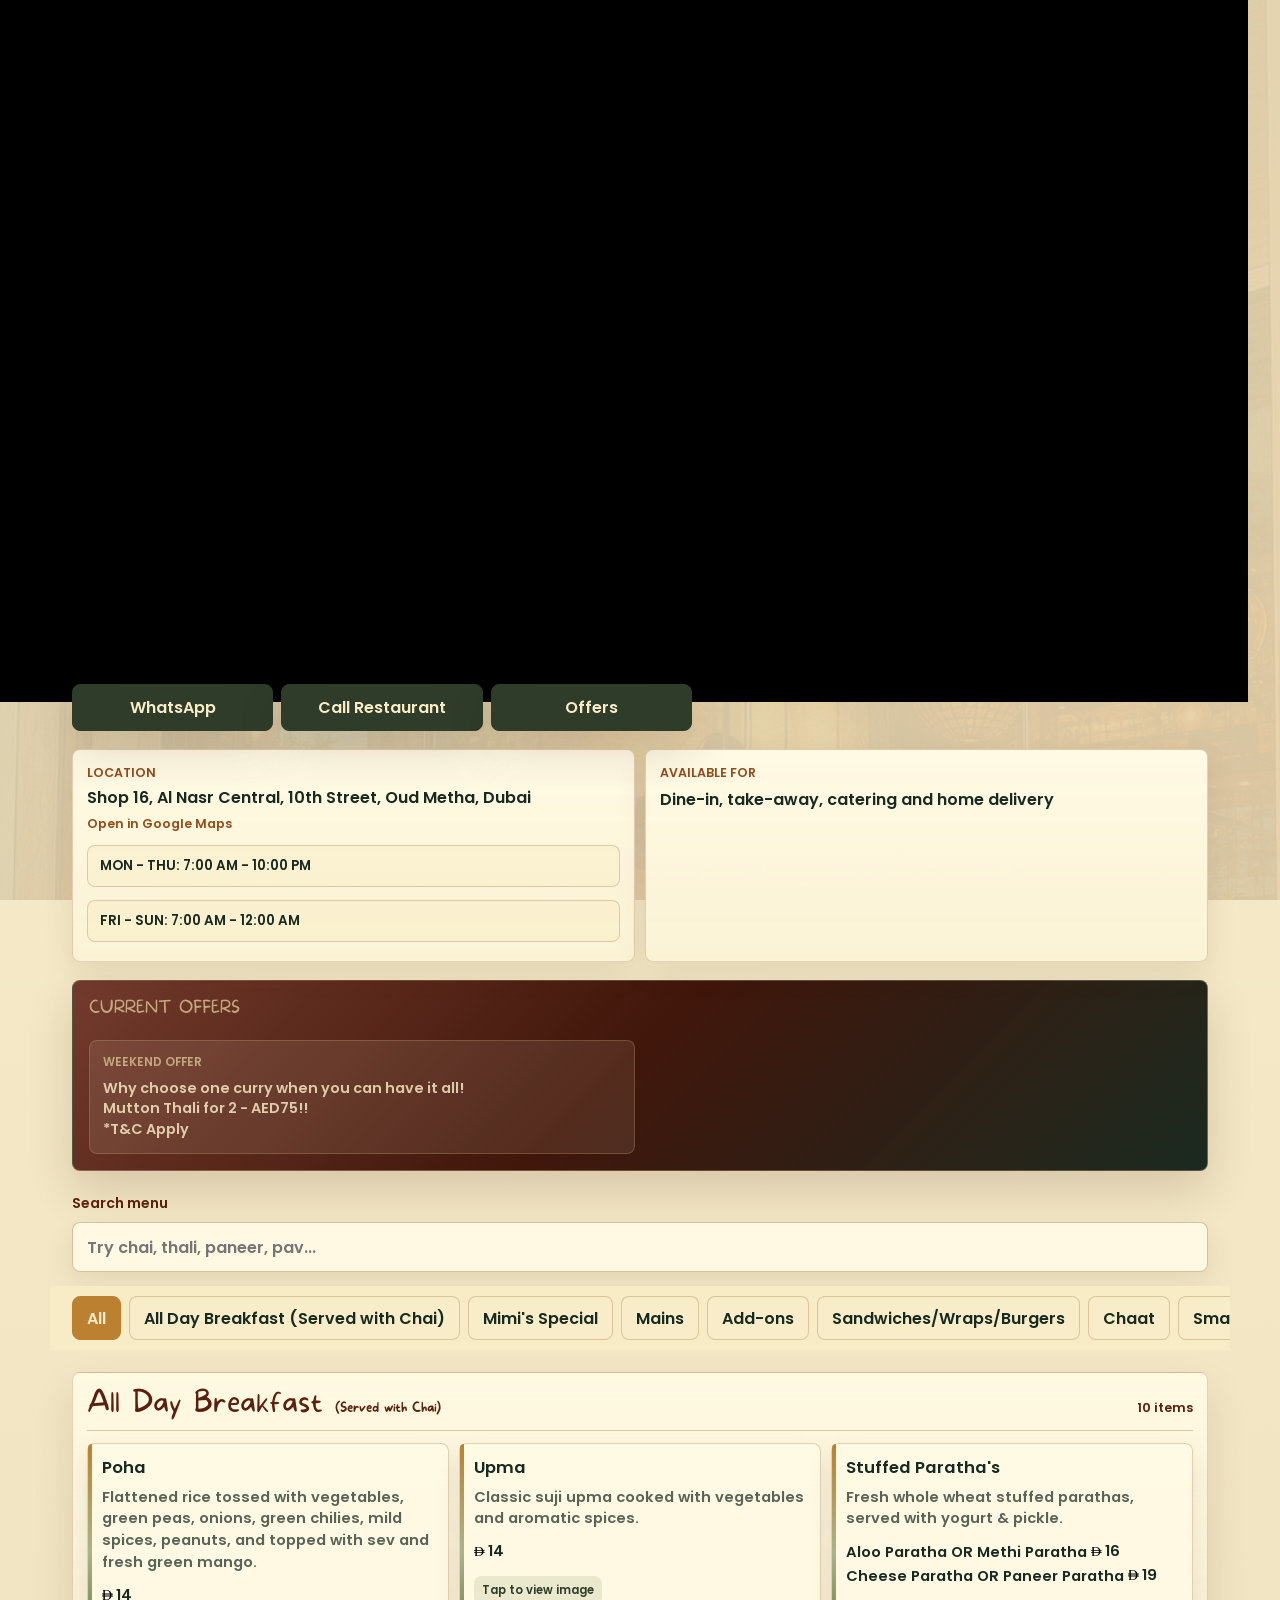
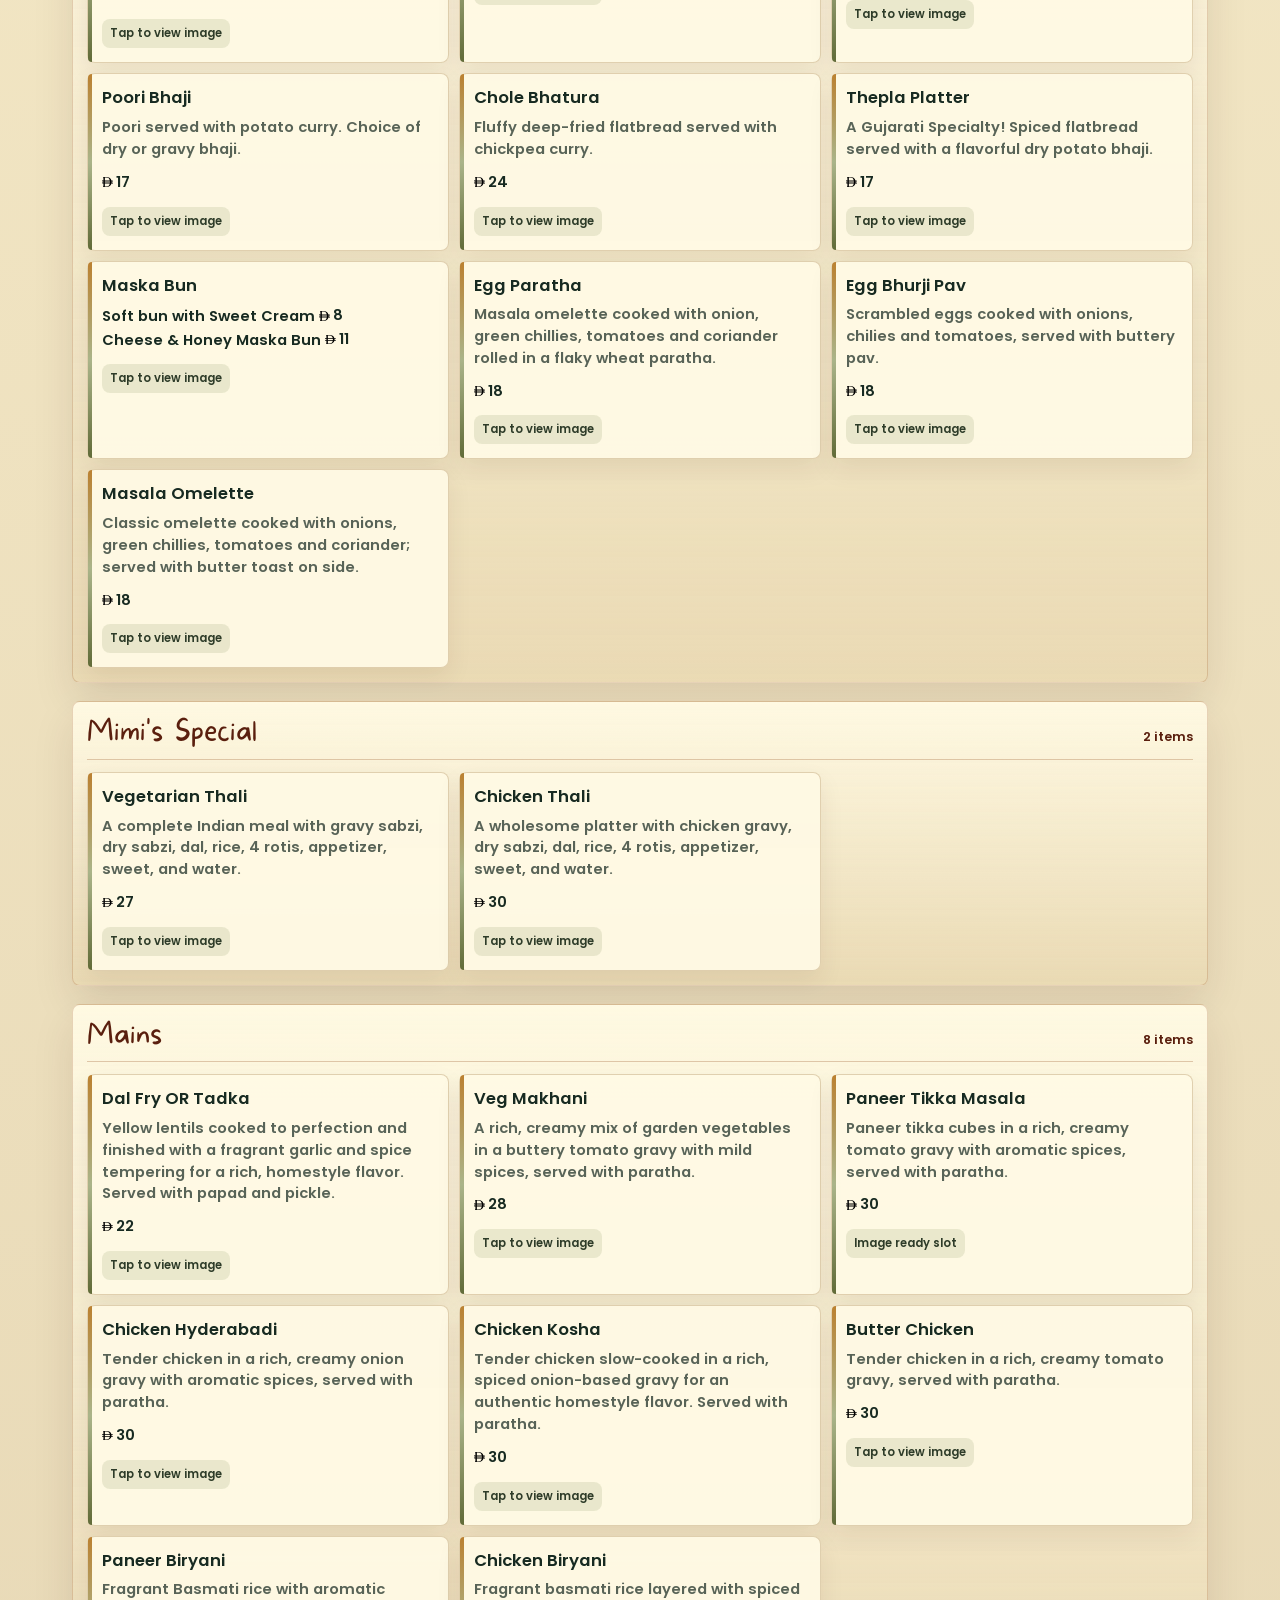
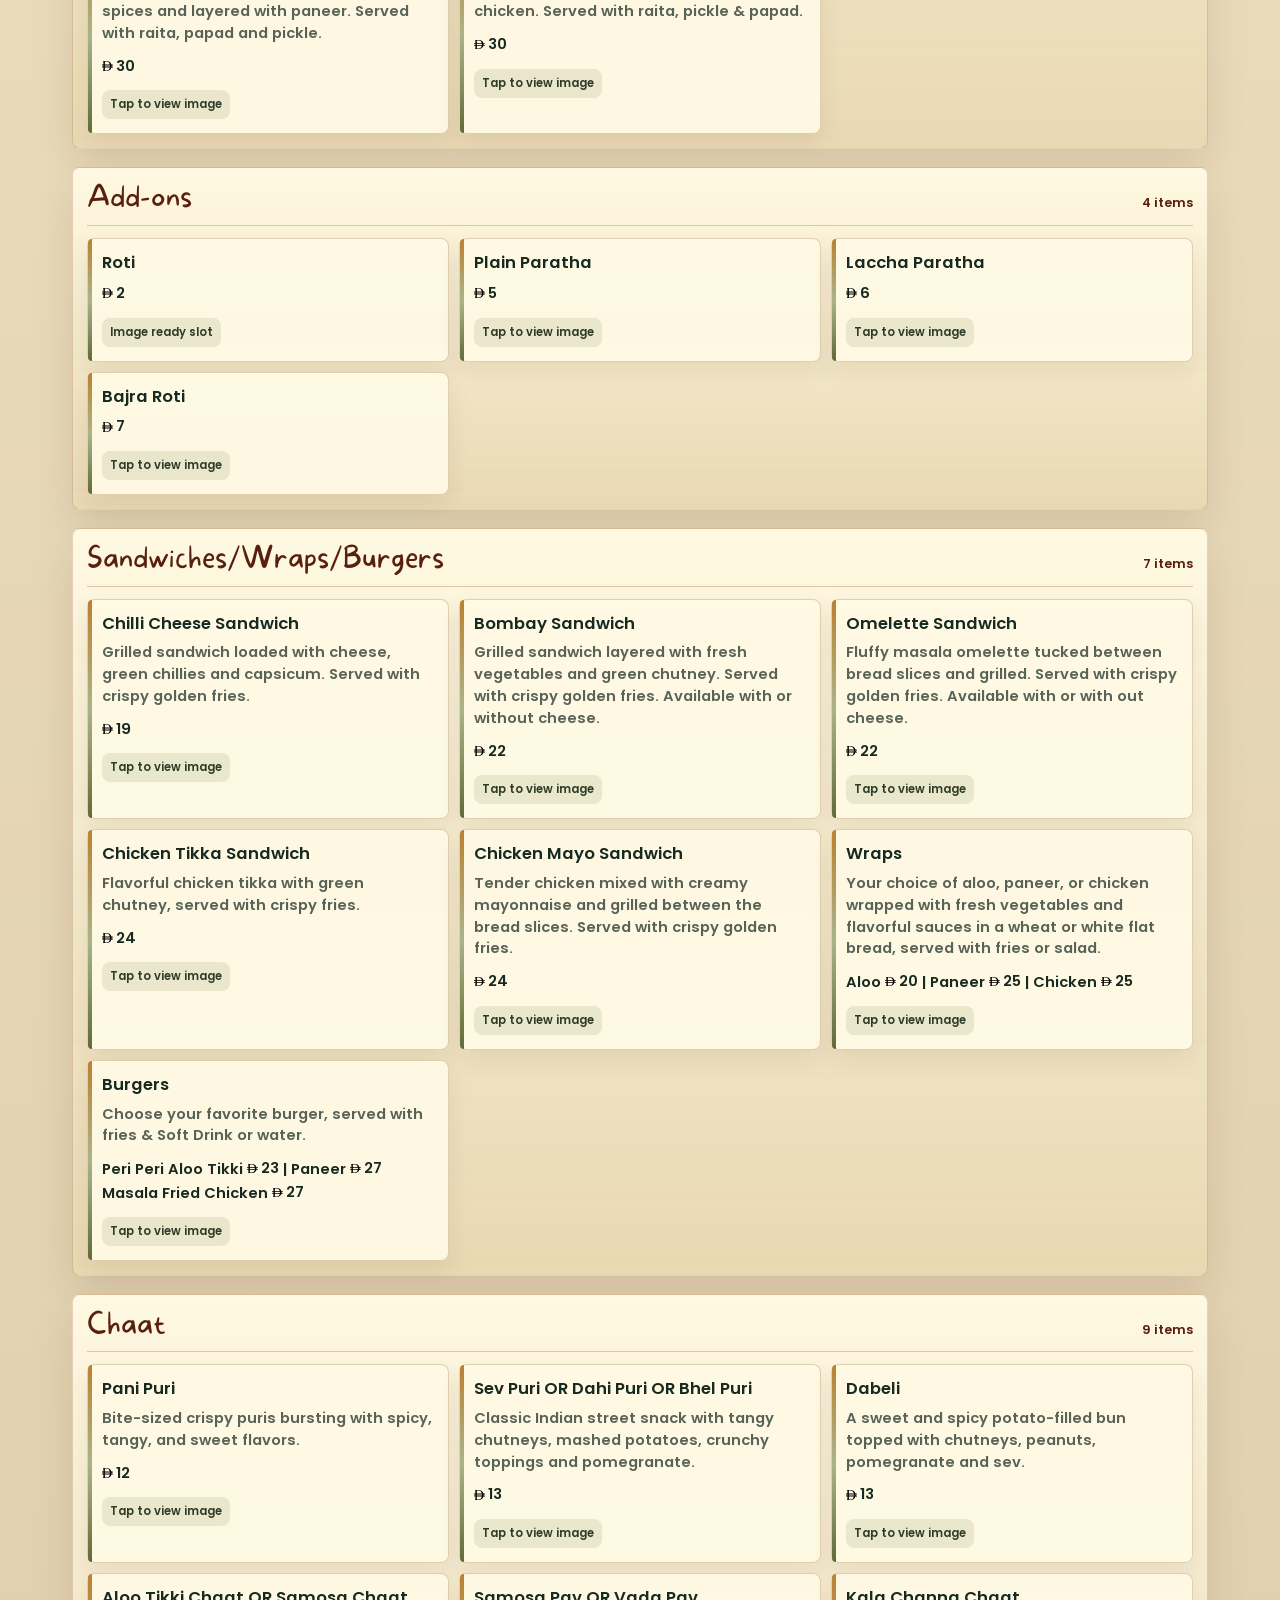
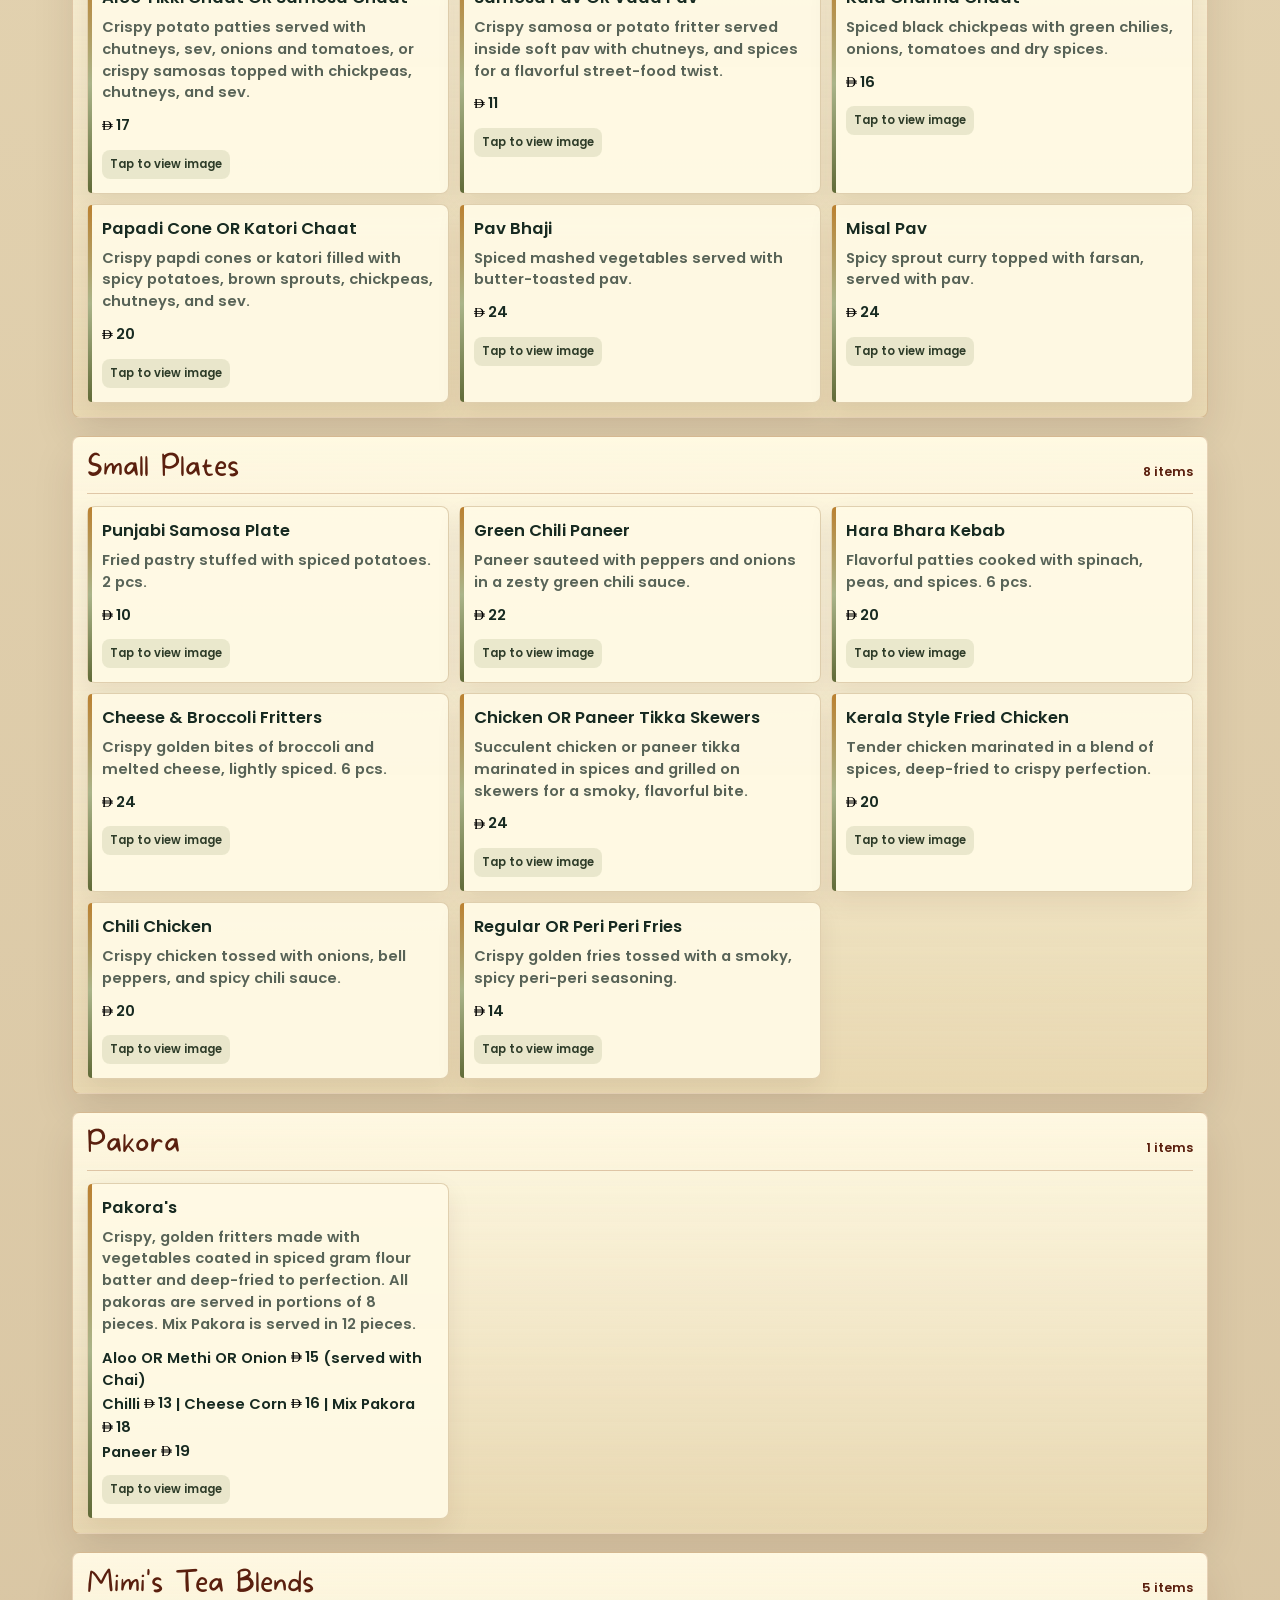
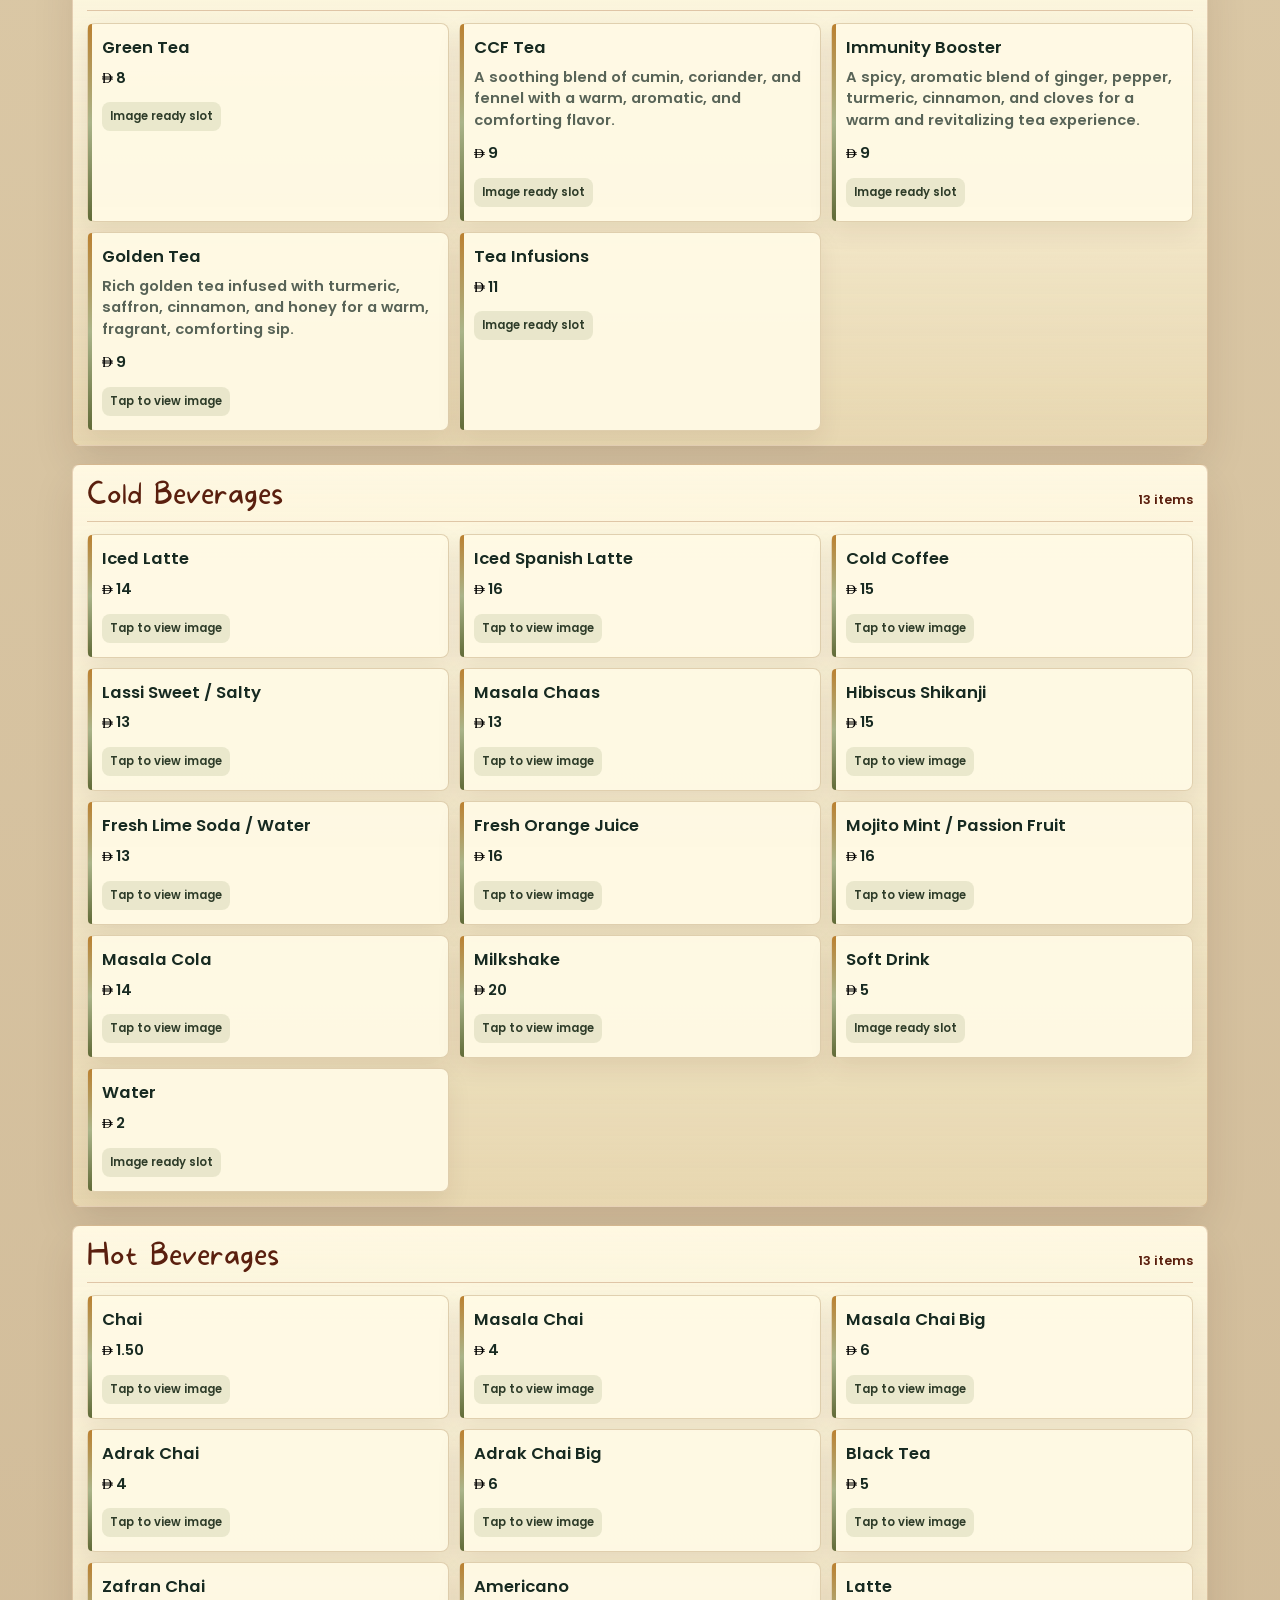
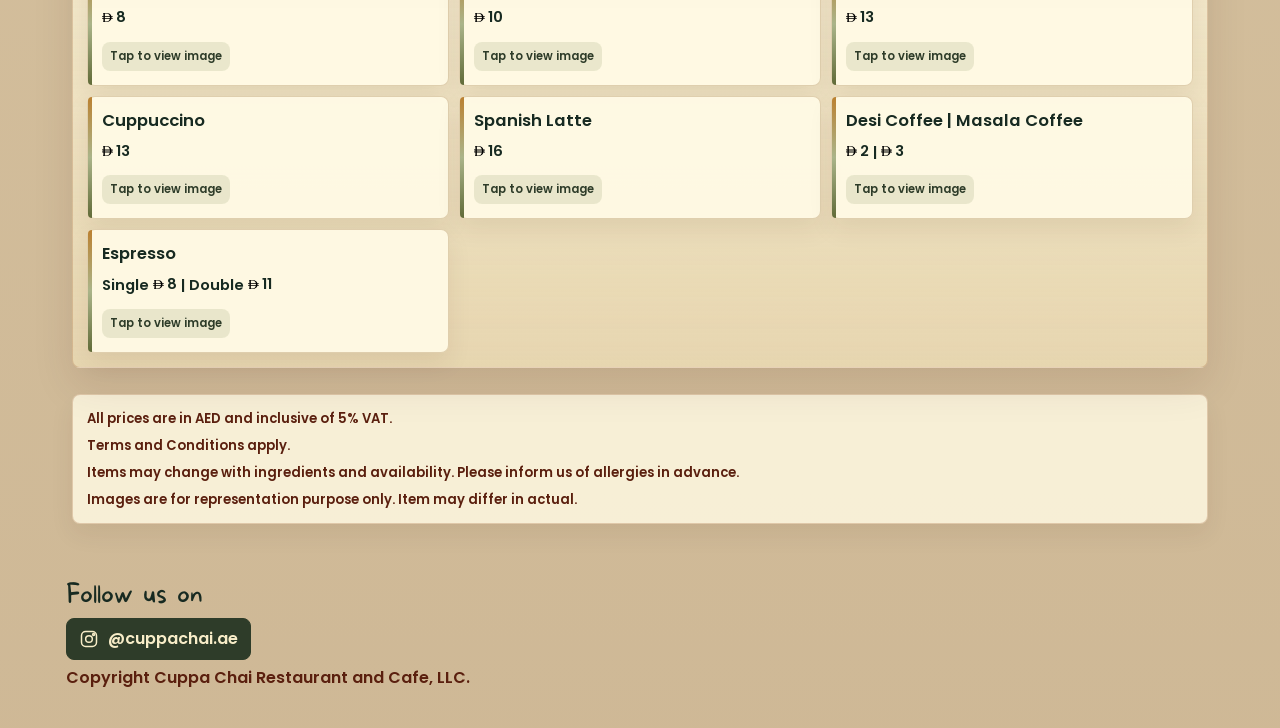
==== commit eb62bd45: "Revert "Replace offers section with today's special poster" This reverts commit abde57fd6be48149aeaa" ====
--- a/index.html
+++ b/index.html
@@ -43,14 +43,11 @@
         </article>
       </section>
 
-      <section id="offers" class="offers-panel offers-panel--poster" aria-label="Today's special">
-        <img
-          class="offers-poster"
-          src="assets/images/menu-specials-2026-10-26.png"
-          alt="Menu Specials for October 26, 2026: Chicken Shami Kebab, Kheer Puri Chana, and Breakfast Special"
-          width="480"
-          height="600"
-        />
+      <section id="offers" class="offers-panel" aria-label="Current offers">
+        <div>
+          <p class="eyebrow">Current Offers</p>
+        </div>
+        <div class="offers-grid" id="offers-grid"></div>
       </section>
 
       <section class="search-panel">
--- a/styles.css
+++ b/styles.css
@@ -313,23 +313,6 @@
   box-shadow: var(--shadow);
 }
 
-.offers-panel--poster {
-  display: flex;
-  justify-content: center;
-  border: 0;
-  margin: 18px auto 6px;
-  padding: 0;
-  background: transparent;
-  box-shadow: none;
-}
-
-.offers-poster {
-  display: block;
-  width: min(100%, 480px);
-  height: auto;
-  border-radius: 4px;
-}
-
 .offers-panel h2 {
   margin-bottom: 0;
   font-size: 1.95rem;
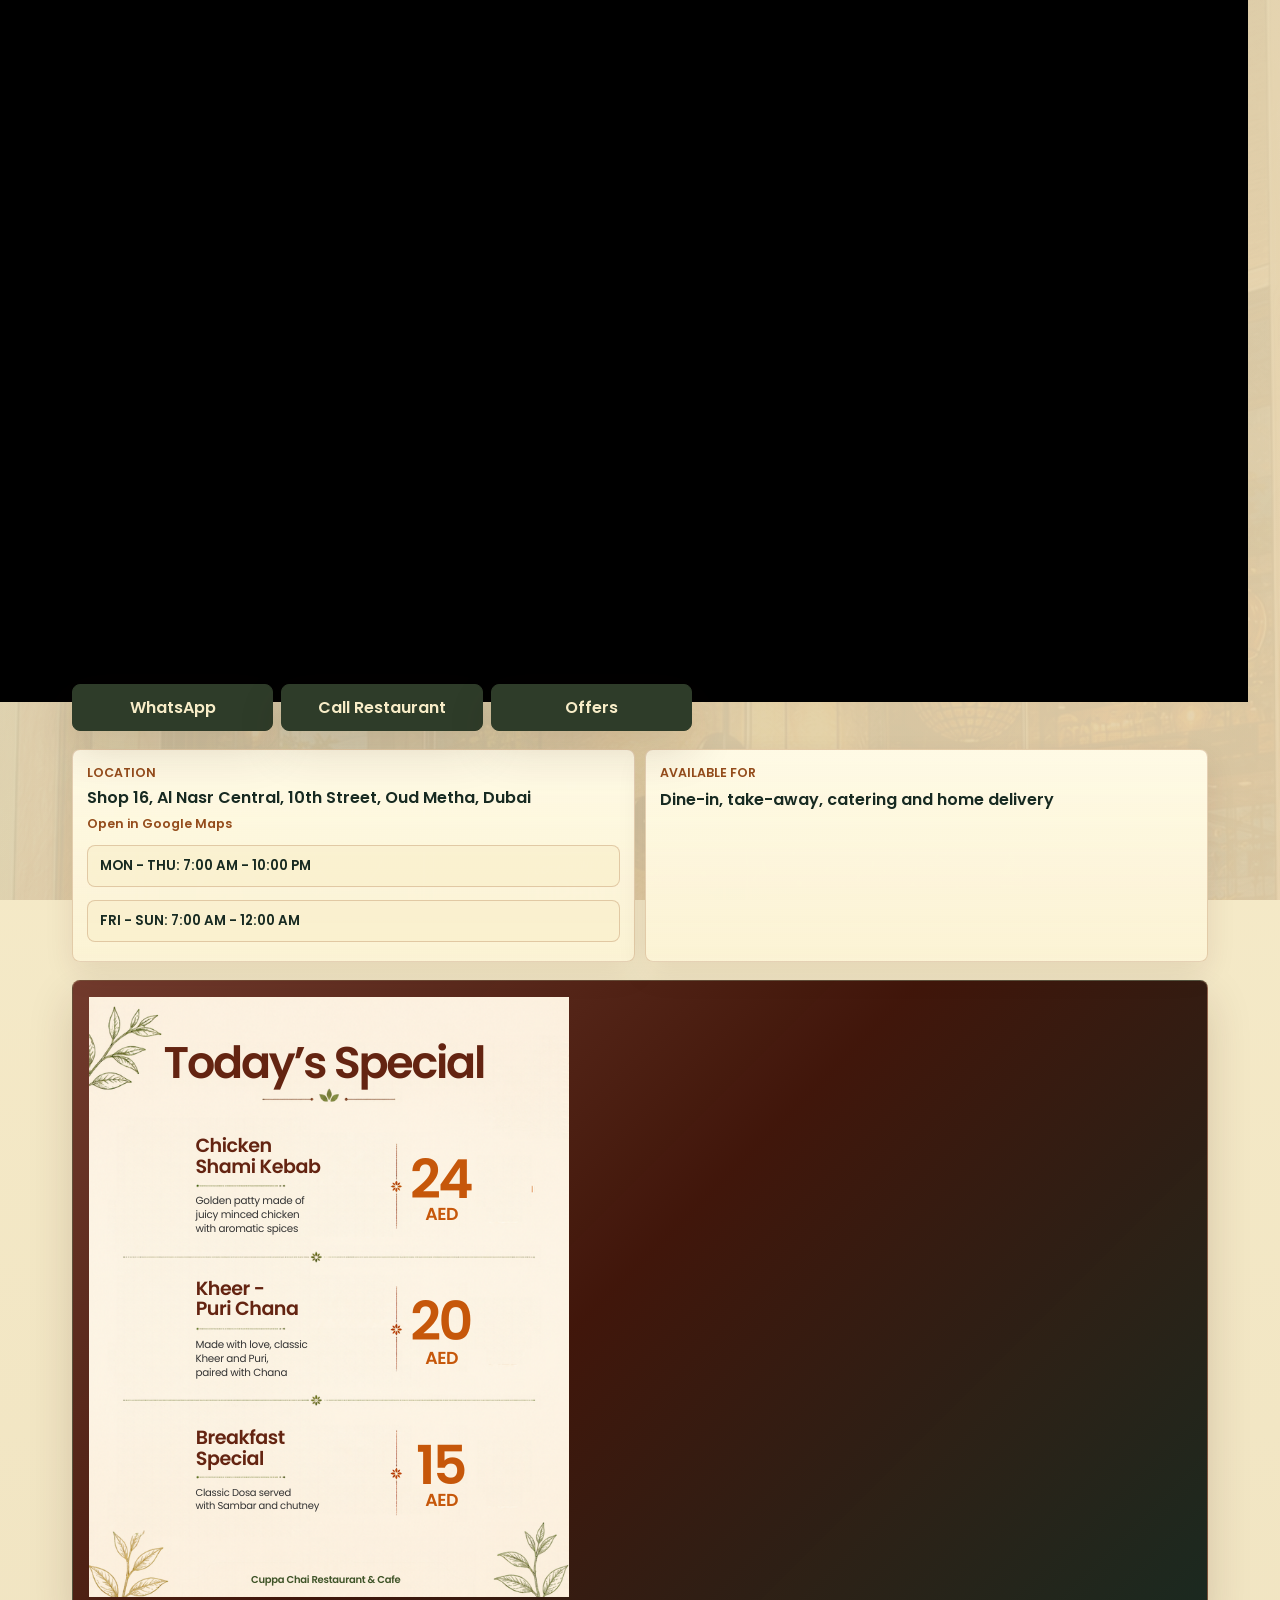
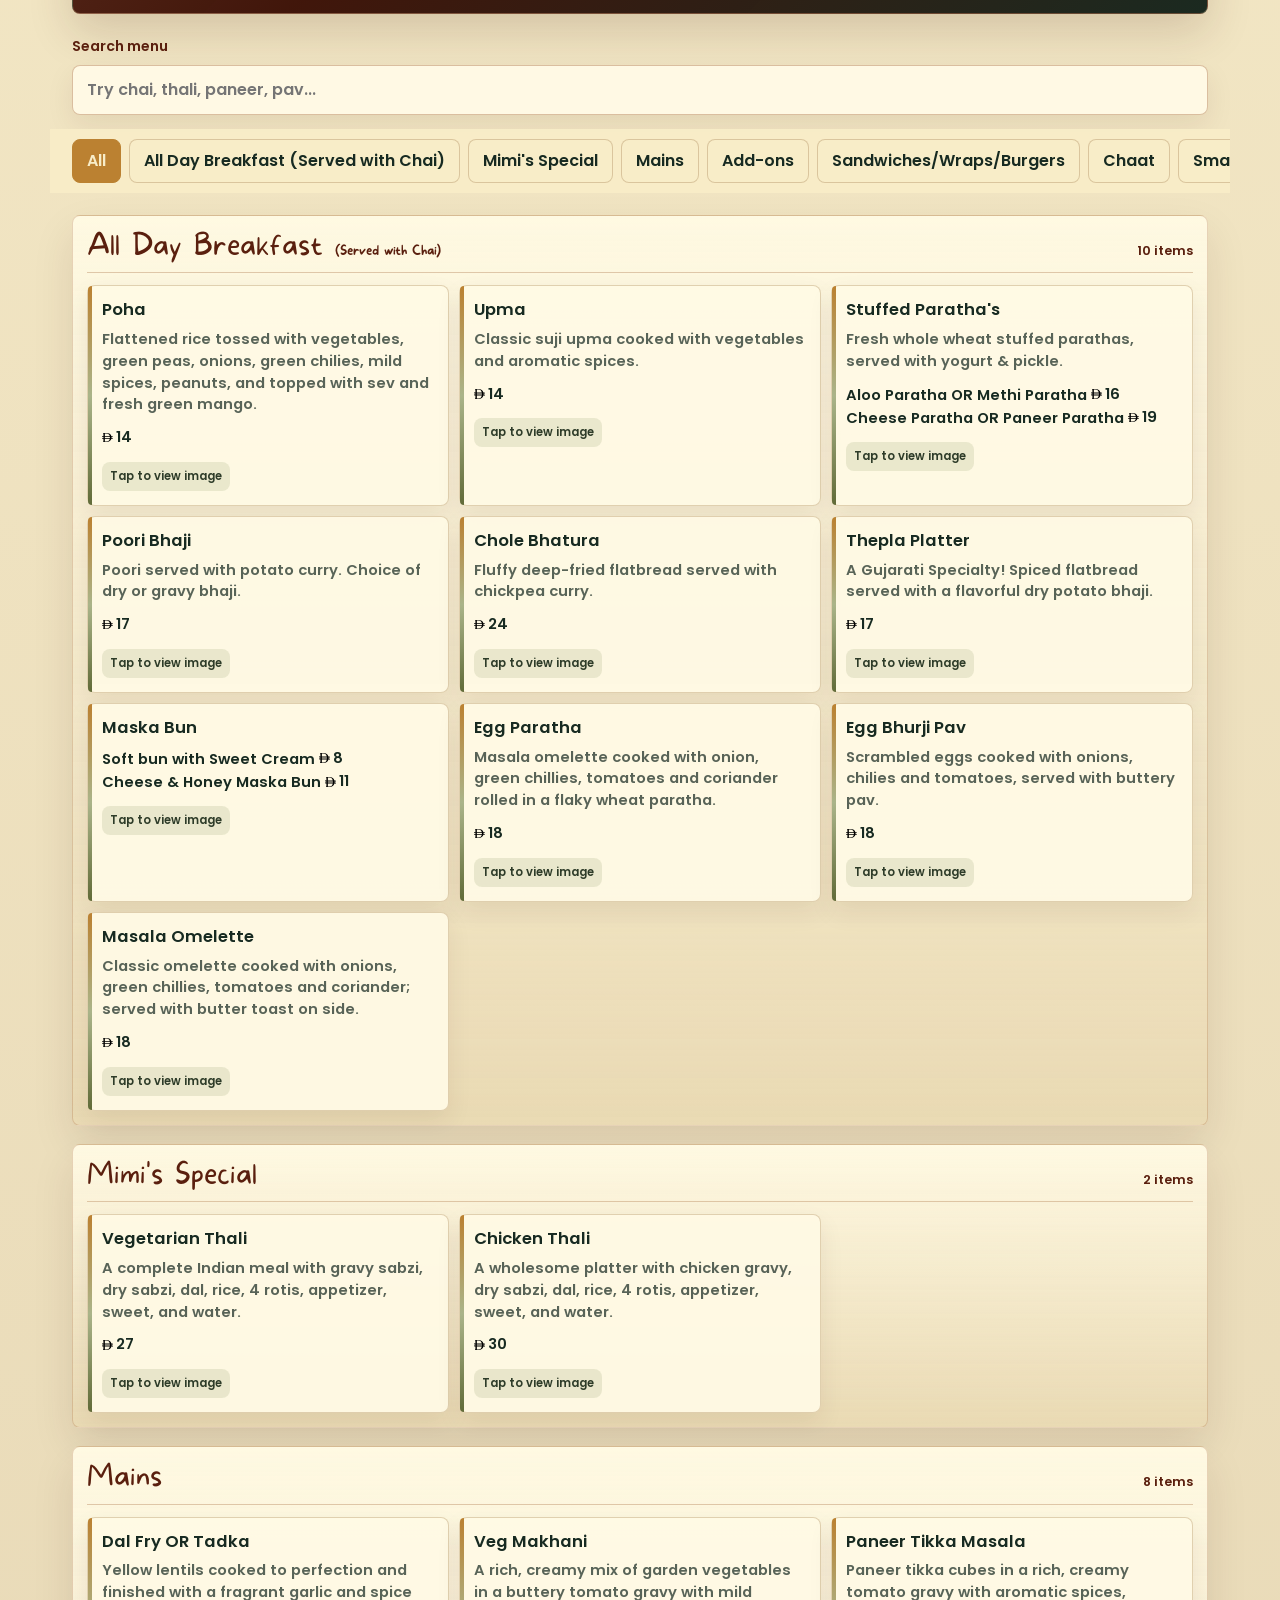
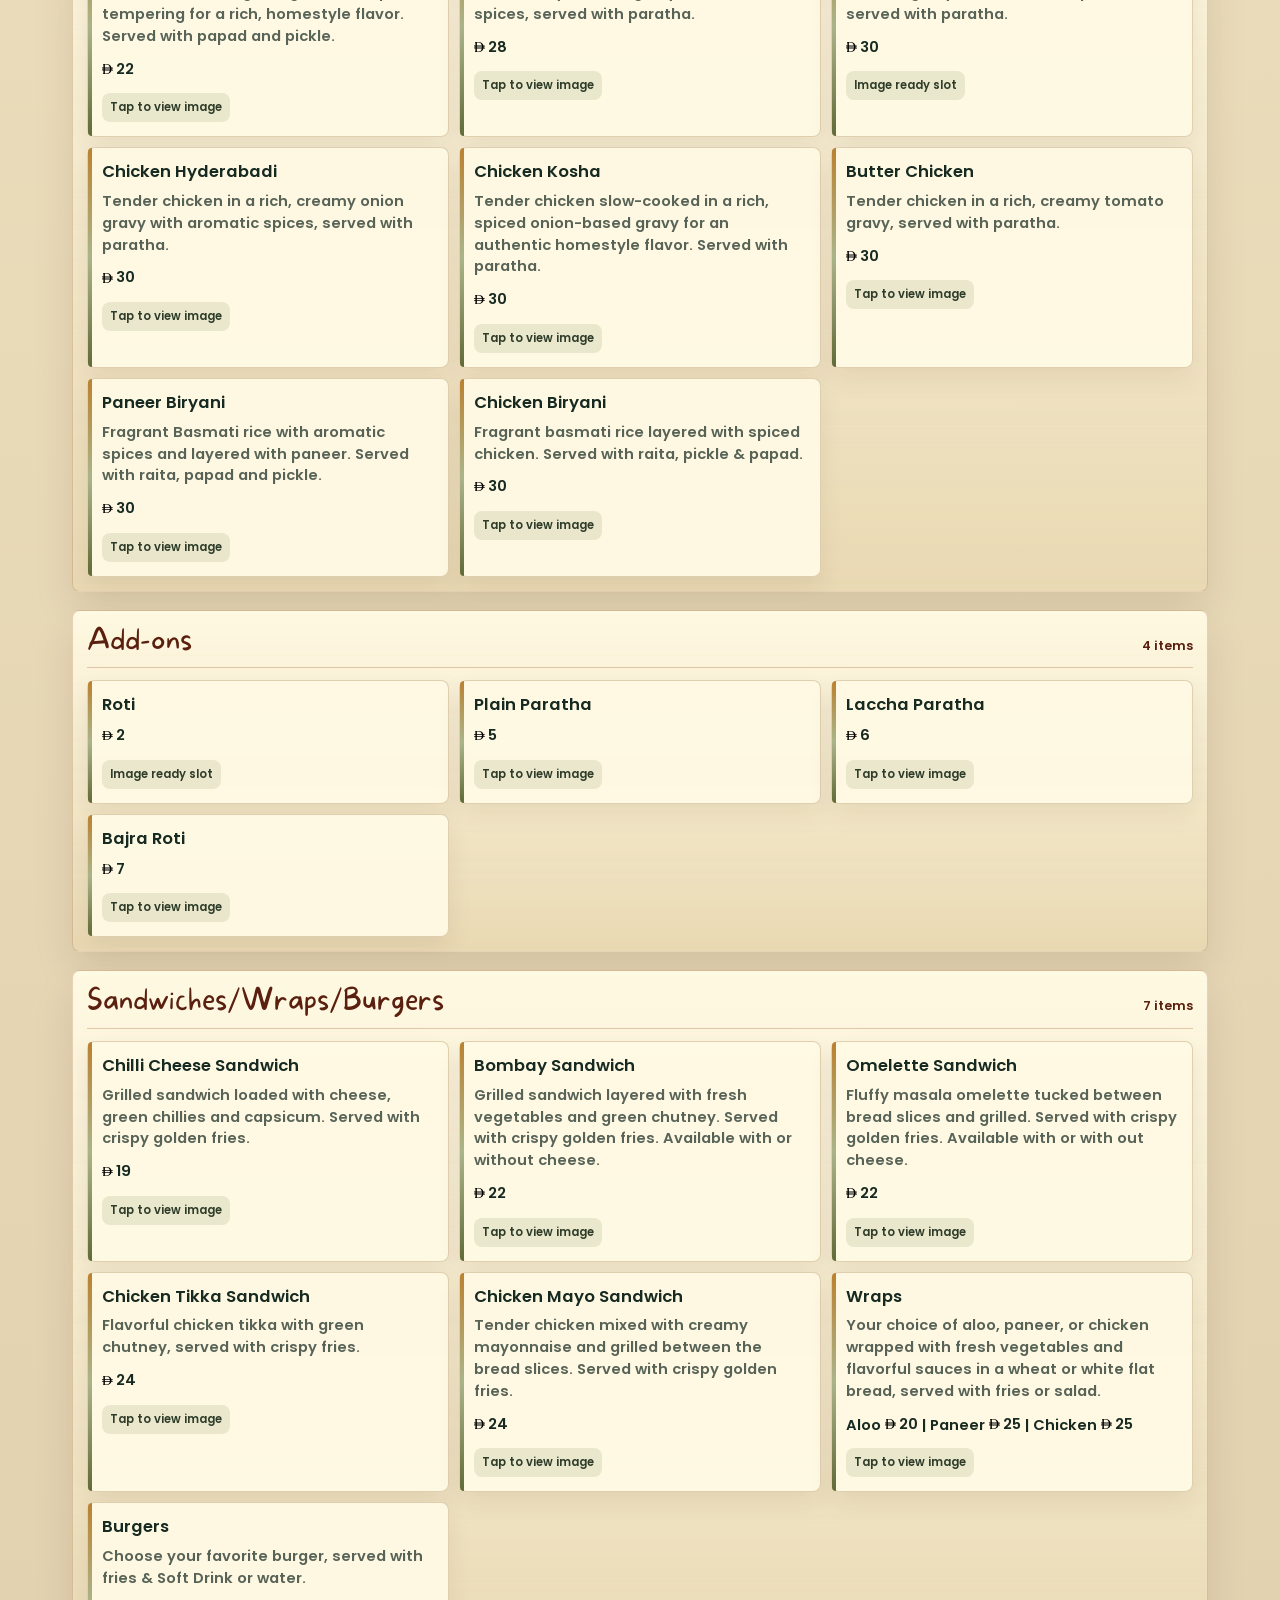
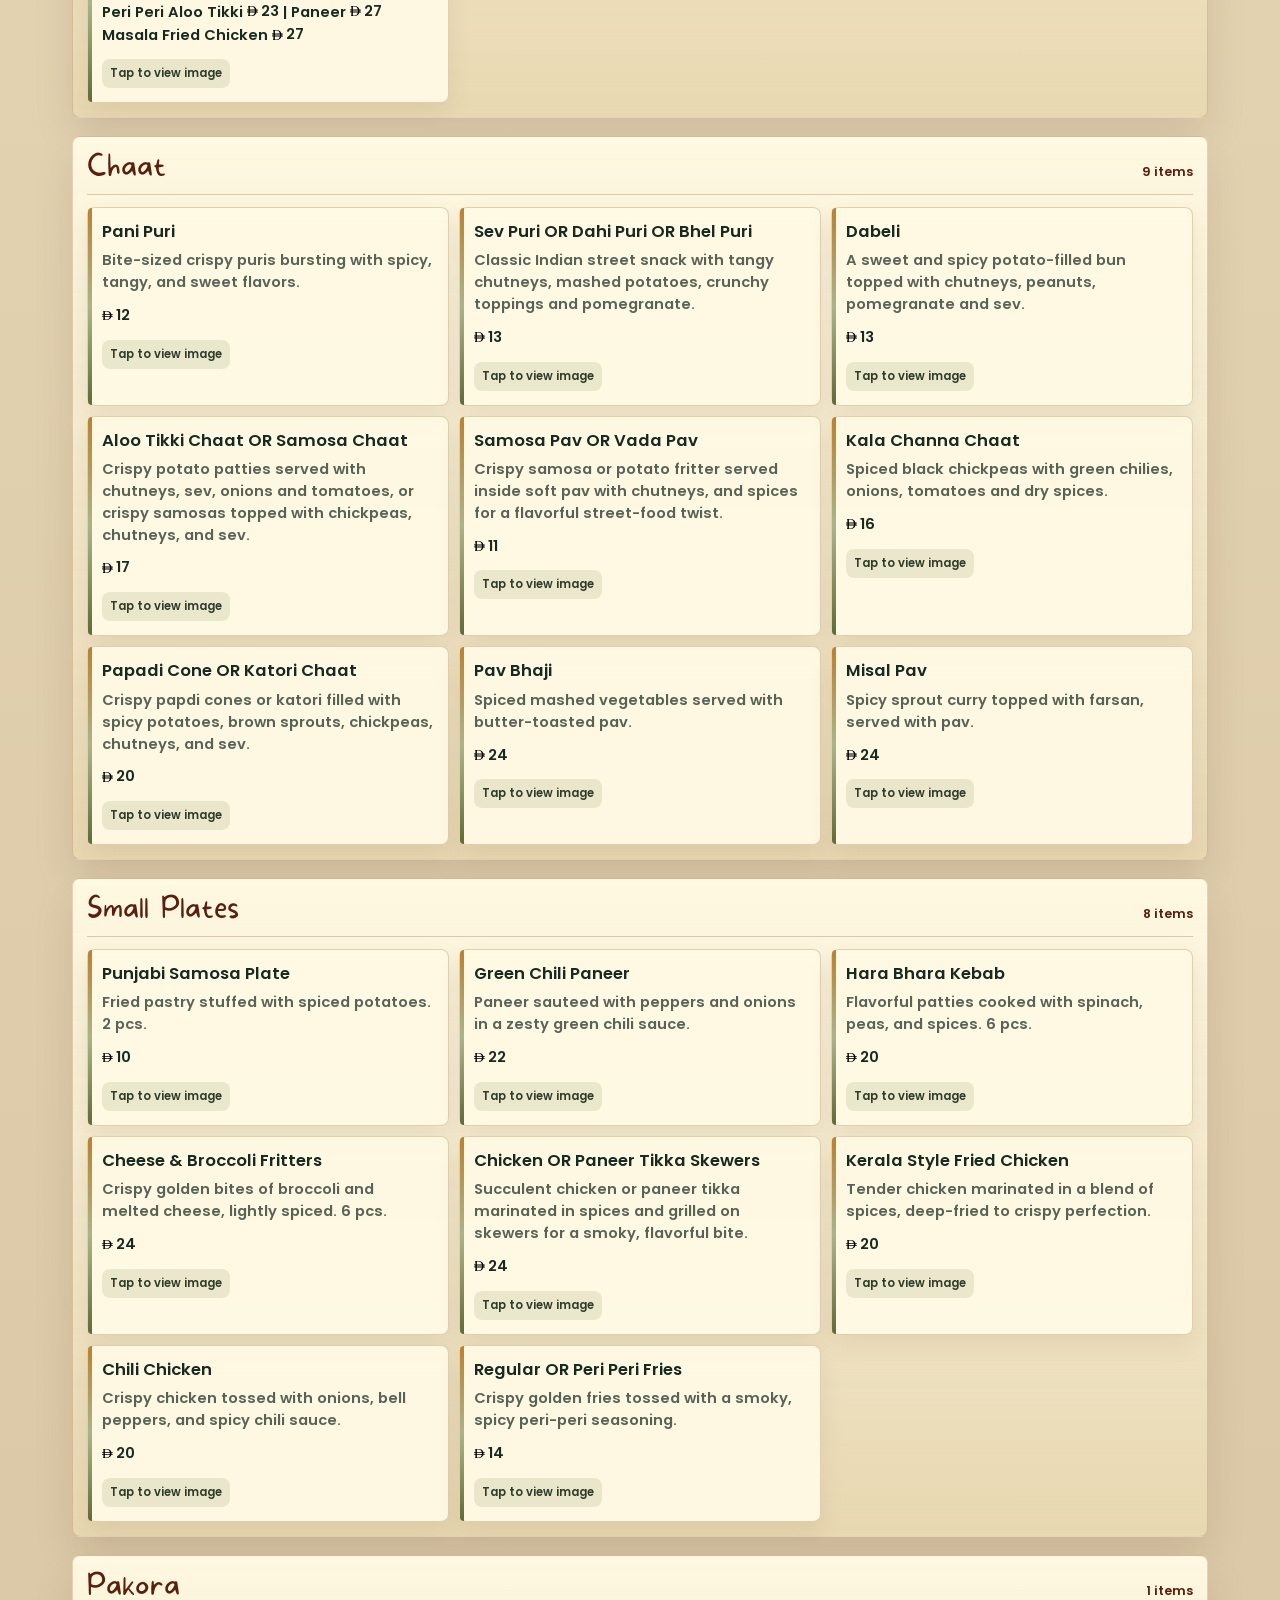
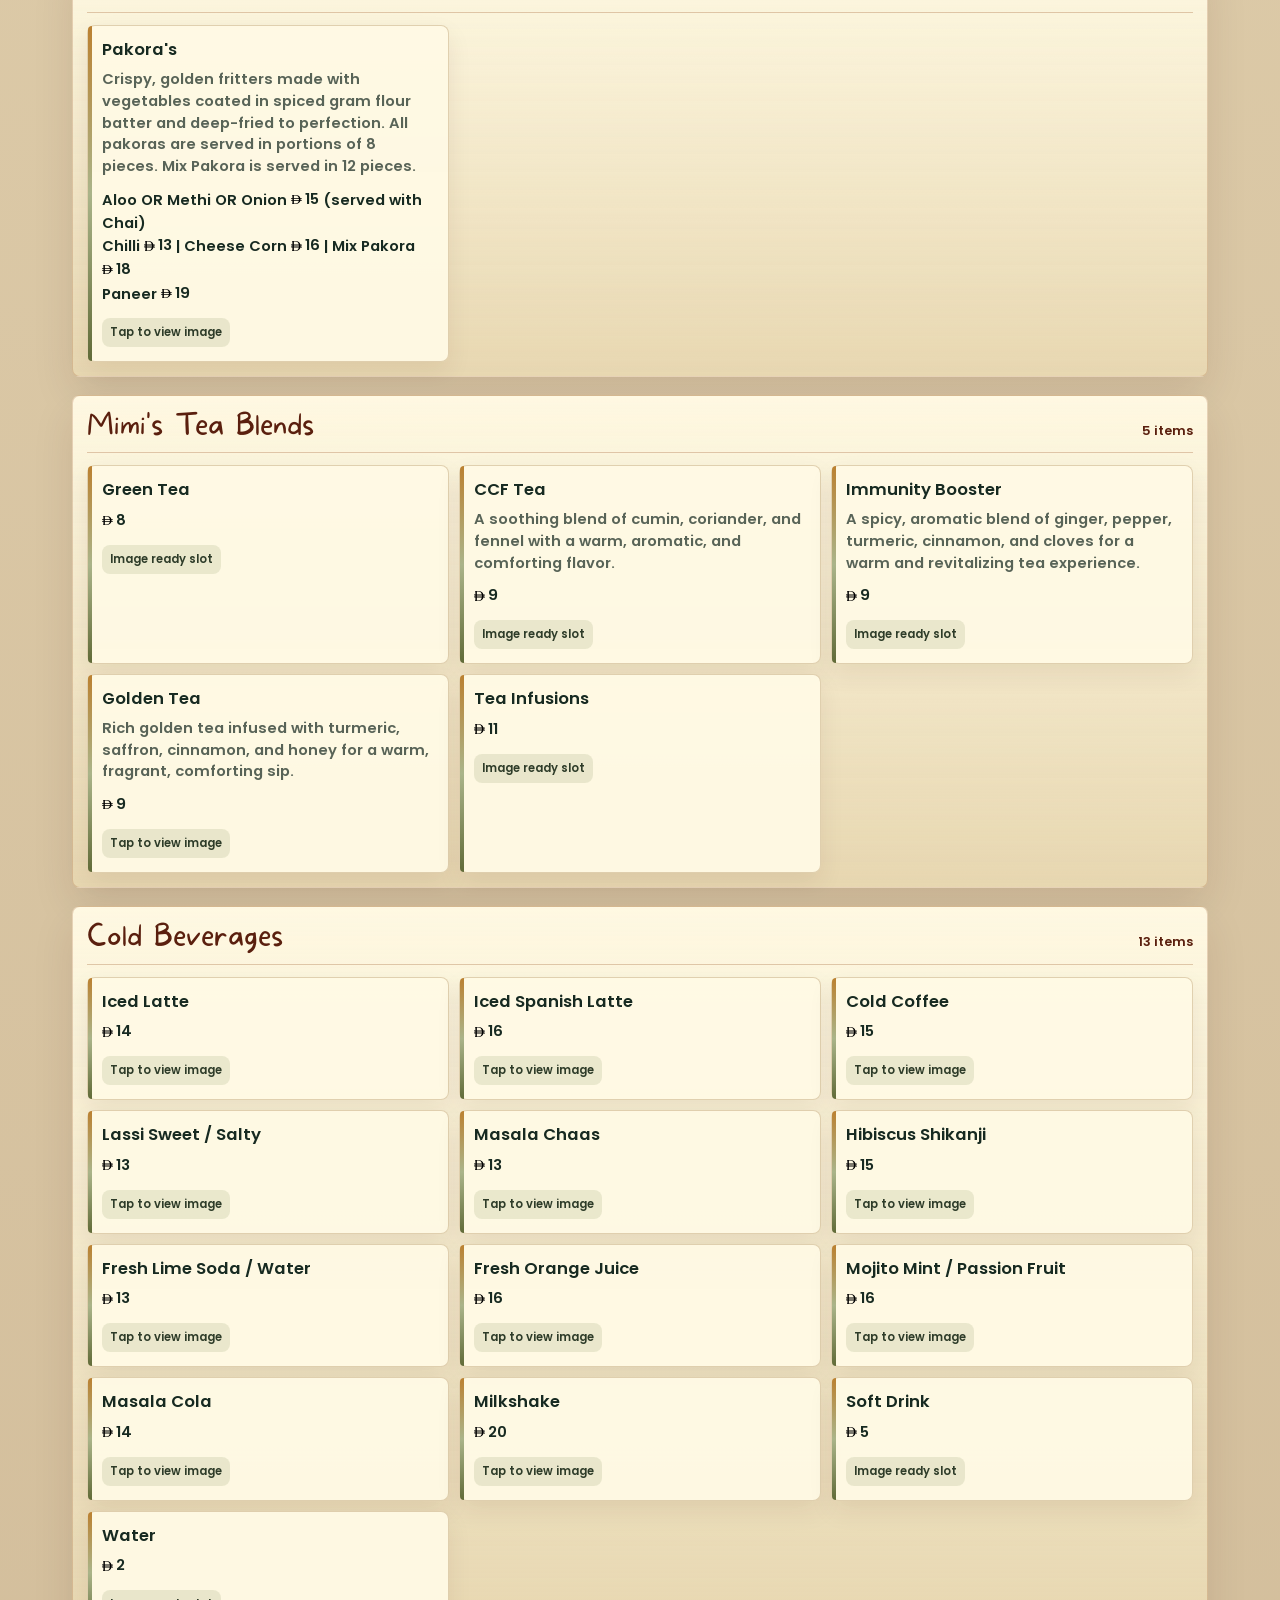
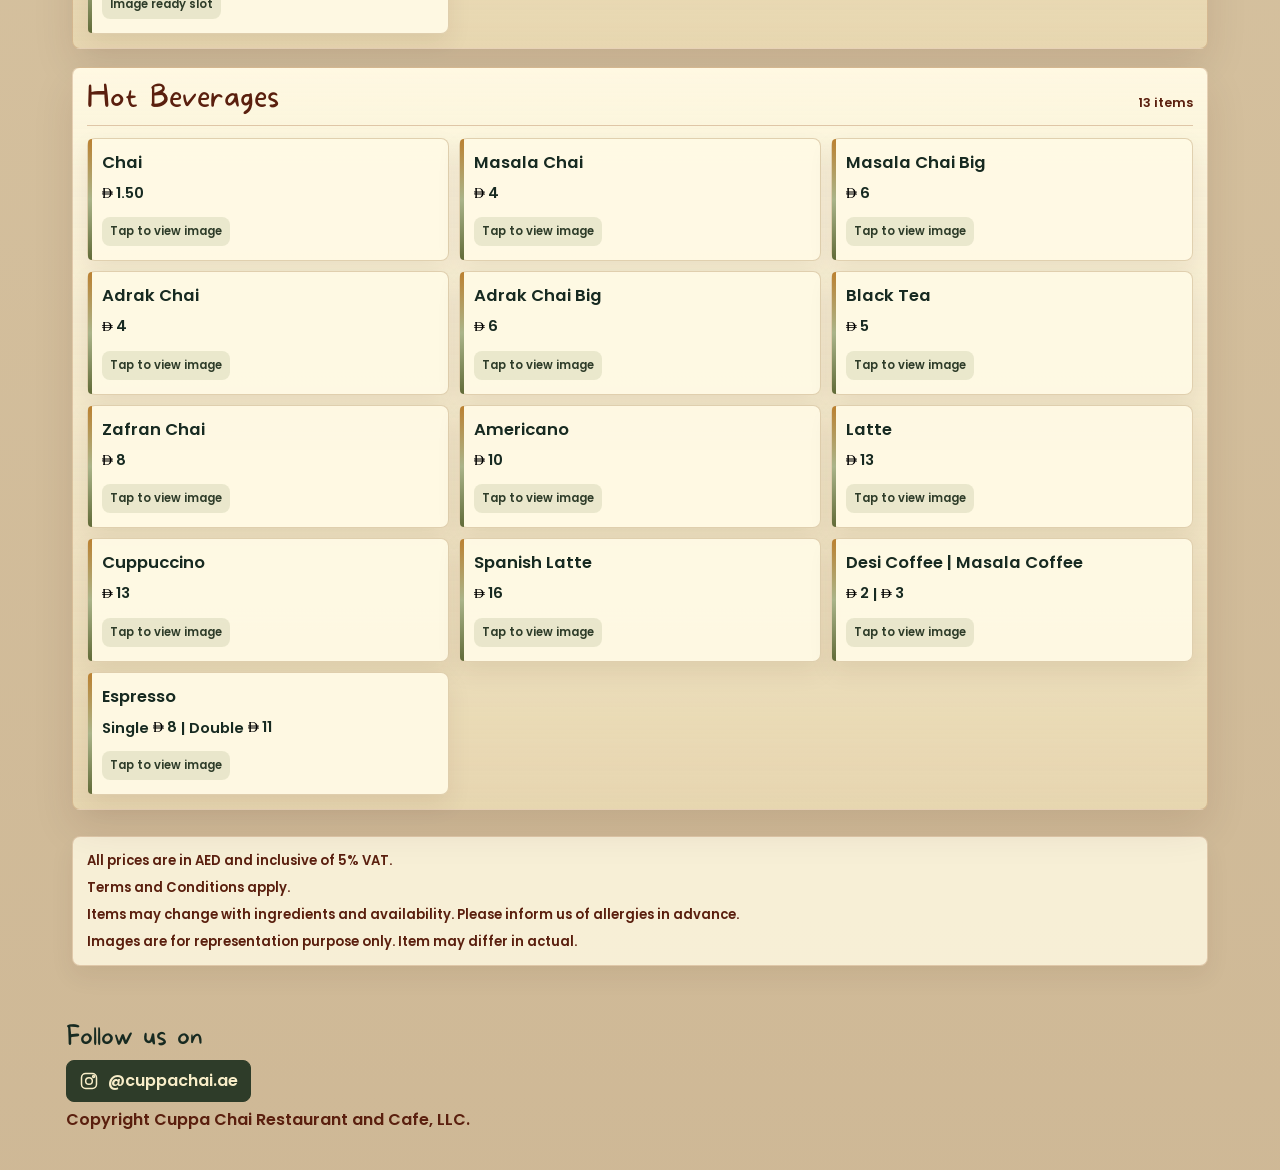
==== commit 5304f886: "Revert "Publish updated October 25 specials poster" This reverts commit 7097396fe094c41798e45424916d" ====
--- a/index.html
+++ b/index.html
@@ -43,11 +43,14 @@
         </article>
       </section>
 
-      <section id="offers" class="offers-panel" aria-label="Current offers">
-        <div>
-          <p class="eyebrow">Current Offers</p>
-        </div>
-        <div class="offers-grid" id="offers-grid"></div>
+      <section id="offers" class="offers-panel offers-panel--poster" aria-label="Today's special">
+        <img
+          class="offers-poster"
+          src="assets/images/todays-special-draft-v2.png"
+          alt="Today's Special: Chicken Shami Kebab, Kheer - Puri Chana, and Breakfast Special"
+          width="480"
+          height="600"
+        />
       </section>
 
       <section class="search-panel">
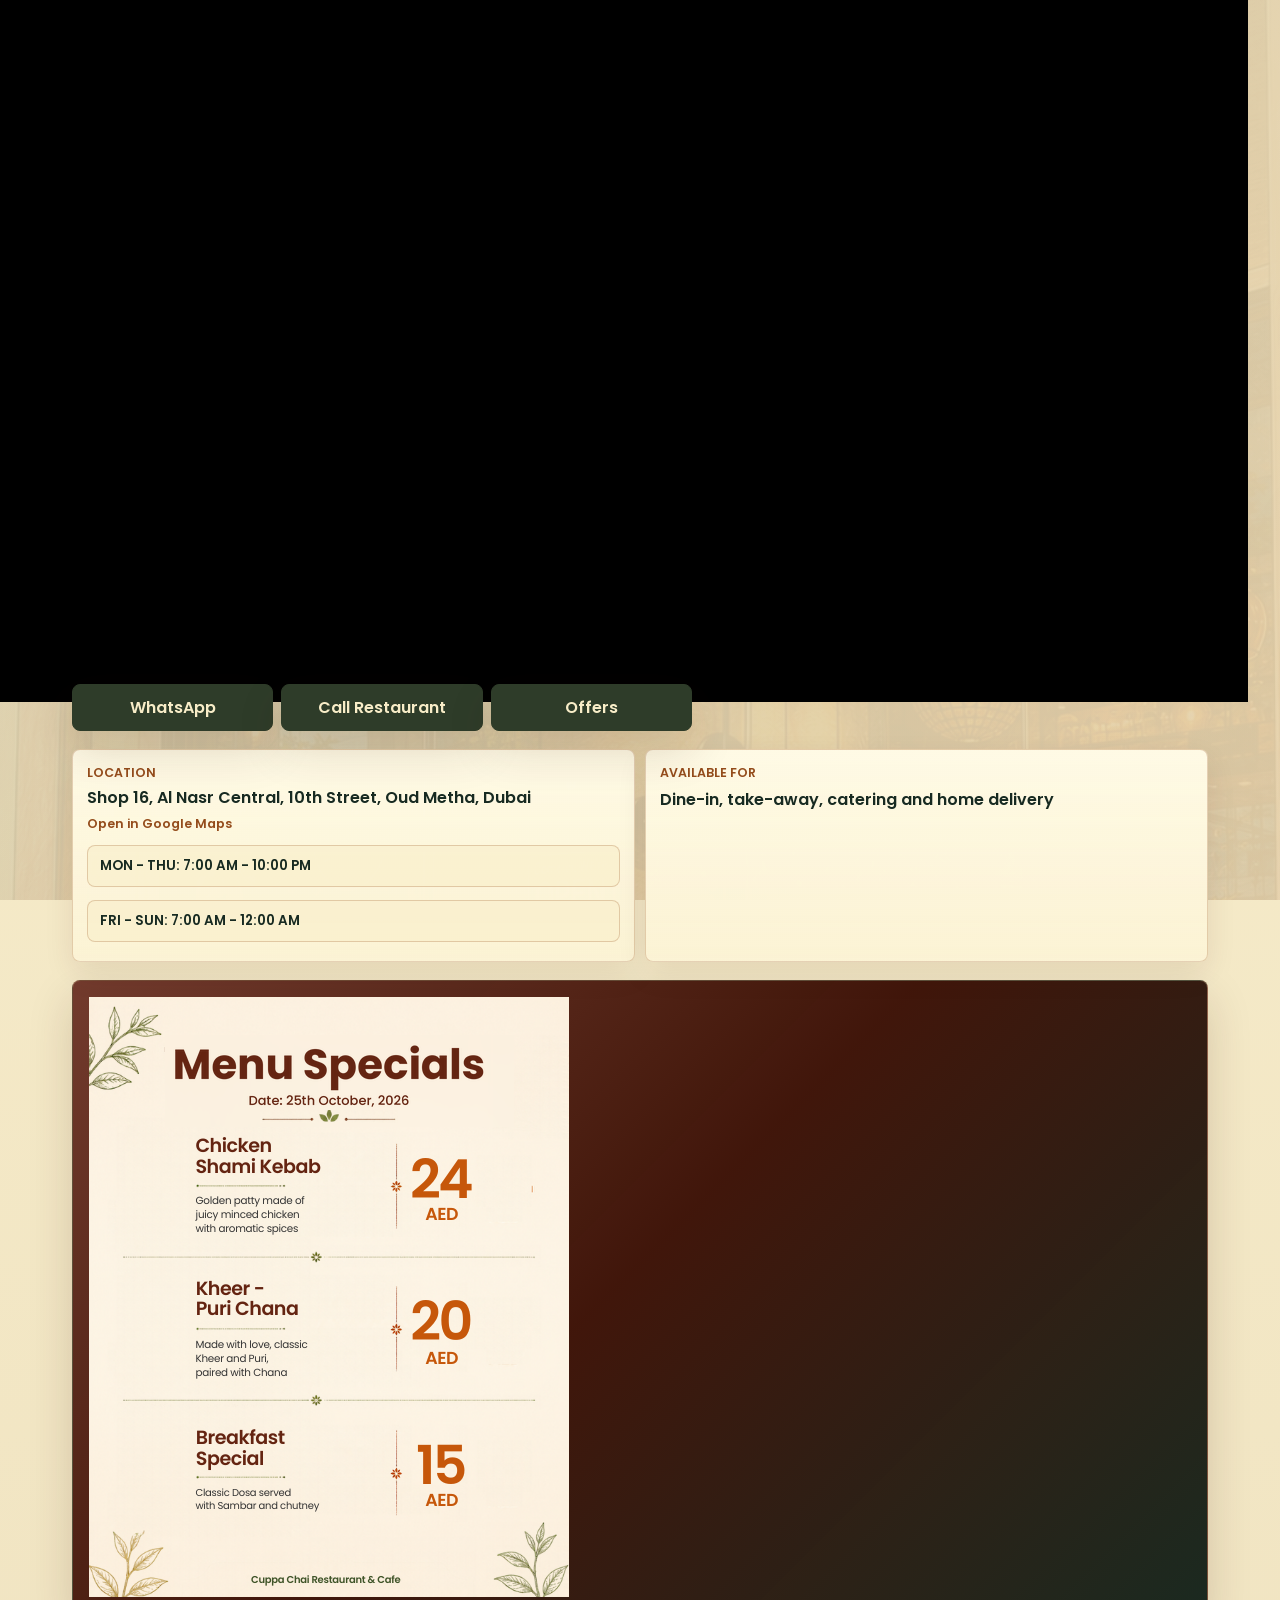
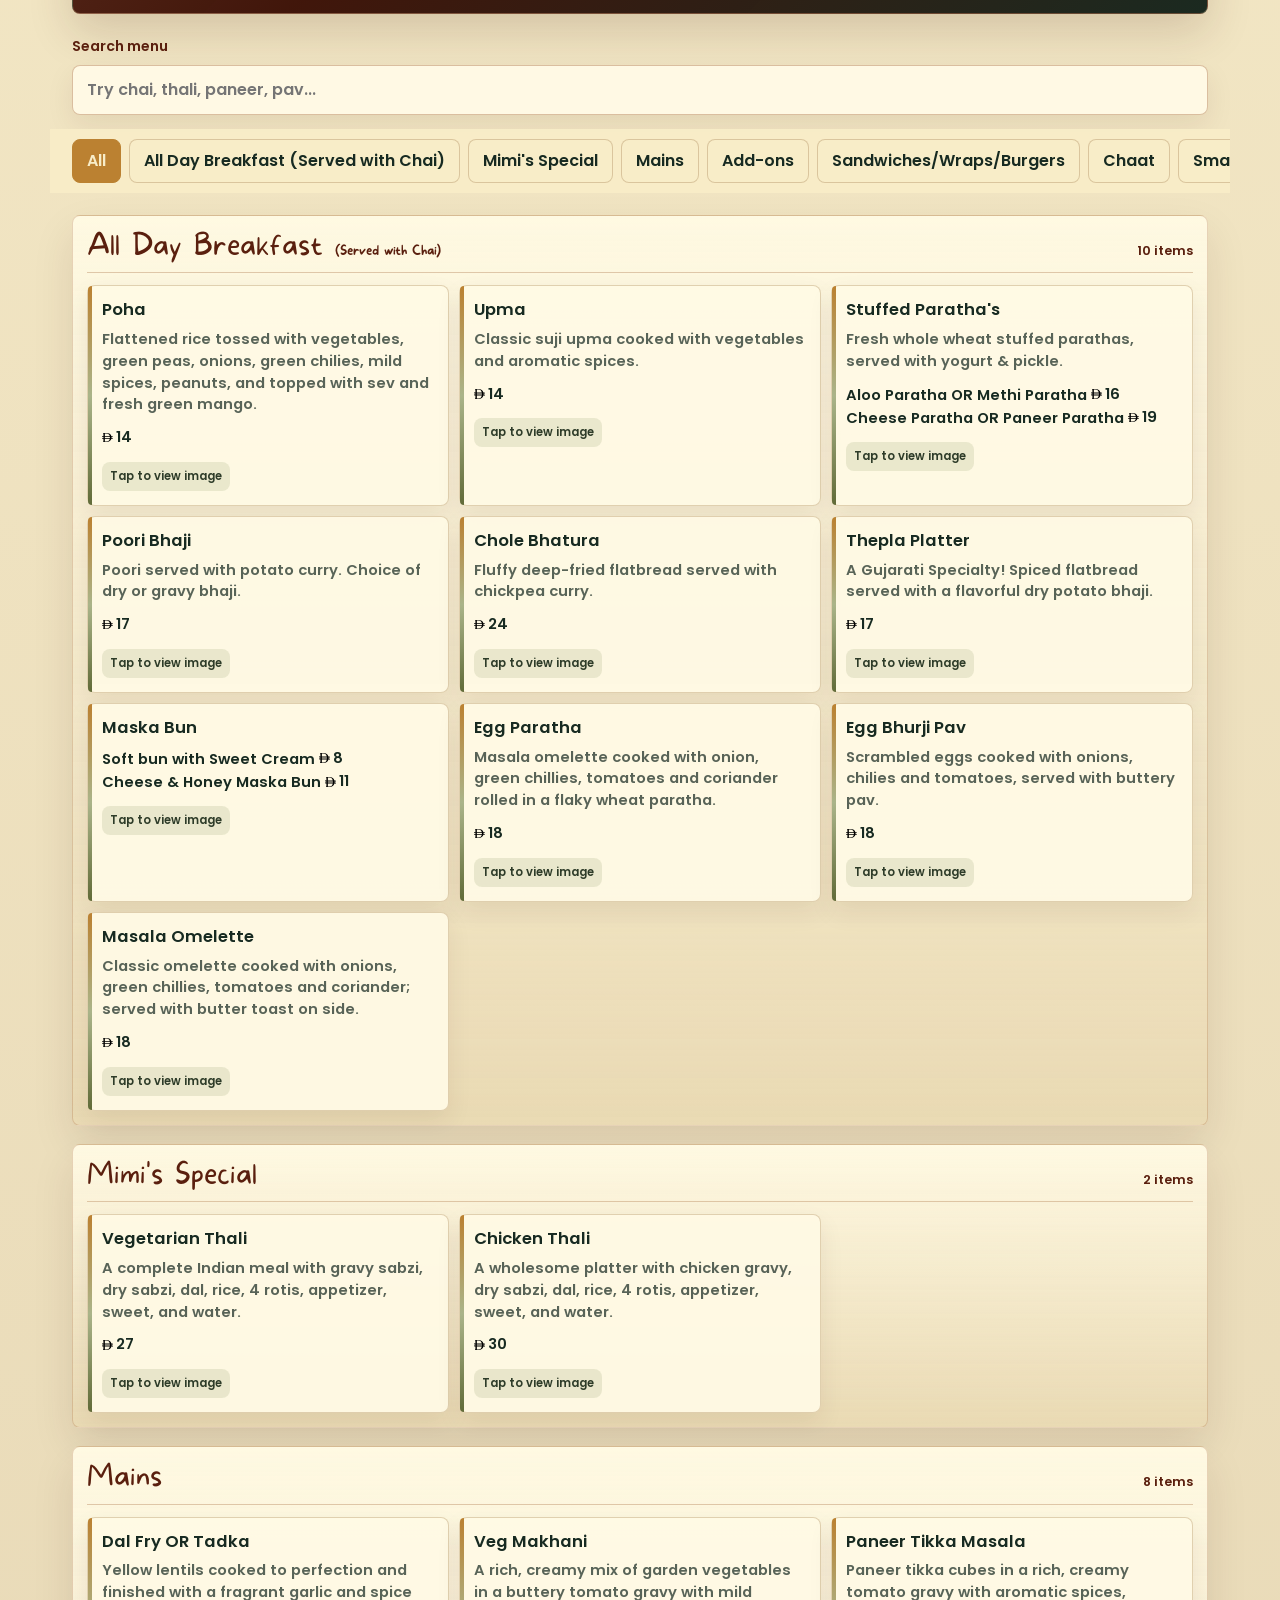
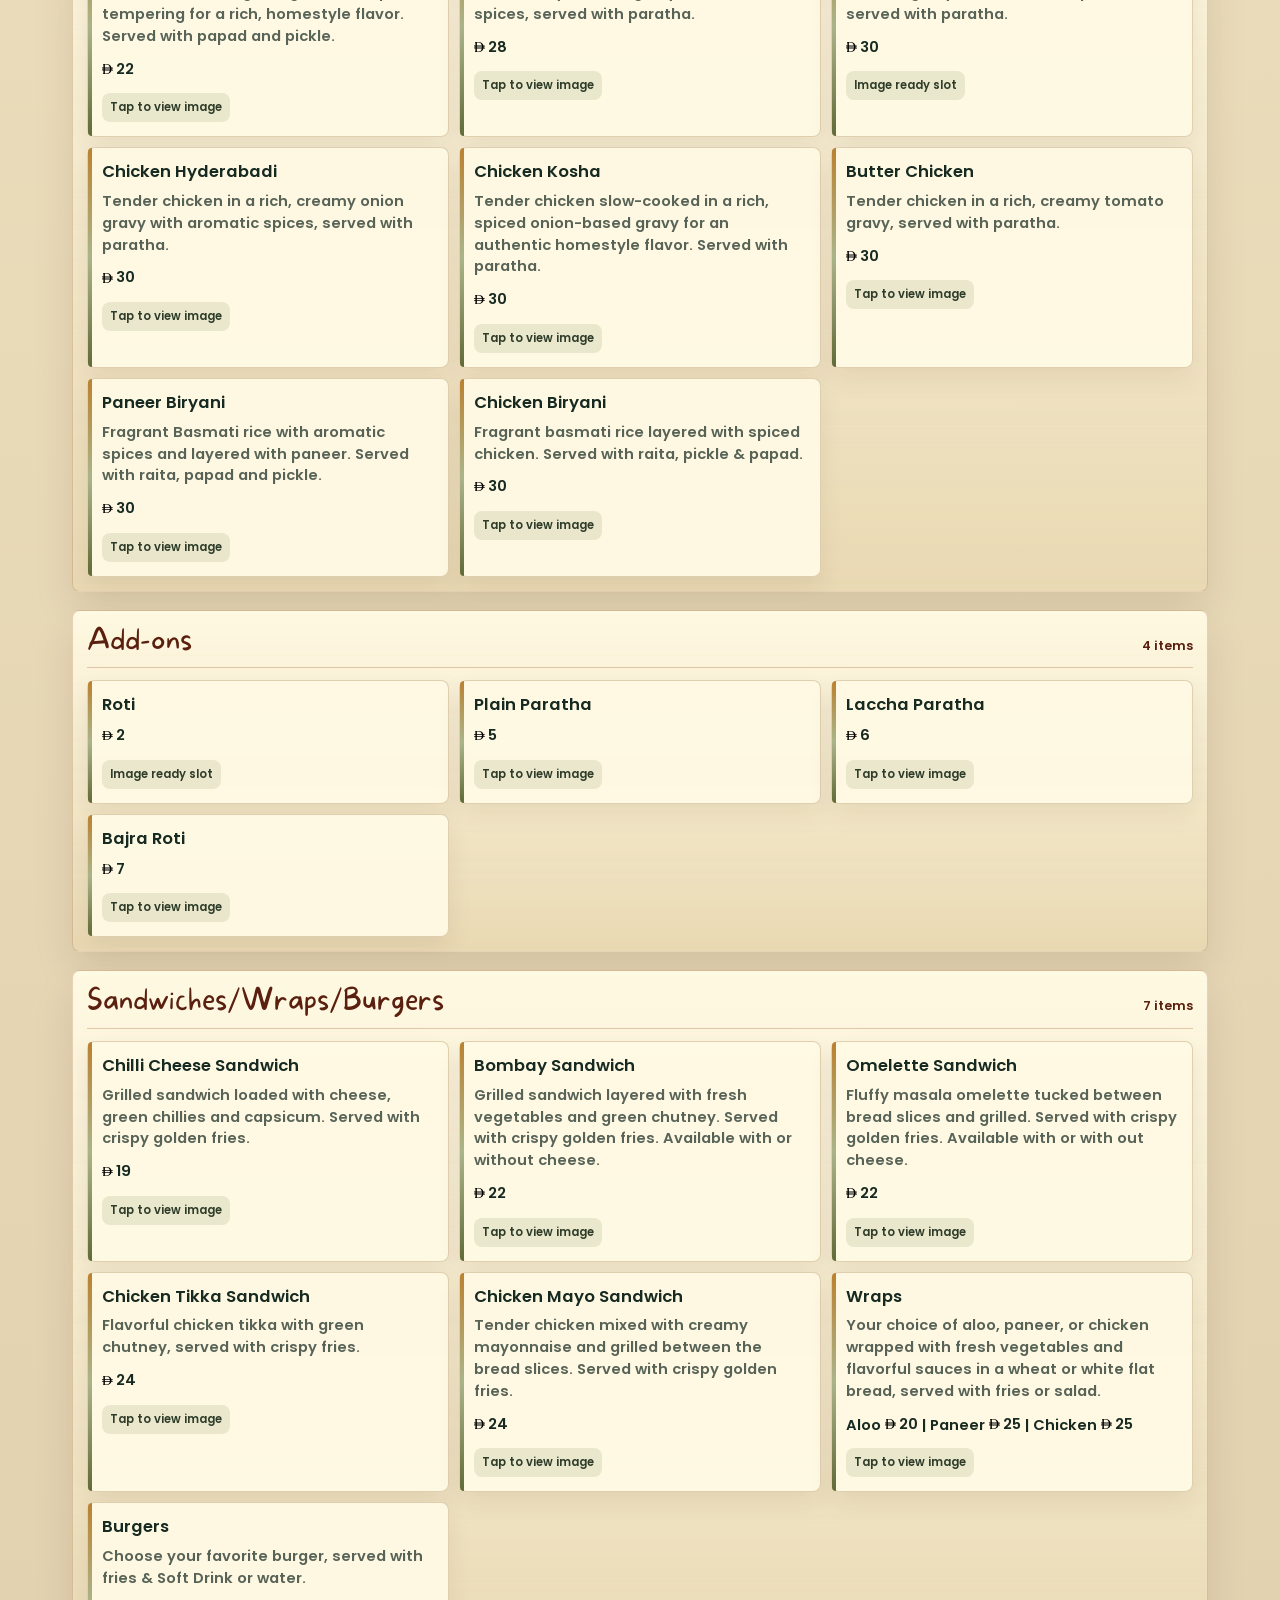
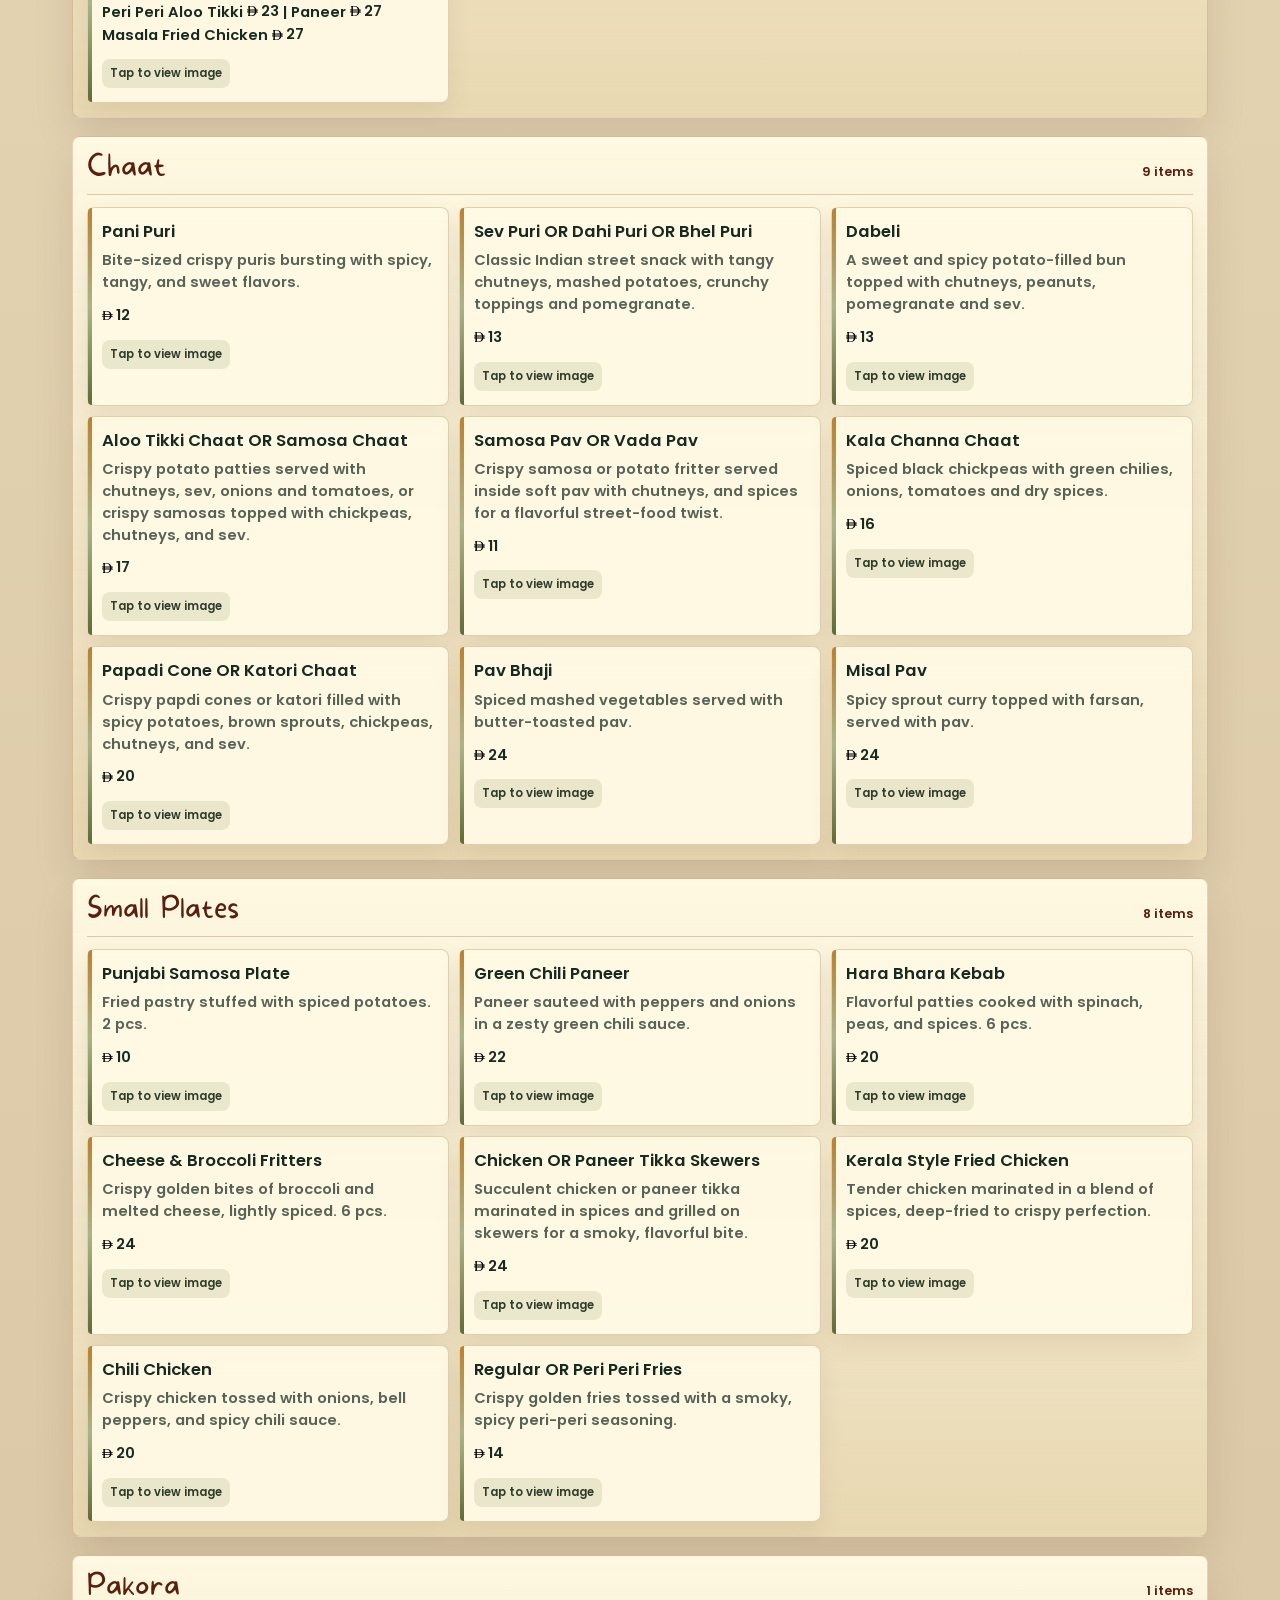
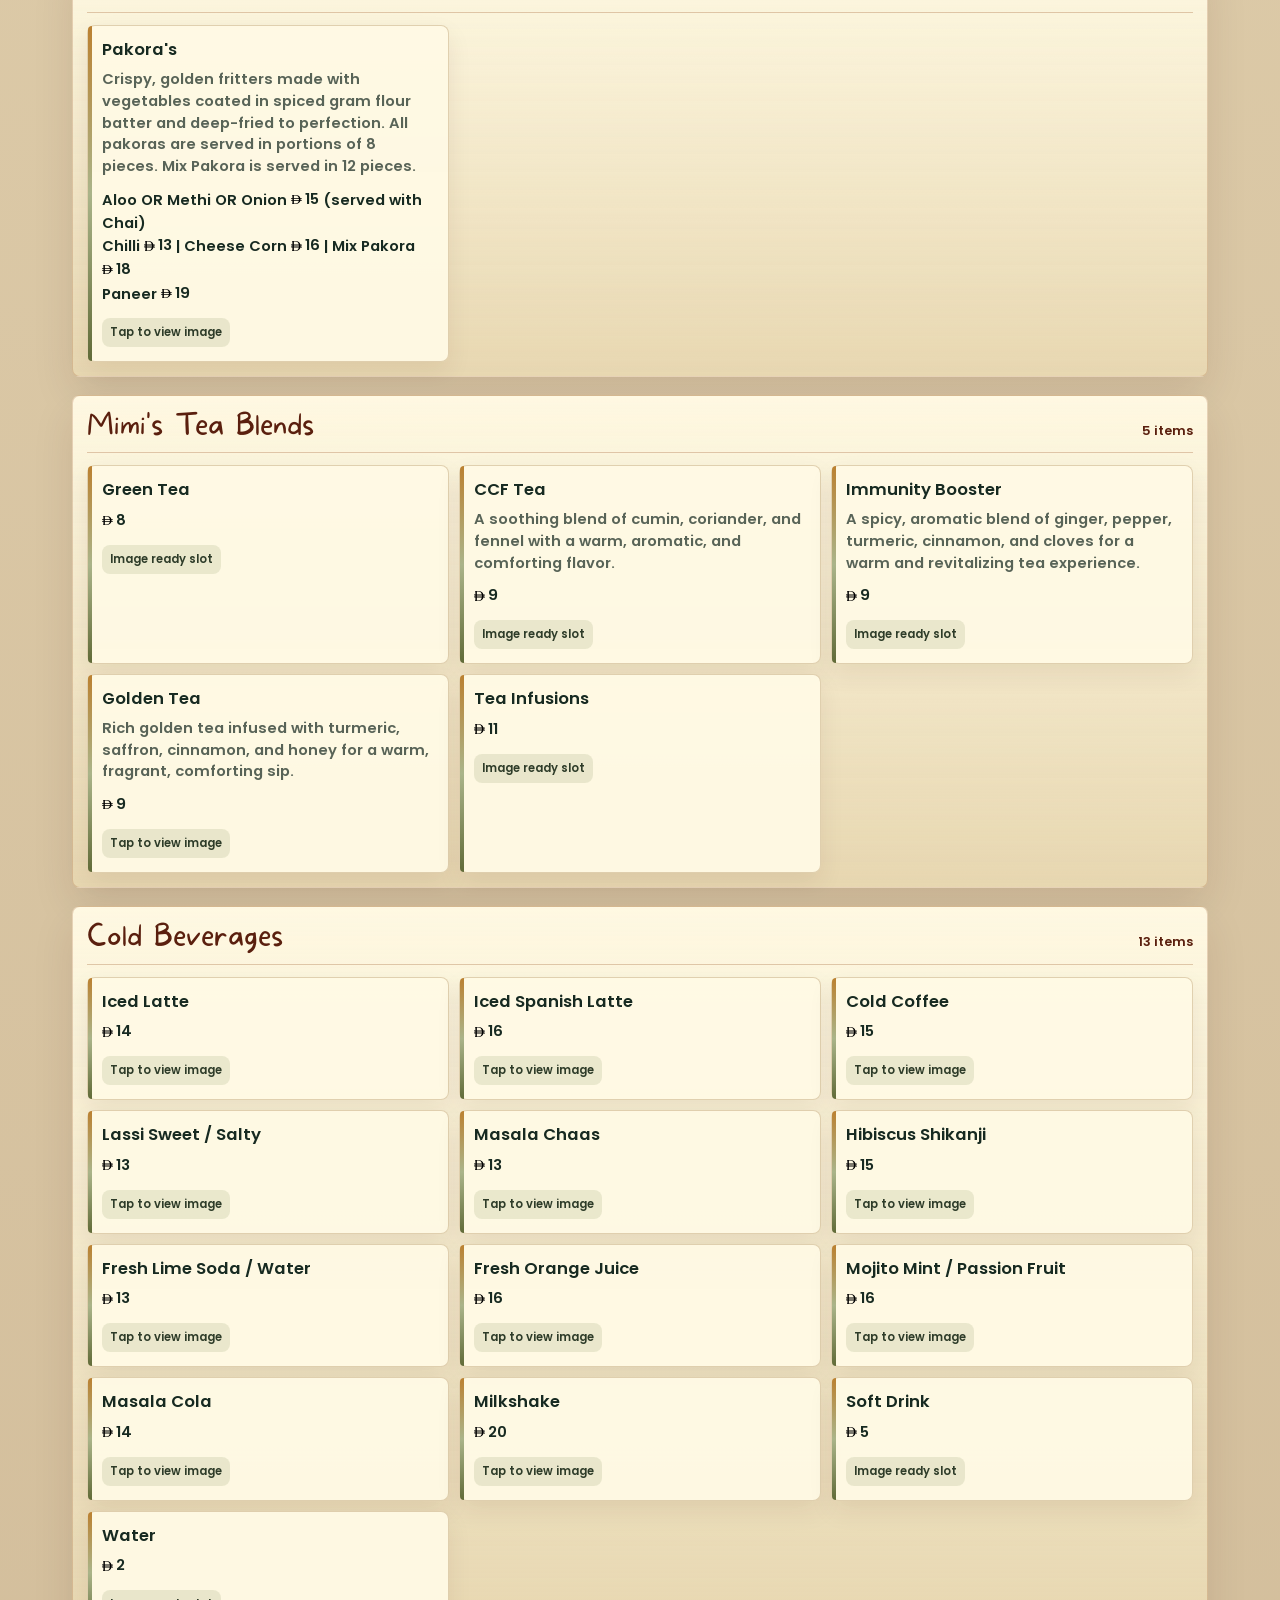
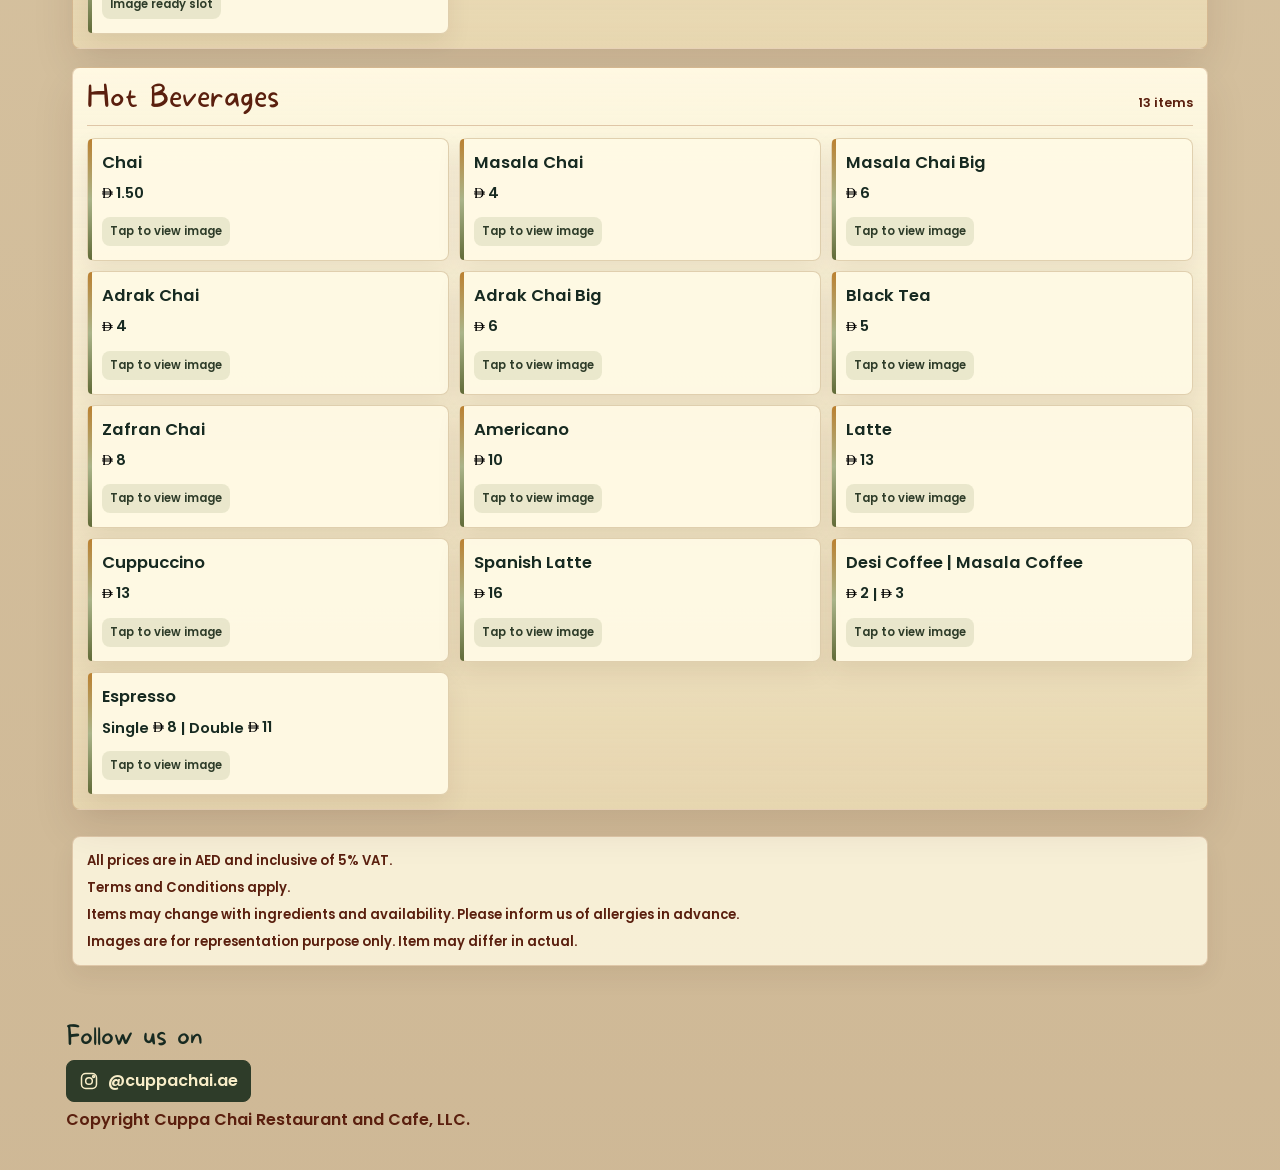
==== commit 05679c56: "Revert "Publish October 26 specials poster" This reverts commit ba7df9e9fde7f658f63701f02f513b30faf4" ====
--- a/index.html
+++ b/index.html
@@ -46,8 +46,8 @@
       <section id="offers" class="offers-panel offers-panel--poster" aria-label="Today's special">
         <img
           class="offers-poster"
-          src="assets/images/todays-special-draft-v2.png"
-          alt="Today's Special: Chicken Shami Kebab, Kheer - Puri Chana, and Breakfast Special"
+          src="assets/images/menu-specials-2026-10-25.png"
+          alt="Menu Specials for October 25, 2026: Chicken Shami Kebab, Kheer Puri Chana, and Breakfast Special"
           width="480"
           height="600"
         />
